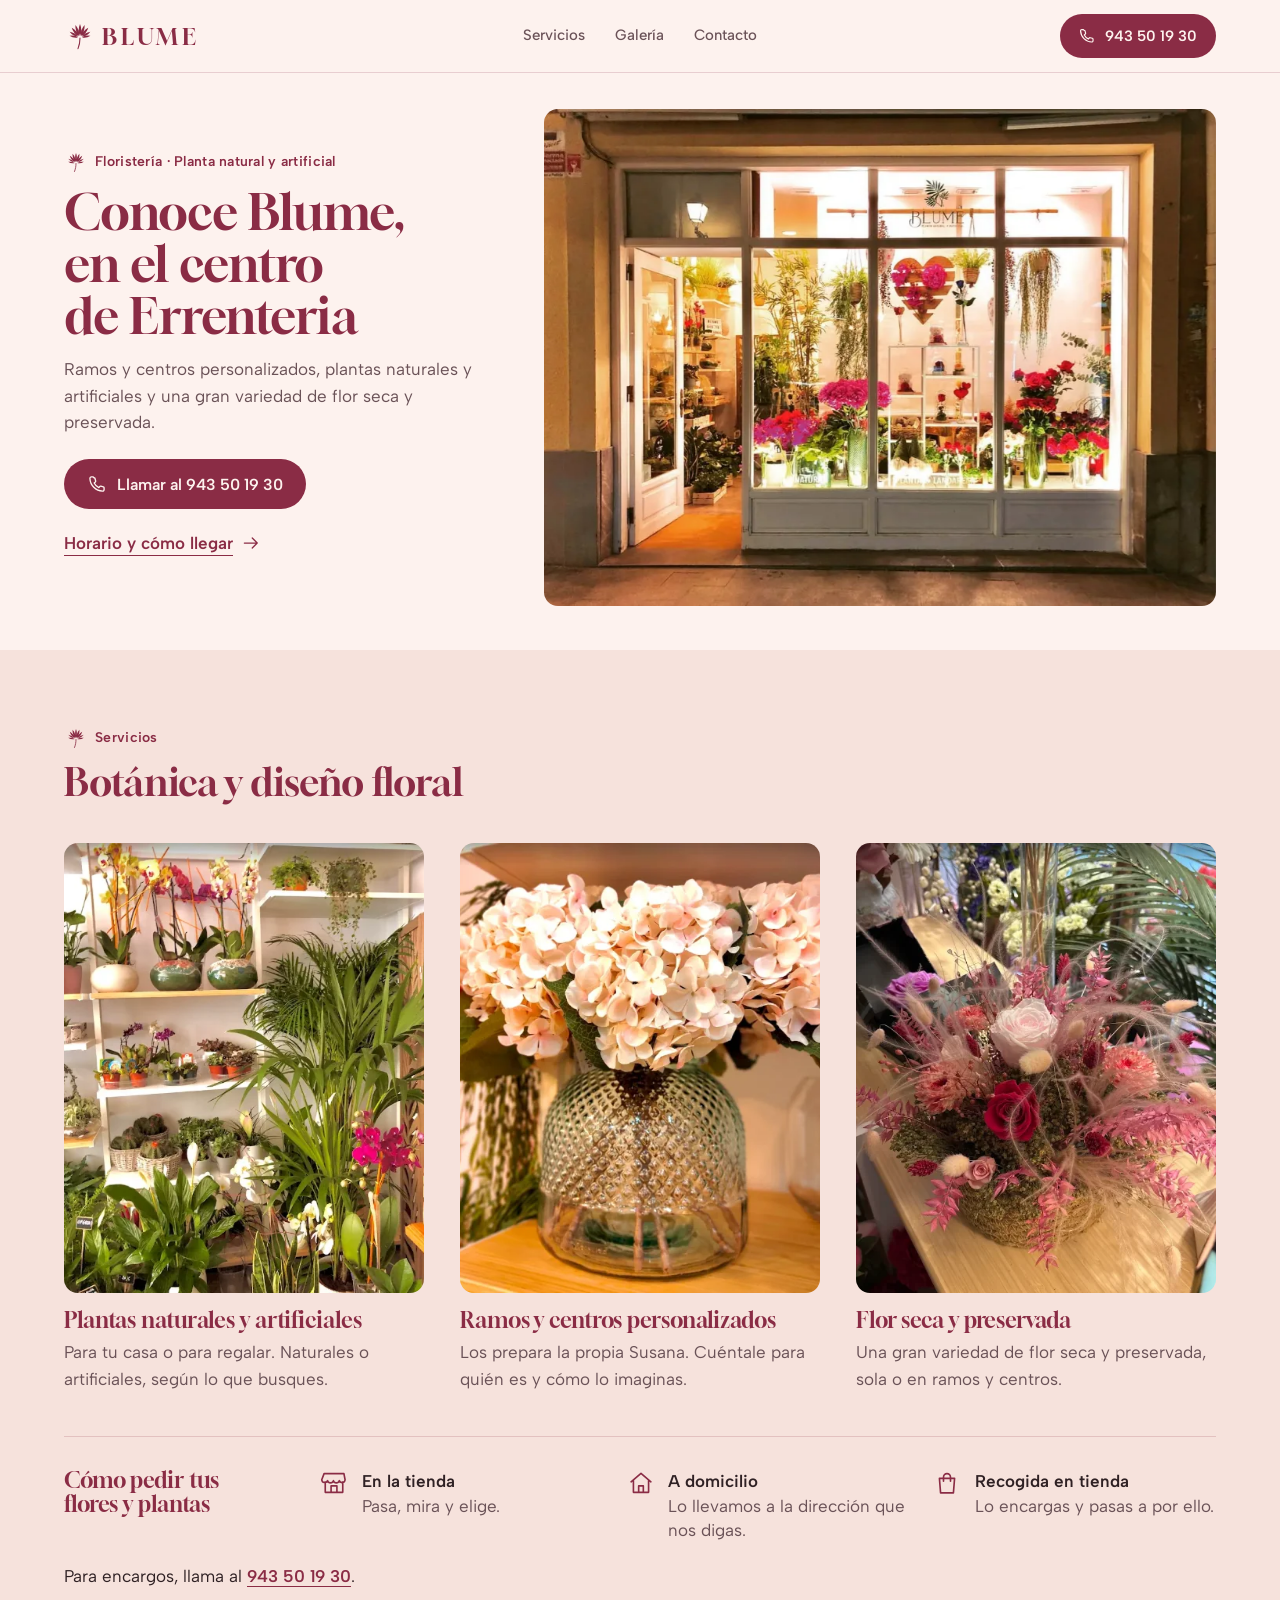
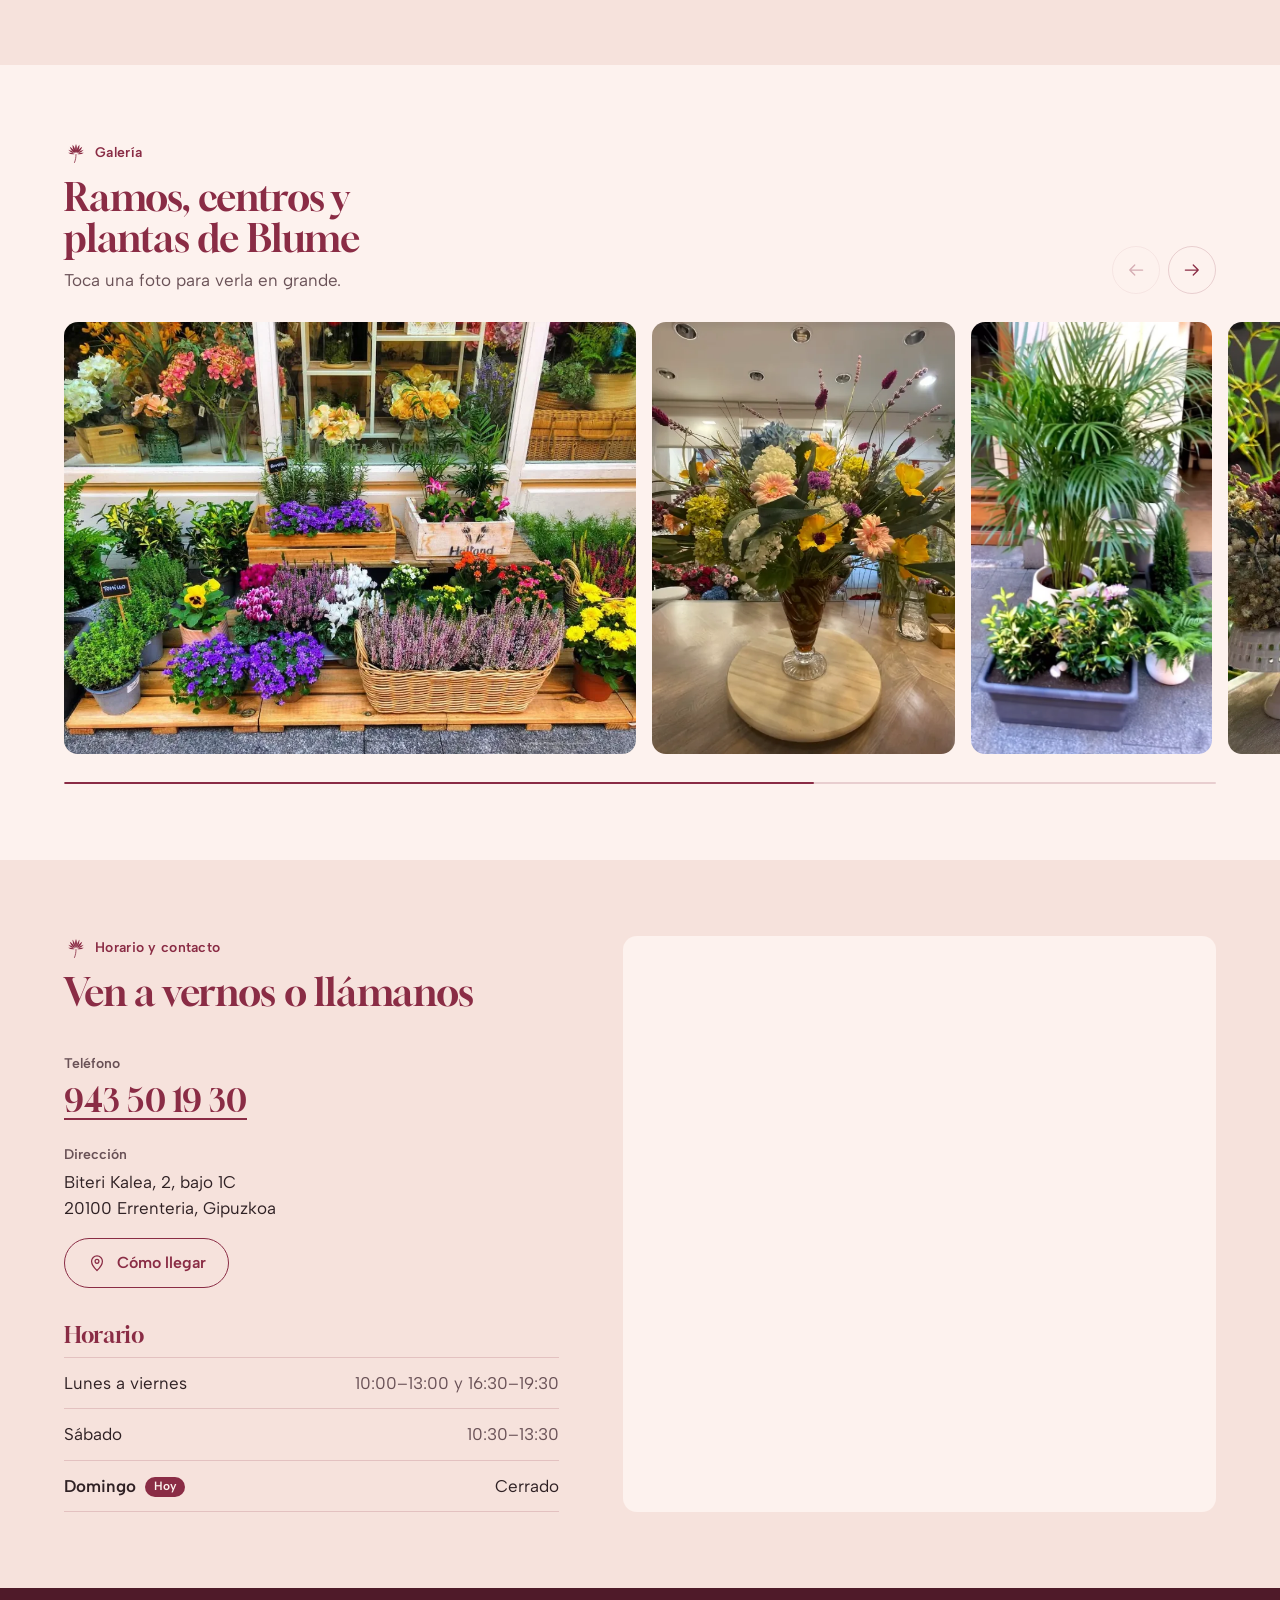
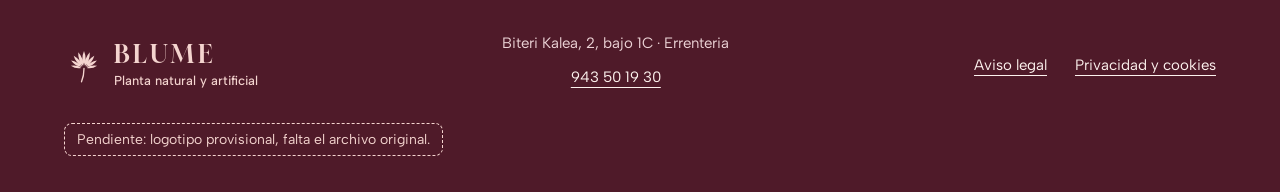
==== index.html @ 304b14b3 "Paleta vino y rosa, y nuevo reparto de fotos en servicios - Fuera el verde (daba aire clínico): acen" ====
<!doctype html>
<html lang="es">
<head>
  <meta charset="utf-8">
  <meta name="viewport" content="width=device-width, initial-scale=1">
  <meta name="robots" content="noindex, nofollow">
  <title>Blume · Floristería en el centro de Errenteria</title>
  <meta name="description" content="Floristería Blume, en el centro de Errenteria: ramos y centros personalizados de Susana, plantas naturales y artificiales y flor seca y preservada. Compra en tienda, entrega a domicilio o recogida.">
  <meta name="theme-color" content="#fdf2ee">
  <link rel="icon" href="data:image/svg+xml,%3Csvg xmlns='http://www.w3.org/2000/svg' viewBox='0 0 48 48'%3E%3Crect width='48' height='48' rx='10' fill='%238a2c45'/%3E%3Cpath fill='%23fdf2ee' d='M20.9 26.3Q15.5 22.3 8.3 23.7Q14.3 27.8 20.9 26.3ZM21.3 25.3Q16.7 18.7 8.5 17.5Q13.3 24.2 21.3 25.3ZM22 24.5Q19.6 15.9 11.6 11.7Q14 20.3 22 24.5ZM22.9 24Q23.5 14.4 17.1 7.5Q16.5 16.9 22.9 24ZM24 23.8Q27.8 14.8 24 6Q20.2 14.8 24 23.8ZM25.1 24Q31.5 16.9 30.9 7.5Q24.5 14.4 25.1 24ZM26 24.5Q34 20.3 36.4 11.7Q28.4 15.9 26 24.5ZM26.7 25.3Q34.7 24.2 39.5 17.5Q31.3 18.7 26.7 25.3ZM27.1 26.3Q33.7 27.8 39.7 23.7Q32.5 22.3 27.1 26.3Z'/%3E%3Cpath d='M24 27c0 6-1 11-3 16' stroke='%23fdf2ee' stroke-width='1.6' fill='none' stroke-linecap='round'/%3E%3C/svg%3E">

  <!-- Tipografías: Gloock (titulares, serifa de contraste con carácter) y Albert Sans (texto) -->
  <link rel="preconnect" href="https://fonts.googleapis.com">
  <link rel="preconnect" href="https://fonts.gstatic.com" crossorigin>
  <link rel="stylesheet" href="https://fonts.googleapis.com/css2?family=Albert+Sans:wght@400;500;600&family=Gloock&display=swap">

  <link rel="stylesheet" href="styles.css">
  <!-- Sin defer a propósito: marca <html class="js"> antes de pintar; el resto espera a DOMContentLoaded -->
  <script src="main.js"></script>
</head>
<body>
  <!-- Iconos: se dibujan una vez y se reutilizan con <use> -->
  <svg class="sprite" aria-hidden="true" focusable="false">
    <symbol id="i-hoja" viewBox="0 0 48 48">
      <path fill="currentColor" d="M20.9 26.3Q15.5 22.3 8.3 23.7Q14.3 27.8 20.9 26.3ZM21.3 25.3Q16.7 18.7 8.5 17.5Q13.3 24.2 21.3 25.3ZM22 24.5Q19.6 15.9 11.6 11.7Q14 20.3 22 24.5ZM22.9 24Q23.5 14.4 17.1 7.5Q16.5 16.9 22.9 24ZM24 23.8Q27.8 14.8 24 6Q20.2 14.8 24 23.8ZM25.1 24Q31.5 16.9 30.9 7.5Q24.5 14.4 25.1 24ZM26 24.5Q34 20.3 36.4 11.7Q28.4 15.9 26 24.5ZM26.7 25.3Q34.7 24.2 39.5 17.5Q31.3 18.7 26.7 25.3ZM27.1 26.3Q33.7 27.8 39.7 23.7Q32.5 22.3 27.1 26.3Z"/>
      <path d="M24 27c0 6-1 11-3 16" fill="none" stroke="currentColor" stroke-width="1.6" stroke-linecap="round"/>
    </symbol>
    <symbol id="i-tel" viewBox="0 0 24 24">
      <path d="M7.4 3.5H5.2A1.7 1.7 0 0 0 3.5 5.3C3.9 13.6 10.4 20.1 18.7 20.5a1.7 1.7 0 0 0 1.8-1.7v-2.2a1.2 1.2 0 0 0-.9-1.2l-3-.8a1.2 1.2 0 0 0-1.2.4l-1.2 1.4a12.6 12.6 0 0 1-5.6-5.6L10 9.6a1.2 1.2 0 0 0 .4-1.2l-.8-3a1.2 1.2 0 0 0-1.2-.9z" fill="none" stroke="currentColor" stroke-width="1.6" stroke-linejoin="round"/>
    </symbol>
    <symbol id="i-anterior" viewBox="0 0 24 24">
      <path d="M20 12H4.5M10.5 6l-6 6 6 6" fill="none" stroke="currentColor" stroke-width="1.5" stroke-linecap="round" stroke-linejoin="round"/>
    </symbol>
    <symbol id="i-siguiente" viewBox="0 0 24 24">
      <path d="M4 12h15.5M13.5 6l6 6-6 6" fill="none" stroke="currentColor" stroke-width="1.5" stroke-linecap="round" stroke-linejoin="round"/>
    </symbol>
    <symbol id="i-cerrar" viewBox="0 0 24 24">
      <path d="M6 6l12 12M18 6L6 18" fill="none" stroke="currentColor" stroke-width="1.5" stroke-linecap="round"/>
    </symbol>
    <symbol id="i-tienda" viewBox="0 0 24 24">
      <path d="M4.5 10.5V20h15v-9.5M3.5 4h17l1 5.2a2.6 2.6 0 0 1-5 .8 2.6 2.6 0 0 1-5 0 2.6 2.6 0 0 1-5 0 2.6 2.6 0 0 1-5-.8zM9.5 20v-5.5h5V20" fill="none" stroke="currentColor" stroke-width="1.4" stroke-linejoin="round"/>
    </symbol>
    <symbol id="i-casa" viewBox="0 0 24 24">
      <path d="M3.5 11 12 3.8l8.5 7.2M5.5 9.5V20h13V9.5M10 20v-5.5h4V20" fill="none" stroke="currentColor" stroke-width="1.4" stroke-linecap="round" stroke-linejoin="round"/>
    </symbol>
    <symbol id="i-bolsa" viewBox="0 0 24 24">
      <path d="M5.5 8h13l-1 12.5h-11zM9 10.5V7a3 3 0 0 1 6 0v3.5" fill="none" stroke="currentColor" stroke-width="1.4" stroke-linecap="round" stroke-linejoin="round"/>
    </symbol>
    <symbol id="i-ruta" viewBox="0 0 24 24">
      <path d="M12 21s-6.5-5.9-6.5-11a6.5 6.5 0 0 1 13 0c0 5.1-6.5 11-6.5 11z" fill="none" stroke="currentColor" stroke-width="1.5" stroke-linejoin="round"/>
      <circle cx="12" cy="10" r="2.3" fill="none" stroke="currentColor" stroke-width="1.5"/>
    </symbol>
  </svg>

  <a class="saltar" href="#contenido">Saltar al contenido</a>

  <!-- ===== Cabecera fija: marca, secciones y llamada ===== -->
  <header class="cabecera" data-cabecera>
    <div class="cabecera__interior">
      <a class="marca" href="#inicio" aria-label="Blume, volver al inicio">
        <svg class="marca__hoja" aria-hidden="true"><use href="#i-hoja"/></svg>
        <span class="marca__nombre">Blume</span>
      </a>
      <nav class="cabecera__nav" aria-label="Secciones">
        <a href="#servicios">Servicios</a>
        <a href="#galeria">Galería</a>
        <a href="#contacto">Contacto</a>
      </nav>
      <a class="boton boton--cabecera" href="tel:+34943501930" data-llamada-cabecera>
        <svg class="icono" aria-hidden="true"><use href="#i-tel"/></svg>
        <span class="solo-movil">Llamar</span>
        <span class="solo-escritorio">943 50 19 30</span>
      </a>
    </div>
  </header>

  <main id="contenido">

    <!-- ===== Portada: el escaparate de noche; en móvil, foto arriba y texto debajo ===== -->
    <section class="portada" id="inicio" aria-labelledby="portada-titulo">
      <div class="portada__interior">
        <figure class="portada__foto">
          <img src="imagenes/exterior2.webp" width="880" height="651" fetchpriority="high"
               alt="Escaparate de Blume de noche, con la luz encendida: rosas, hortensias, plantas colgantes y el logotipo al fondo">
        </figure>
        <div class="portada__texto">
          <p class="antetitulo">
            <svg class="antetitulo__hoja" aria-hidden="true"><use href="#i-hoja"/></svg>
            Floristería · Planta natural y artificial
          </p>
          <h1 id="portada-titulo">Conoce Blume, en el centro de Errenteria</h1>
          <p class="portada__entrada">Ramos y centros personalizados, plantas naturales y artificiales y una gran variedad de flor seca y preservada.</p>
          <div class="portada__acciones">
            <a class="boton boton--principal" href="tel:+34943501930" data-llamada-portada>
              <svg class="icono" aria-hidden="true"><use href="#i-tel"/></svg>
              Llamar al 943 50 19 30
            </a>
            <a class="enlace-flecha" href="#contacto">
              Horario y cómo llegar
              <svg class="icono" aria-hidden="true"><use href="#i-siguiente"/></svg>
            </a>
          </div>
        </div>
      </div>
    </section>

    <!-- ===== Servicios: lo que hay en la tienda y cómo llevárselo ===== -->
    <section class="seccion servicios" id="servicios" aria-labelledby="servicios-titulo">
      <div class="contenedor">
        <header class="seccion__cabeza">
          <p class="antetitulo">
            <svg class="antetitulo__hoja" aria-hidden="true"><use href="#i-hoja"/></svg>
            Servicios
          </p>
          <h2 id="servicios-titulo">Botánica y diseño floral</h2>
        </header>

        <ul class="servicios__lista">
          <li class="servicio">
            <img class="servicio__foto servicio__foto--plantas" src="imagenes/interior1.webp" width="479" height="576" loading="lazy"
                 alt="Estanterías de la tienda con orquídeas, palmeras de interior, cactus y otras plantas en maceta">
            <h3>Plantas naturales y artificiales</h3>
            <p>Para tu casa o para regalar. Naturales o artificiales, según lo que busques.</p>
          </li>
          <li class="servicio">
            <img class="servicio__foto servicio__foto--ramos" src="imagenes/ramo-deco1.webp" width="565" height="575" loading="lazy"
                 alt="Hortensias rosadas en un jarrón de cristal labrado">
            <h3>Ramos y centros personalizados</h3>
            <p>Los prepara la propia Susana. Cuéntale para quién es y cómo lo imaginas.</p>
          </li>
          <li class="servicio">
            <img class="servicio__foto servicio__foto--seca" src="imagenes/flores-secas2.webp" width="476" height="573" loading="lazy"
                 alt="Centro de flor seca y preservada en tonos rosa y granate, con rosas">
            <h3>Flor seca y preservada</h3>
            <p>Una gran variedad de flor seca y preservada, sola o en ramos y centros.</p>
          </li>
        </ul>

        <div class="entrega">
          <h3 class="entrega__titulo">Cómo pedir tus flores y plantas</h3>
          <ul class="entrega__opciones">
            <li>
              <svg class="entrega__icono" aria-hidden="true"><use href="#i-tienda"/></svg>
              <span><strong>En la tienda</strong> Pasa, mira y elige.</span>
            </li>
            <li>
              <svg class="entrega__icono" aria-hidden="true"><use href="#i-casa"/></svg>
              <span><strong>A domicilio</strong> Lo llevamos a la dirección que nos digas.</span>
            </li>
            <li>
              <svg class="entrega__icono" aria-hidden="true"><use href="#i-bolsa"/></svg>
              <span><strong>Recogida en tienda</strong> Lo encargas y pasas a por ello.</span>
            </li>
          </ul>
          <p class="entrega__nota">Para encargos, llama al <a href="tel:+34943501930">943 50 19 30</a>.</p>
        </div>
      </div>
    </section>

    <!-- ===== Galería: tira deslizable + visor ===== -->
    <section class="seccion galeria" id="galeria" aria-labelledby="galeria-titulo">
      <div class="contenedor galeria__cabeza">
        <header class="seccion__cabeza">
          <p class="antetitulo">
            <svg class="antetitulo__hoja" aria-hidden="true"><use href="#i-hoja"/></svg>
            Galería
          </p>
          <h2 id="galeria-titulo">Ramos, centros y plantas de Blume</h2>
          <p class="galeria__ayuda">Toca una foto para verla en grande.</p>
        </header>
        <div class="galeria__flechas" data-flechas hidden>
          <button class="boton-icono" type="button" data-pista-anterior aria-label="Fotos anteriores">
            <svg class="icono" aria-hidden="true"><use href="#i-anterior"/></svg>
          </button>
          <button class="boton-icono" type="button" data-pista-siguiente aria-label="Fotos siguientes">
            <svg class="icono" aria-hidden="true"><use href="#i-siguiente"/></svg>
          </button>
        </div>
      </div>

      <ul class="galeria__pista" data-pista>
        <li><a class="galeria__foto" href="imagenes/exterior1.webp" data-foto>
          <img src="imagenes/exterior1.webp" width="922" height="696" loading="lazy"
               alt="Brezos, pensamientos, romero, tomillo y otras plantas en flor, en cajas de madera a la puerta de la tienda">
        </a></li>
        <li><a class="galeria__foto" href="imagenes/ramo-deco2.webp" data-foto>
          <img src="imagenes/ramo-deco2.webp" width="531" height="758" loading="lazy"
               alt="Gran centro de flores en colores vivos, en una copa de cristal sobre el mostrador">
        </a></li>
        <li><a class="galeria__foto" href="imagenes/plantas1.webp" data-foto>
          <img src="imagenes/plantas1.webp" width="516" height="926" loading="lazy"
               alt="Palmera, helecho y otras plantas verdes en maceta">
        </a></li>
        <li><a class="galeria__foto" href="imagenes/flores-secas3.webp" data-foto>
          <img src="imagenes/flores-secas3.webp" width="473" height="572" loading="lazy"
               alt="Centro de flor seca sobre un pie de cerámica calada, junto a una campana de cristal con flor rosa">
        </a></li>
        <li><a class="galeria__foto" href="imagenes/ramo-boda2.webp" data-foto>
          <img src="imagenes/ramo-boda2.webp" width="529" height="762" loading="lazy"
               alt="Ramo de novia de hortensia blanca y color melocotón, con flor seca, eucalipto y cinta de encaje">
        </a></li>
      </ul>
      <div class="contenedor">
        <div class="galeria__progreso" data-progreso hidden><span></span></div>
      </div>
    </section>

    <!-- ===== Contacto: datos, horario y mapa ===== -->
    <section class="seccion contacto" id="contacto" aria-labelledby="contacto-titulo">
      <div class="contenedor contacto__rejilla">
        <div class="contacto__datos">
          <header class="seccion__cabeza">
            <p class="antetitulo">
              <svg class="antetitulo__hoja" aria-hidden="true"><use href="#i-hoja"/></svg>
              Horario y contacto
            </p>
            <h2 id="contacto-titulo">Ven a vernos o llámanos</h2>
          </header>

          <dl class="datos">
            <div class="datos__fila">
              <dt>Teléfono</dt>
              <dd><a class="datos__telefono" href="tel:+34943501930">943 50 19 30</a></dd>
            </div>
            <div class="datos__fila">
              <dt>Dirección</dt>
              <dd>
                <address>Biteri Kalea, 2, bajo 1C<br>20100 Errenteria, Gipuzkoa</address>
                <a class="boton boton--secundario" href="https://www.google.com/maps/dir/?api=1&amp;destination=Biteri%20Kalea%202%2C%2020100%20Errenteria%2C%20Gipuzkoa" target="_blank" rel="noopener">
                  <svg class="icono" aria-hidden="true"><use href="#i-ruta"/></svg>
                  Cómo llegar <span class="visualmente-oculto">(se abre Google Maps)</span>
                </a>
              </dd>
            </div>
          </dl>

          <h3 class="horario__titulo">Horario</h3>
          <table class="horario">
            <caption class="visualmente-oculto">Horario de apertura de la tienda</caption>
            <tbody>
              <tr data-dias="1 2 3 4 5">
                <th scope="row">Lunes a viernes</th>
                <td><span class="horario__tramo">10:00–13:00</span><span class="horario__y"> y </span><span class="horario__tramo">16:30–19:30</span></td>
              </tr>
              <tr data-dias="6">
                <th scope="row">Sábado</th>
                <td>10:30–13:30</td>
              </tr>
              <tr data-dias="0">
                <th scope="row">Domingo</th>
                <td>Cerrado</td>
              </tr>
            </tbody>
          </table>
        </div>

        <div class="contacto__mapa">
          <iframe src="https://www.google.com/maps?q=Biteri%20Kalea%202%2C%2020100%20Errenteria%2C%20Gipuzkoa&amp;output=embed"
                  width="600" height="450" loading="lazy" referrerpolicy="strict-origin-when-cross-origin"
                  title="Mapa: Blume en Biteri Kalea, 2, Errenteria"></iframe>
        </div>
      </div>
    </section>
  </main>

  <!-- ===== Pie ===== -->
  <footer class="pie">
    <div class="contenedor pie__interior">
      <div class="pie__marca">
        <svg class="marca__hoja" aria-hidden="true"><use href="#i-hoja"/></svg>
        <div>
          <p class="marca__nombre">Blume</p>
          <p class="pie__lema">Planta natural y artificial</p>
        </div>
      </div>
      <p class="pie__datos">Biteri Kalea, 2, bajo 1C · Errenteria<br><a href="tel:+34943501930">943 50 19 30</a></p>
      <nav class="pie__legal" aria-label="Textos legales">
        <a href="legal.html#aviso-legal">Aviso legal</a>
        <a href="legal.html#privacidad">Privacidad y cookies</a>
      </nav>
      <p class="pendiente">Pendiente: logotipo provisional, falta el archivo original.</p>
    </div>
  </footer>

  <!-- ===== Visor de fotos (lo rellena main.js) ===== -->
  <dialog class="visor" aria-label="Fotos de Blume en grande" data-visor>
    <figure class="visor__figura">
      <div class="visor__marco" data-visor-marco>
        <img class="visor__img" src="imagenes/exterior1.webp" width="922" height="696" loading="lazy" alt="" data-visor-img>
      </div>
      <figcaption class="visor__pie" aria-live="polite">
        <span data-visor-texto></span>
        <span class="visor__cuenta" data-visor-cuenta></span>
      </figcaption>
    </figure>
    <button class="visor__boton visor__cerrar" type="button" aria-label="Cerrar" data-visor-cerrar>
      <svg class="icono" aria-hidden="true"><use href="#i-cerrar"/></svg>
    </button>
    <button class="visor__boton visor__nav visor__nav--anterior" type="button" aria-label="Foto anterior" data-visor-anterior>
      <svg class="icono" aria-hidden="true"><use href="#i-anterior"/></svg>
    </button>
    <button class="visor__boton visor__nav visor__nav--siguiente" type="button" aria-label="Foto siguiente" data-visor-siguiente>
      <svg class="icono" aria-hidden="true"><use href="#i-siguiente"/></svg>
    </button>
  </dialog>
</body>
</html>
---- styles.css ----
/* =============================================================
   Blume · Floristería — demo de una página
   -------------------------------------------------------------
   1. Variables          7. Secciones comunes
   2. Base               8. Servicios
   3. Utilidades         9. Galería
   4. Botones y enlaces 10. Contacto y horario
   5. Cabecera          11. Pie y página legal
   6. Portada           12. Visor de fotos
                        13. Movimiento
   Mobile-first: estilos base para móvil y min-width para más ancho.
   Fondos claros con color: rosa de hortensia muy claro y rosa empolvado,
   alternados. El acento es un vino rosado (el granate de las rosas
   preservadas y del eucalipto rojizo de los ramos): titulares, botones,
   enlaces y el pie.
   ============================================================= */


/* 1. Variables ------------------------------------------------ */

:root {
  --rosa-claro: #fdf2ee;        /* fondo base: hortensia rosada muy clara */
  --rosa-empolvado: #f6e2dc;    /* fondo alterno, un punto más de rosa */
  --rosa: #f4d4cf;              /* detalles sobre el vino del pie */
  --vino: #8a2c45;              /* granate de las rosas preservadas: titulares y acciones */
  --vino-hover: #72223a;
  --vino-hondo: #4f1a29;        /* pie */
  --tinta: #2f2124;             /* texto, cálido */
  --tinta-suave: #6a5257;
  --texto-pie: #ecd3d6;         /* texto secundario sobre el pie */
  --linea: rgb(138 44 69 / .18);
  --linea-pie: rgb(253 242 238 / .25);
  --terracota: #9a3f22;         /* marcadores de dato pendiente */
  --foco: var(--vino);

  --f-titulo: "Gloock", Georgia, serif;
  --f-texto: "Albert Sans", "Segoe UI", system-ui, sans-serif;

  --cabecera: 3.75rem;
  --margen: 1.25rem;
  --ancho: 72rem;
  --radio: 14px;
  --curva: cubic-bezier(.2, .7, .2, 1);
}

@media (min-width: 600px) { :root { --margen: 1.75rem; } }
@media (min-width: 768px) { :root { --cabecera: 4.5rem; } }
@media (min-width: 1024px) { :root { --margen: 2.5rem; } }


/* 2. Base ----------------------------------------------------- */

*, *::before, *::after { box-sizing: border-box; }

html {
  -webkit-text-size-adjust: 100%;
  /* Que la cabecera fija no tape ni los destinos de los enlaces # ni el foco */
  scroll-padding-top: calc(var(--cabecera) + 1rem);
  scroll-padding-bottom: 1.5rem;
}

body {
  margin: 0;
  background: var(--rosa-claro);
  color: var(--tinta);
  font-family: var(--f-texto);
  font-size: 1.0625rem;
  line-height: 1.55;
  -webkit-font-smoothing: antialiased;
}

img { display: block; max-width: 100%; height: auto; }

h1, h2, h3 {
  margin: 0;
  color: var(--vino);
  font-family: var(--f-titulo);
  font-weight: 400;
  line-height: 1.08;
  letter-spacing: -.005em;
  text-wrap: balance;
}

p, figure { margin: 0; }
ul { margin: 0; padding: 0; list-style: none; }
a { color: inherit; }

:focus-visible { outline: 2px solid var(--foco); outline-offset: 3px; }


/* 3. Utilidades ----------------------------------------------- */

.contenedor {
  max-width: calc(var(--ancho) + 2 * var(--margen));
  margin-inline: auto;
  padding-inline: var(--margen);
}

.visualmente-oculto {
  position: absolute !important;
  width: 1px; height: 1px;
  margin: -1px; padding: 0; border: 0;
  overflow: hidden;
  clip: rect(0 0 0 0);
  white-space: nowrap;
}

.sprite { position: absolute; width: 0; height: 0; overflow: hidden; }

.icono { width: 1.25rem; height: 1.25rem; flex: none; }

.saltar {
  position: absolute;
  top: -10rem;
  left: var(--margen);
  z-index: 100;
  display: inline-flex;
  align-items: center;
  min-height: 2.75rem;
  padding: .5rem 1rem;
  border-radius: 999px;
  background: var(--vino);
  color: var(--rosa-claro);
  font-weight: 600;
}
.saltar:focus { top: .5rem; }

/* Antetítulo de cada sección, con la hoja de palmera del rótulo */
.antetitulo {
  display: flex;
  align-items: center;
  gap: .45rem;
  margin-bottom: .75rem;
  color: var(--vino);
  font-size: .875rem;
  font-weight: 600;
  line-height: 1.3;
  letter-spacing: .02em;
}
.antetitulo__hoja { width: 1.5rem; height: 1.5rem; flex: none; }

.solo-escritorio { display: none; }
@media (min-width: 768px) {
  .solo-movil { display: none; }
  .solo-escritorio { display: inline; }
}

/* Marcador de dato pendiente: visible a propósito mientras sea demo */
.pendiente {
  justify-self: start;
  padding: .35rem .75rem;
  border: 1px dashed currentColor;
  border-radius: 8px;
  color: var(--terracota);
  font-size: .875rem;
  line-height: 1.4;
}


/* 4. Botones y enlaces ---------------------------------------- */

.boton {
  display: inline-flex;
  align-items: center;
  justify-content: center;
  gap: .6rem;
  min-height: 3.125rem;
  padding: .75rem 1.4rem;
  border: 1.5px solid transparent;
  border-radius: 999px;
  font: 600 1rem/1.2 var(--f-texto);
  text-decoration: none;
  transition: background-color .25s, color .25s, border-color .25s, opacity .3s, visibility .3s;
}

/* La acción principal (llamar) es siempre vino relleno */
.boton--principal,
.boton--cabecera { background: var(--vino); color: var(--rosa-claro); }
.boton--principal:hover,
.boton--cabecera:hover { background: var(--vino-hover); }

.boton--cabecera {
  min-height: 2.75rem;
  padding: .5rem 1.1rem;
  font-size: .9375rem;
}
.boton--cabecera .icono { width: 1.1rem; height: 1.1rem; }

/* Secundario: contorno vino */
.boton--secundario { border-color: var(--vino); color: var(--vino); }
.boton--secundario:hover { background: var(--vino); color: var(--rosa-claro); }

/* Enlace de texto con flecha que avanza un poco al pasar por encima */
.enlace-flecha {
  display: inline-flex;
  align-items: center;
  gap: .5rem;
  min-height: 2.75rem;
  color: var(--vino);
  font-weight: 600;
  text-decoration: underline;
  text-decoration-thickness: 1px;
  text-underline-offset: .35em;
}
.enlace-flecha .icono { transition: transform .3s var(--curva); }
.enlace-flecha:hover .icono { transform: translateX(4px); }

/* Botones redondos de flecha (galería) */
.boton-icono {
  display: inline-grid;
  place-items: center;
  width: 3rem;
  height: 3rem;
  padding: 0;
  border: 1.5px solid var(--linea);
  border-radius: 50%;
  background: transparent;
  color: var(--vino);
  cursor: pointer;
  transition: border-color .25s, background-color .25s, color .25s, opacity .25s;
}
.boton-icono:hover:not([aria-disabled="true"]) { border-color: var(--vino); background: var(--vino); color: var(--rosa-claro); }
.boton-icono[aria-disabled="true"] { opacity: .35; cursor: default; }


/* 5. Cabecera ------------------------------------------------- */

.cabecera {
  position: sticky;
  top: 0;
  z-index: 50;
  background: rgb(253 242 238 / .94);
  border-bottom: 1px solid var(--linea);
  -webkit-backdrop-filter: saturate(1.3) blur(10px);
          backdrop-filter: saturate(1.3) blur(10px);
}

.cabecera__interior {
  display: flex;
  align-items: center;
  gap: 1rem;
  max-width: calc(var(--ancho) + 2 * var(--margen));
  height: var(--cabecera);
  margin-inline: auto;
  padding-inline: var(--margen);
}

.marca {
  display: inline-flex;
  align-items: center;
  gap: .4rem;
  min-height: 2.75rem;
  margin-right: auto;
  color: var(--vino);
  text-decoration: none;
}
.marca__hoja { width: 1.75rem; height: 1.75rem; flex: none; }
.marca__nombre {
  margin: 0;
  font-family: var(--f-titulo);
  font-size: 1.3125rem;
  line-height: 1;
  letter-spacing: .16em;
  text-transform: uppercase;
  padding-top: .08em;
}

.cabecera__nav { display: none; }

/* Escritorio: marca, menú centrado y llamada; el menú no se mueve cuando
   el botón de llamar aparece o se aparta */
@media (min-width: 768px) {
  .cabecera__interior { display: grid; grid-template-columns: 1fr auto 1fr; gap: .5rem; }
  .marca { justify-self: start; margin-right: 0; }
  .boton--cabecera { justify-self: end; }
  .cabecera__nav { display: flex; gap: .25rem; }
  .cabecera__nav a {
    display: inline-flex;
    align-items: center;
    min-height: 2.75rem;
    padding-inline: .8rem;
    color: var(--tinta-suave);
    font-size: .9375rem;
    font-weight: 500;
    text-decoration: none;
    transition: color .2s;
  }
  .cabecera__nav a:hover { color: var(--vino); }
  .marca__hoja { width: 2rem; height: 2rem; }
  .marca__nombre { font-size: 1.4375rem; }
}

/* Con JS: el botón de la cabecera se aparta mientras se ve el de la portada,
   para no repetir dos «Llamar» en la misma pantalla */
.cabecera--portada-visible .boton--cabecera { opacity: 0; visibility: hidden; }


/* 6. Portada: el escaparate de noche --------------------------- */

.portada { background: var(--rosa-claro); }

.portada__interior {
  display: grid;
  max-width: calc(var(--ancho) + 2 * var(--margen));
  margin-inline: auto;
}

/* Móvil: la foto arriba, a todo lo ancho y con su color real */
.portada__foto { overflow: hidden; }
.portada__foto img { width: 100%; }

.portada__texto { padding: 1.5rem var(--margen) 2.75rem; }

.portada h1 {
  max-width: 15ch;
  font-size: clamp(2rem, 1.55rem + 1.9vw, 3.125rem);
  line-height: 1.06;
}

.portada__entrada {
  max-width: 32rem;
  margin-top: .9rem;
  color: var(--tinta-suave);
}

.portada__acciones {
  display: flex;
  flex-wrap: wrap;
  align-items: center;
  gap: .75rem 1.5rem;
  margin-top: 1.5rem;
}

/* Tableta: foto a lo ancho pero recortada en alto */
@media (min-width: 600px) and (max-width: 959px) {
  .portada__foto img {
    height: min(50vh, 27rem);
    object-fit: cover;
    object-position: 50% 40%;
  }
}

/* Escritorio: texto a la izquierda y escaparate a la derecha, a media
   pantalla (nunca más grande que la foto real, que mide 880 × 651) */
@media (min-width: 960px) {
  .portada__interior {
    grid-template-columns: minmax(0, 5fr) minmax(0, 7fr);
    align-items: center;
    padding-inline: var(--margen);
  }
  .portada__texto { grid-column: 1; grid-row: 1; padding: 3rem 2.5rem 3.5rem 0; }
  .portada__foto { grid-column: 2; grid-row: 1; margin-block: 2.25rem 2.75rem; border-radius: var(--radio); }
}


/* 7. Secciones comunes ---------------------------------------- */

/* Fondos: rosa claro (portada) · empolvado (servicios) · rosa claro (galería) ·
   empolvado (contacto) · vino (pie). Nunca dos iguales seguidos. */
.seccion { padding-block: 3.5rem; }
.servicios, .contacto { background: var(--rosa-empolvado); }
.galeria { background: var(--rosa-claro); }

.seccion__cabeza { margin-bottom: 1.75rem; }
.seccion h2 {
  max-width: 20ch;
  font-size: clamp(1.75rem, 1.45rem + 1.2vw, 2.375rem);
}

@media (min-width: 768px) {
  .seccion { padding-block: 4.75rem; }
  .seccion__cabeza { margin-bottom: 2.5rem; }
}


/* 8. Servicios ------------------------------------------------ */

.servicios__lista { display: grid; gap: 2.25rem; }

.servicio__foto {
  width: 100%;
  aspect-ratio: 4 / 3;
  object-fit: cover;
  margin-bottom: 1rem;
  border-radius: var(--radio);
}
.servicio__foto--plantas { object-position: 50% 35%; }
.servicio__foto--seca { object-position: 50% 60%; }
.servicio__foto--ramos { object-position: 50% 22%; }

.servicio h3 { margin-bottom: .4rem; font-size: 1.375rem; }
.servicio p { max-width: 30rem; color: var(--tinta-suave); }

@media (min-width: 700px) {
  .servicios__lista { grid-template-columns: repeat(3, minmax(0, 1fr)); gap: 1.5rem; }
  .servicio__foto { aspect-ratio: 4 / 5; }
  .servicio__foto--seca { object-position: 50% 50%; }
  .servicio__foto--ramos { object-position: 50% 50%; }
}
@media (min-width: 1024px) { .servicios__lista { gap: 2.25rem; } }

/* Cómo pedir: compra en tienda, domicilio o recogida */
.entrega {
  display: grid;
  gap: 1.25rem;
  margin-top: 2.75rem;
  padding-top: 2rem;
  border-top: 1px solid var(--linea);
}
.entrega__titulo { font-size: 1.375rem; }
.entrega__opciones { display: grid; gap: 1.1rem; }
.entrega__opciones li { display: flex; align-items: flex-start; gap: .85rem; color: var(--tinta-suave); line-height: 1.45; }
.entrega__opciones strong { display: block; color: var(--tinta); font-weight: 600; }
.entrega__icono { width: 1.75rem; height: 1.75rem; flex: none; color: var(--vino); }
.entrega__nota a {
  color: var(--vino);
  font-weight: 600;
  text-decoration-thickness: 1px;
  text-underline-offset: .25em;
  white-space: nowrap;
}

@media (min-width: 700px) {
  .entrega__opciones { grid-template-columns: repeat(3, minmax(0, 1fr)); gap: 1.5rem; }
}
/* Escritorio: título a la izquierda y opciones a la derecha; la nota de
   encargos, debajo y alineada con el título */
@media (min-width: 1024px) {
  .entrega { grid-template-columns: 14rem minmax(0, 1fr); column-gap: 2rem; align-items: start; }
  .entrega__nota { grid-column: 1 / -1; }
}


/* 9. Galería -------------------------------------------------- */

.galeria__cabeza {
  display: flex;
  flex-direction: column;
  align-items: flex-start;
  gap: 1.25rem;
}
.galeria__cabeza .seccion__cabeza { margin-bottom: 0; }
.galeria__ayuda { margin-top: .5rem; color: var(--tinta-suave); }

.galeria__flechas { display: flex; flex: none; gap: .5rem; }
.galeria__flechas[hidden] { display: none; }

@media (min-width: 768px) {
  .galeria__cabeza { flex-direction: row; align-items: flex-end; justify-content: space-between; }
}

/* Tira que sigue al dedo: cada foto conserva su proporción */
.galeria__pista {
  --borde: max(var(--margen), (100% - var(--ancho)) / 2);
  display: flex;
  gap: .75rem;
  padding: 1.75rem var(--borde) .75rem;
  overflow-x: auto;
  overscroll-behavior-x: contain;
  scroll-snap-type: x mandatory;
  scroll-padding-inline: var(--borde);
  scrollbar-width: none;
}
.galeria__pista::-webkit-scrollbar { display: none; }
.galeria__pista li { flex: none; scroll-snap-align: start; }

.galeria__foto {
  display: block;
  height: 21rem;
  overflow: hidden;
  border-radius: var(--radio);
}
.galeria__foto img {
  width: auto;
  height: 100%;
  max-width: min(82vw, 36rem);
  object-fit: cover;
}

/* Raya que indica cuánto se ha recorrido (la activa main.js) */
.galeria__progreso {
  position: relative;
  height: 2px;
  margin-top: 1rem;
  border-radius: 2px;
  background: var(--linea);
  overflow: hidden;
}
.galeria__progreso[hidden] { display: none; }
.galeria__progreso span {
  position: absolute;
  inset: 0 auto 0 0;
  width: var(--visible, 30%);
  border-radius: 2px;
  background: var(--vino);
  transform: translateX(var(--avance, 0%));
}

@media (min-width: 768px) {
  .galeria__pista { gap: 1rem; }
  .galeria__foto { height: 27rem; }
}


/* 10. Contacto y horario -------------------------------------- */

.contacto__rejilla { display: grid; gap: 2.5rem; }

.datos { display: grid; gap: 1.4rem; margin: 0 0 2.25rem; }
.datos dt {
  margin-bottom: .2rem;
  color: var(--tinta-suave);
  font-size: .875rem;
  font-weight: 600;
}
.datos dd { margin: 0; }

.datos__telefono {
  display: inline-flex;
  align-items: center;
  min-height: 2.75rem;
  color: var(--vino);
  font-family: var(--f-titulo);
  font-size: clamp(1.625rem, 1.45rem + .7vw, 2rem);
  line-height: 1;
  text-decoration: underline;
  text-decoration-thickness: 1.5px;
  text-underline-offset: .18em;
}
.datos__telefono:hover { color: var(--vino-hover); }

address { margin-bottom: 1rem; font-style: normal; }

.horario__titulo { margin-bottom: .6rem; font-size: 1.375rem; }

.horario { width: 100%; border-collapse: collapse; font-variant-numeric: tabular-nums; }
.horario th,
.horario td {
  padding: .75rem 0;
  border-bottom: 1px solid var(--linea);
  font-weight: 400;
  text-align: left;
  vertical-align: top;
}
.horario tr:first-child th,
.horario tr:first-child td { border-top: 1px solid var(--linea); }
.horario td { padding-left: 1rem; text-align: right; color: var(--tinta-suave); }

/* En móvil estrecho, cada tramo del horario en su línea */
.horario__tramo { display: block; }
.horario__y {
  position: absolute; width: 1px; height: 1px; overflow: hidden; clip: rect(0 0 0 0); white-space: nowrap;
}
@media (min-width: 420px) {
  .horario__tramo { display: inline; }
  .horario__y { position: static; width: auto; height: auto; overflow: visible; clip: auto; }
}

/* El día de hoy (lo marca main.js con la hora de Errenteria) */
.horario .es-hoy th { font-weight: 600; }
.horario .es-hoy td { color: var(--tinta); }
.horario__hoy {
  display: inline-block;
  margin-left: .55rem;
  padding: .05rem .55rem;
  border-radius: 999px;
  background: var(--vino);
  color: var(--rosa-claro);
  font-size: .75rem;
  font-weight: 600;
  vertical-align: .1em;
}

.contacto__mapa iframe {
  display: block;
  width: 100%;
  height: 20rem;
  border: 0;
  border-radius: var(--radio);
  background: var(--rosa-claro);
}

@media (min-width: 900px) {
  .contacto__rejilla { grid-template-columns: minmax(0, 5fr) minmax(0, 6fr); gap: 4rem; }
  .contacto__mapa iframe { height: 100%; min-height: 28rem; }
}


/* 11. Pie y página legal -------------------------------------- */

.pie {
  --foco: var(--rosa-claro);
  padding-block: 2.75rem 2.25rem;
  background: var(--vino-hondo);
  color: var(--texto-pie);
  font-size: .9375rem;
}
.pie__interior { display: grid; gap: 1.5rem; }

.pie__marca { display: flex; align-items: center; gap: .6rem; color: var(--rosa); }
.pie__marca .marca__hoja { width: 2.5rem; height: 2.5rem; }
.pie__marca .marca__nombre { font-size: 1.5rem; }
.pie__lema { margin-top: .3rem; font-size: .8125rem; font-weight: 500; }

.pie a { color: var(--rosa-claro); text-decoration-thickness: 1px; text-underline-offset: .3em; }
.pie__datos a { display: inline-flex; align-items: center; min-height: 2.75rem; }
.pie__legal { display: flex; flex-wrap: wrap; gap: 0 1.75rem; }
.pie__legal a { display: inline-flex; align-items: center; min-height: 2.75rem; }
.pie .pendiente { color: var(--rosa); }

@media (min-width: 1024px) {
  .pie__interior { grid-template-columns: auto minmax(0, 1fr) auto; align-items: center; column-gap: 4rem; }
  .pie__datos { justify-self: center; text-align: center; }
  .pie .pendiente { grid-column: 1 / -1; }
}

/* Página de textos legales (pendiente) */
.legal { background: var(--rosa-claro); }
.legal h1 { margin-bottom: 1.25rem; font-size: clamp(1.75rem, 1.45rem + 1.2vw, 2.375rem); }
.legal .pendiente { display: inline-block; }
.legal__bloque { margin-top: 2.25rem; }
.legal__bloque h2 { margin-bottom: .6rem; font-size: 1.375rem; }
.legal__volver { margin-top: 2.75rem; }


/* 12. Visor de fotos ------------------------------------------ */

.visor {
  width: 100%;
  height: 100%;
  max-width: none;
  max-height: none;
  margin: 0;
  padding: 0;
  border: 0;
  overflow: hidden;
  background: var(--rosa-claro);
  color: var(--tinta);
}
.visor::backdrop { background: transparent; }

.visor__figura {
  position: absolute;
  inset: 0;
  display: flex;
  flex-direction: column;
  align-items: center;
  justify-content: center;
  gap: 1rem;
  padding: 4.5rem var(--margen) 6rem;
  touch-action: pan-y;   /* el gesto horizontal lo maneja main.js */
}

.visor__marco {
  display: grid;
  place-items: center;
  max-width: 100%;
  min-height: 0;
}

/* Nunca más grande que la foto real: width/height auto + topes */
.visor__img {
  width: auto;
  height: auto;
  max-width: 100%;
  max-height: calc(100svh - 13.5rem);
  border-radius: var(--radio);
  user-select: none;
  -webkit-user-drag: none;
}

.visor__pie {
  max-width: 40rem;
  color: var(--tinta-suave);
  font-size: .9375rem;
  line-height: 1.45;
  text-align: center;
}
.visor__cuenta {
  display: block;
  margin-top: .3rem;
  color: var(--vino);
  font-size: .8125rem;
  font-weight: 600;
  font-variant-numeric: tabular-nums;
}

.visor__boton {
  position: absolute;
  display: grid;
  place-items: center;
  width: 3rem;
  height: 3rem;
  padding: 0;
  border: 1.5px solid var(--linea);
  border-radius: 50%;
  background: var(--rosa-claro);
  color: var(--vino);
  cursor: pointer;
  transition: background-color .2s, color .2s, border-color .2s;
}
.visor__boton:hover { border-color: var(--vino); background: var(--vino); color: var(--rosa-claro); }
.visor__cerrar { top: .75rem; right: var(--margen); }
.visor__nav { bottom: 1.25rem; }
.visor__nav--anterior { left: var(--margen); }
.visor__nav--siguiente { right: var(--margen); }

@media (min-width: 768px) {
  .visor__figura { padding: 4rem 6rem 2rem; }
  .visor__img { max-height: calc(100svh - 10.5rem); }
  .visor__nav { top: 50%; bottom: auto; transform: translateY(-50%); }
}


/* 13. Movimiento ---------------------------------------------- */

/* Solo en la entrada: la foto se asienta con un acercamiento muy leve y el
   titular sube despacio. Solo con JS (clase .js) y nunca con «reducir
   movimiento». El botón de llamar no se anima: está siempre a la vista. */
@media (prefers-reduced-motion: no-preference) {
  html { scroll-behavior: smooth; }

  .js .portada__foto img { animation: asentarse 1.8s var(--curva) both; }
  .js .portada .antetitulo { animation: subir .9s var(--curva) .1s both; }
  .js .portada h1 { animation: subir 1s var(--curva) .18s both; }

  @media (hover: hover) {
    .galeria__foto img { transition: transform .8s var(--curva); }
    .galeria__foto:hover img { transform: scale(1.03); }
  }

  .visor[open] { animation: aparecer .25s ease-out; }
  .visor__img.entra { animation: aparecer .3s ease-out; }
}

@keyframes asentarse { from { transform: scale(1.06); } }
@keyframes subir { from { opacity: 0; transform: translateY(.6em); } }
@keyframes aparecer { from { opacity: 0; } }

@media (prefers-reduced-motion: reduce) {
  *, *::before, *::after { animation: none !important; transition: none !important; }
}
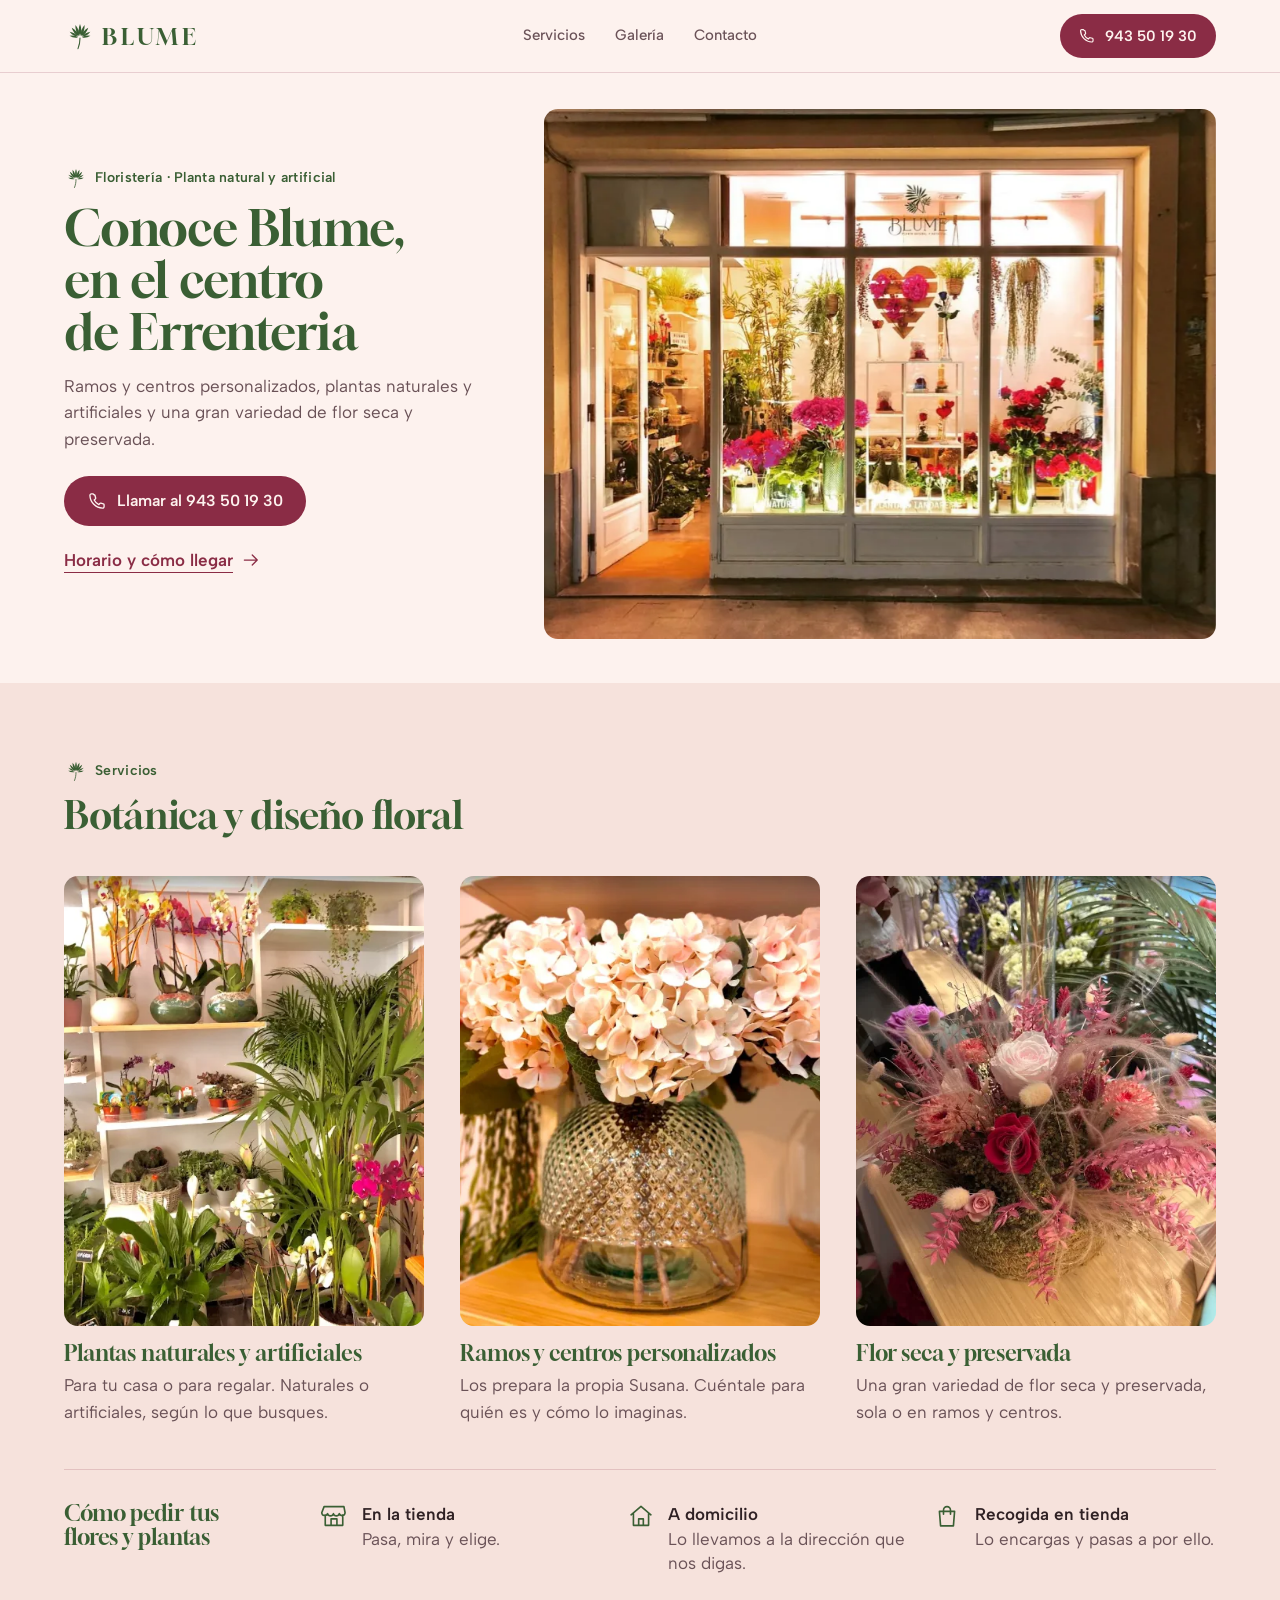
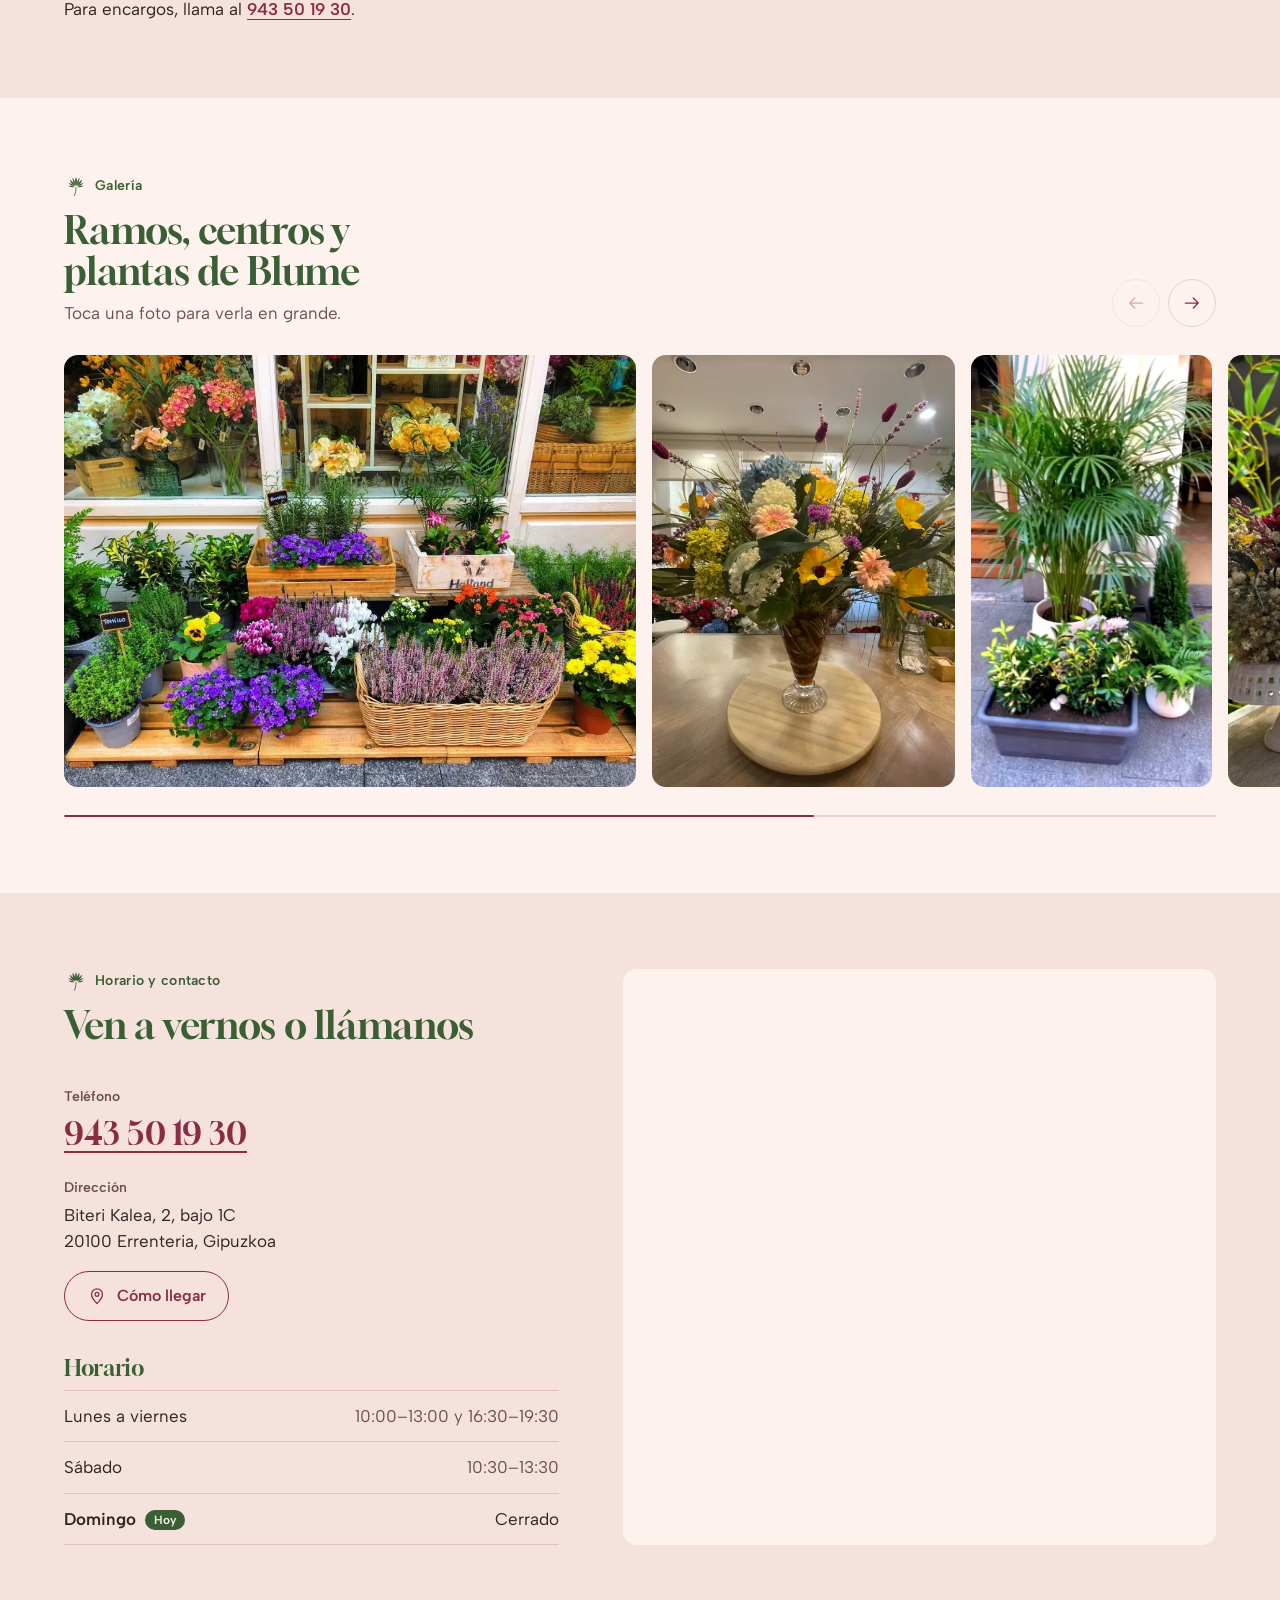
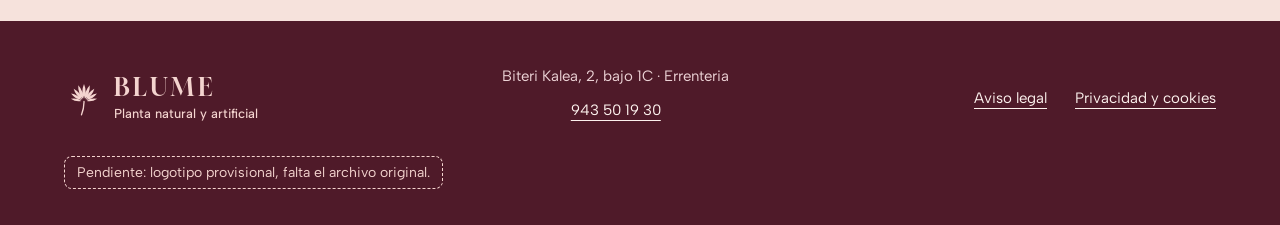
==== commit 8acfeae7: "Verde musgo en titulares, llamada fija en la cabecera y repaso de entrega - Verde musgo para la iden" ====
--- a/index.html
+++ b/index.html
@@ -7,7 +7,7 @@
   <title>Blume · Floristería en el centro de Errenteria</title>
   <meta name="description" content="Floristería Blume, en el centro de Errenteria: ramos y centros personalizados de Susana, plantas naturales y artificiales y flor seca y preservada. Compra en tienda, entrega a domicilio o recogida.">
   <meta name="theme-color" content="#fdf2ee">
-  <link rel="icon" href="data:image/svg+xml,%3Csvg xmlns='http://www.w3.org/2000/svg' viewBox='0 0 48 48'%3E%3Crect width='48' height='48' rx='10' fill='%238a2c45'/%3E%3Cpath fill='%23fdf2ee' d='M20.9 26.3Q15.5 22.3 8.3 23.7Q14.3 27.8 20.9 26.3ZM21.3 25.3Q16.7 18.7 8.5 17.5Q13.3 24.2 21.3 25.3ZM22 24.5Q19.6 15.9 11.6 11.7Q14 20.3 22 24.5ZM22.9 24Q23.5 14.4 17.1 7.5Q16.5 16.9 22.9 24ZM24 23.8Q27.8 14.8 24 6Q20.2 14.8 24 23.8ZM25.1 24Q31.5 16.9 30.9 7.5Q24.5 14.4 25.1 24ZM26 24.5Q34 20.3 36.4 11.7Q28.4 15.9 26 24.5ZM26.7 25.3Q34.7 24.2 39.5 17.5Q31.3 18.7 26.7 25.3ZM27.1 26.3Q33.7 27.8 39.7 23.7Q32.5 22.3 27.1 26.3Z'/%3E%3Cpath d='M24 27c0 6-1 11-3 16' stroke='%23fdf2ee' stroke-width='1.6' fill='none' stroke-linecap='round'/%3E%3C/svg%3E">
+  <link rel="icon" href="data:image/svg+xml,%3Csvg xmlns='http://www.w3.org/2000/svg' viewBox='0 0 48 48'%3E%3Crect width='48' height='48' rx='10' fill='%233a5f34'/%3E%3Cpath fill='%23fdf2ee' d='M20.9 26.3Q15.5 22.3 8.3 23.7Q14.3 27.8 20.9 26.3ZM21.3 25.3Q16.7 18.7 8.5 17.5Q13.3 24.2 21.3 25.3ZM22 24.5Q19.6 15.9 11.6 11.7Q14 20.3 22 24.5ZM22.9 24Q23.5 14.4 17.1 7.5Q16.5 16.9 22.9 24ZM24 23.8Q27.8 14.8 24 6Q20.2 14.8 24 23.8ZM25.1 24Q31.5 16.9 30.9 7.5Q24.5 14.4 25.1 24ZM26 24.5Q34 20.3 36.4 11.7Q28.4 15.9 26 24.5ZM26.7 25.3Q34.7 24.2 39.5 17.5Q31.3 18.7 26.7 25.3ZM27.1 26.3Q33.7 27.8 39.7 23.7Q32.5 22.3 27.1 26.3Z'/%3E%3Cpath d='M24 27c0 6-1 11-3 16' stroke='%23fdf2ee' stroke-width='1.6' fill='none' stroke-linecap='round'/%3E%3C/svg%3E">
 
   <!-- Tipografías: Gloock (titulares, serifa de contraste con carácter) y Albert Sans (texto) -->
   <link rel="preconnect" href="https://fonts.googleapis.com">
@@ -66,7 +66,7 @@
         <a href="#galeria">Galería</a>
         <a href="#contacto">Contacto</a>
       </nav>
-      <a class="boton boton--cabecera" href="tel:+34943501930" data-llamada-cabecera>
+      <a class="boton boton--cabecera" href="tel:+34943501930">
         <svg class="icono" aria-hidden="true"><use href="#i-tel"/></svg>
         <span class="solo-movil">Llamar</span>
         <span class="solo-escritorio">943 50 19 30</span>
@@ -91,7 +91,7 @@
           <h1 id="portada-titulo">Conoce Blume, en el centro de Errenteria</h1>
           <p class="portada__entrada">Ramos y centros personalizados, plantas naturales y artificiales y una gran variedad de flor seca y preservada.</p>
           <div class="portada__acciones">
-            <a class="boton boton--principal" href="tel:+34943501930" data-llamada-portada>
+            <a class="boton boton--principal" href="tel:+34943501930">
               <svg class="icono" aria-hidden="true"><use href="#i-tel"/></svg>
               Llamar al 943 50 19 30
             </a>
--- a/styles.css
+++ b/styles.css
@@ -10,9 +10,10 @@
                         13. Movimiento
    Mobile-first: estilos base para móvil y min-width para más ancho.
    Fondos claros con color: rosa de hortensia muy claro y rosa empolvado,
-   alternados. El acento es un vino rosado (el granate de las rosas
-   preservadas y del eucalipto rojizo de los ramos): titulares, botones,
-   enlaces y el pie.
+   alternados. Dos acentos con papel fijo:
+   - verde musgo (identidad: titulares, marca, antetítulos, iconos);
+   - vino rosado, el granate de las rosas preservadas (acciones: botones,
+     teléfono, enlaces, flechas) y el pie.
    ============================================================= */
 
 
@@ -22,7 +23,8 @@
   --rosa-claro: #fdf2ee;        /* fondo base: hortensia rosada muy clara */
   --rosa-empolvado: #f6e2dc;    /* fondo alterno, un punto más de rosa */
   --rosa: #f4d4cf;              /* detalles sobre el vino del pie */
-  --vino: #8a2c45;              /* granate de las rosas preservadas: titulares y acciones */
+  --verde: #3a5f34;             /* verde musgo: titulares e identidad */
+  --vino: #8a2c45;              /* granate de las rosas preservadas: acciones */
   --vino-hover: #72223a;
   --vino-hondo: #4f1a29;        /* pie */
   --tinta: #2f2124;             /* texto, cálido */
@@ -73,7 +75,7 @@
 
 h1, h2, h3 {
   margin: 0;
-  color: var(--vino);
+  color: var(--verde);
   font-family: var(--f-titulo);
   font-weight: 400;
   line-height: 1.08;
@@ -131,7 +133,7 @@
   align-items: center;
   gap: .45rem;
   margin-bottom: .75rem;
-  color: var(--vino);
+  color: var(--verde);
   font-size: .875rem;
   font-weight: 600;
   line-height: 1.3;
@@ -170,7 +172,7 @@
   border-radius: 999px;
   font: 600 1rem/1.2 var(--f-texto);
   text-decoration: none;
-  transition: background-color .25s, color .25s, border-color .25s, opacity .3s, visibility .3s;
+  transition: background-color .25s, color .25s, border-color .25s;
 }
 
 /* La acción principal (llamar) es siempre vino relleno */
@@ -251,7 +253,7 @@
   gap: .4rem;
   min-height: 2.75rem;
   margin-right: auto;
-  color: var(--vino);
+  color: var(--verde);
   text-decoration: none;
 }
 .marca__hoja { width: 1.75rem; height: 1.75rem; flex: none; }
@@ -267,8 +269,7 @@
 
 .cabecera__nav { display: none; }
 
-/* Escritorio: marca, menú centrado y llamada; el menú no se mueve cuando
-   el botón de llamar aparece o se aparta */
+/* Escritorio: marca a la izquierda, menú centrado y llamada a la derecha */
 @media (min-width: 768px) {
   .cabecera__interior { display: grid; grid-template-columns: 1fr auto 1fr; gap: .5rem; }
   .marca { justify-self: start; margin-right: 0; }
@@ -290,10 +291,6 @@
   .marca__nombre { font-size: 1.4375rem; }
 }
 
-/* Con JS: el botón de la cabecera se aparta mientras se ve el de la portada,
-   para no repetir dos «Llamar» en la misma pantalla */
-.cabecera--portada-visible .boton--cabecera { opacity: 0; visibility: hidden; }
-
 
 /* 6. Portada: el escaparate de noche --------------------------- */
 
@@ -305,9 +302,15 @@
   margin-inline: auto;
 }
 
-/* Móvil: la foto arriba, a todo lo ancho y con su color real */
+/* Móvil: la foto arriba, a todo lo ancho y con su color real. El encuadre
+   deja fuera los 55 px de la izquierda, donde hay pegatinas de otro cartel */
 .portada__foto { overflow: hidden; }
-.portada__foto img { width: 100%; }
+.portada__foto img {
+  width: 100%;
+  aspect-ratio: 825 / 651;
+  object-fit: cover;
+  object-position: 100% 50%;
+}
 
 .portada__texto { padding: 1.5rem var(--margen) 2.75rem; }
 
@@ -335,8 +338,8 @@
 @media (min-width: 600px) and (max-width: 959px) {
   .portada__foto img {
     height: min(50vh, 27rem);
-    object-fit: cover;
-    object-position: 50% 40%;
+    aspect-ratio: auto;
+    object-position: 100% 40%;
   }
 }
 
@@ -411,7 +414,7 @@
 .entrega__opciones { display: grid; gap: 1.1rem; }
 .entrega__opciones li { display: flex; align-items: flex-start; gap: .85rem; color: var(--tinta-suave); line-height: 1.45; }
 .entrega__opciones strong { display: block; color: var(--tinta); font-weight: 600; }
-.entrega__icono { width: 1.75rem; height: 1.75rem; flex: none; color: var(--vino); }
+.entrega__icono { width: 1.75rem; height: 1.75rem; flex: none; color: var(--verde); }
 .entrega__nota a {
   color: var(--vino);
   font-weight: 600;
@@ -564,7 +567,7 @@
   margin-left: .55rem;
   padding: .05rem .55rem;
   border-radius: 999px;
-  background: var(--vino);
+  background: var(--verde);
   color: var(--rosa-claro);
   font-size: .75rem;
   font-weight: 600;
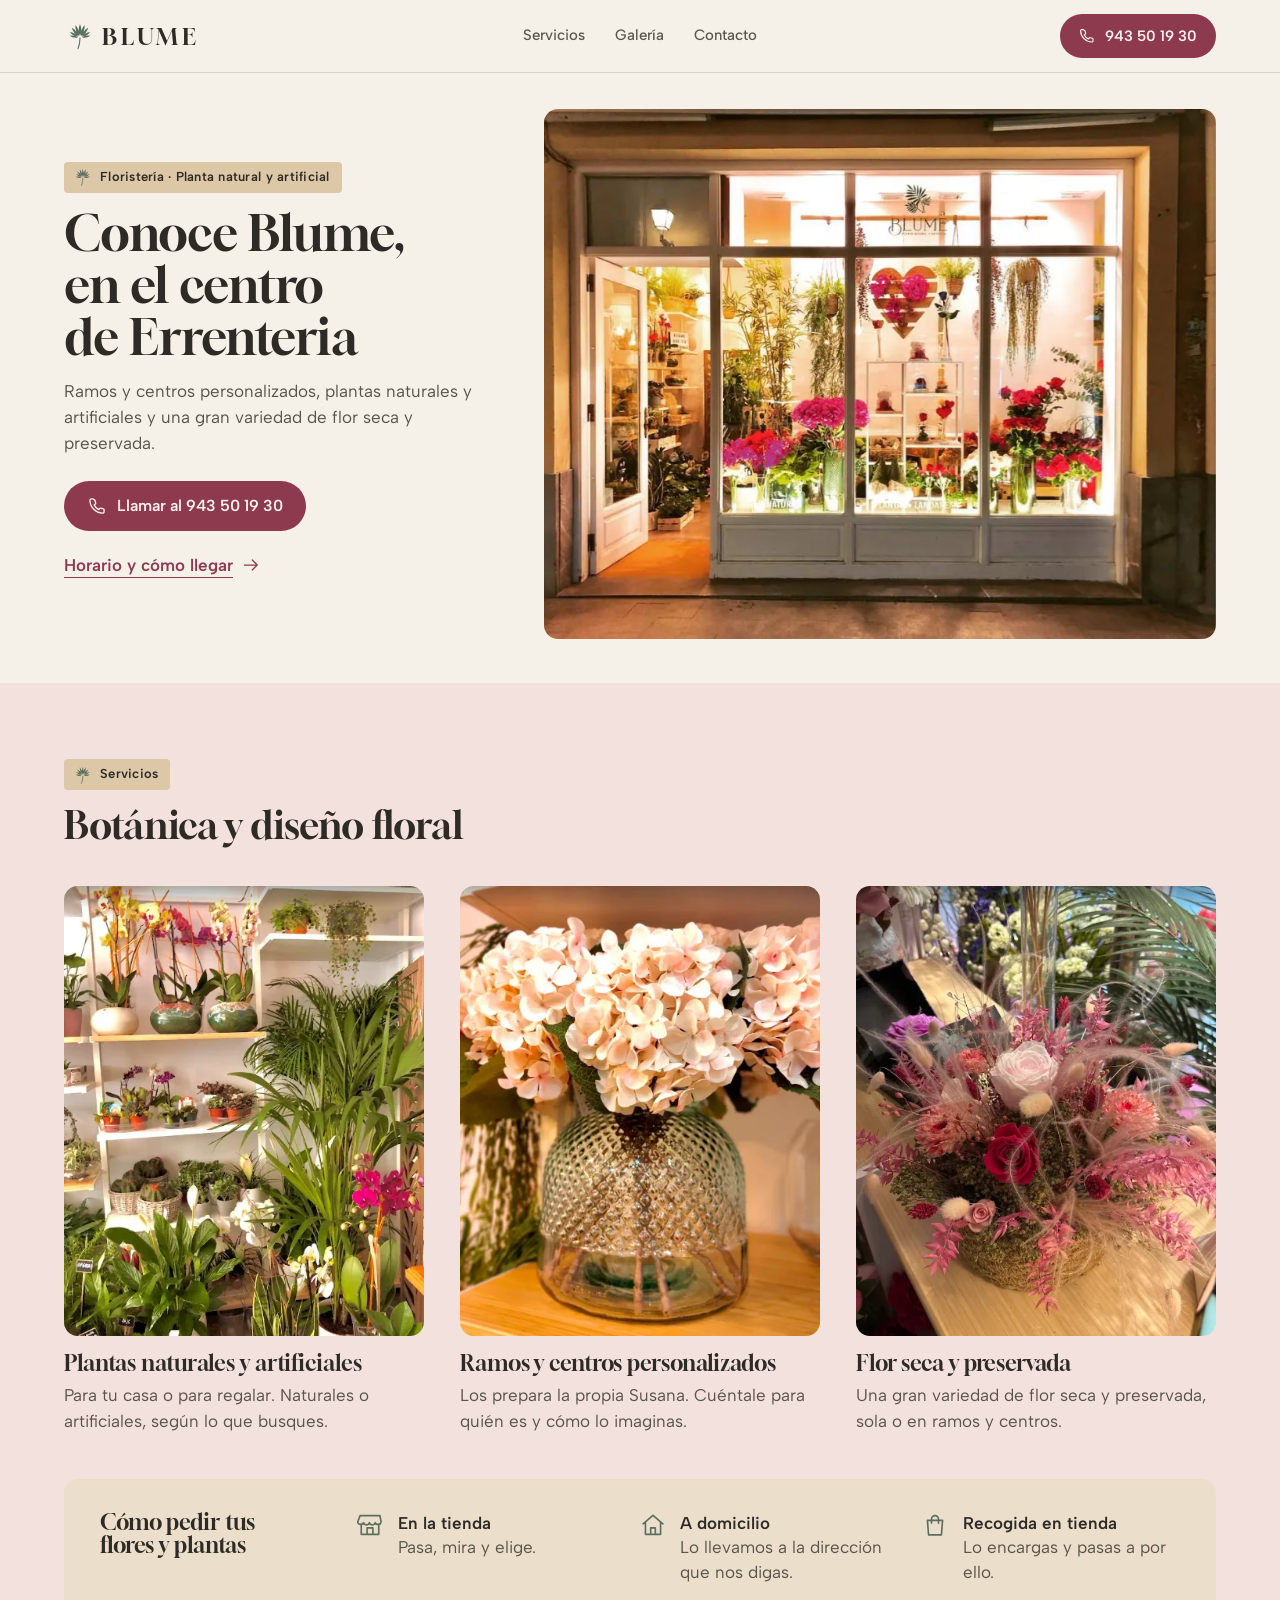
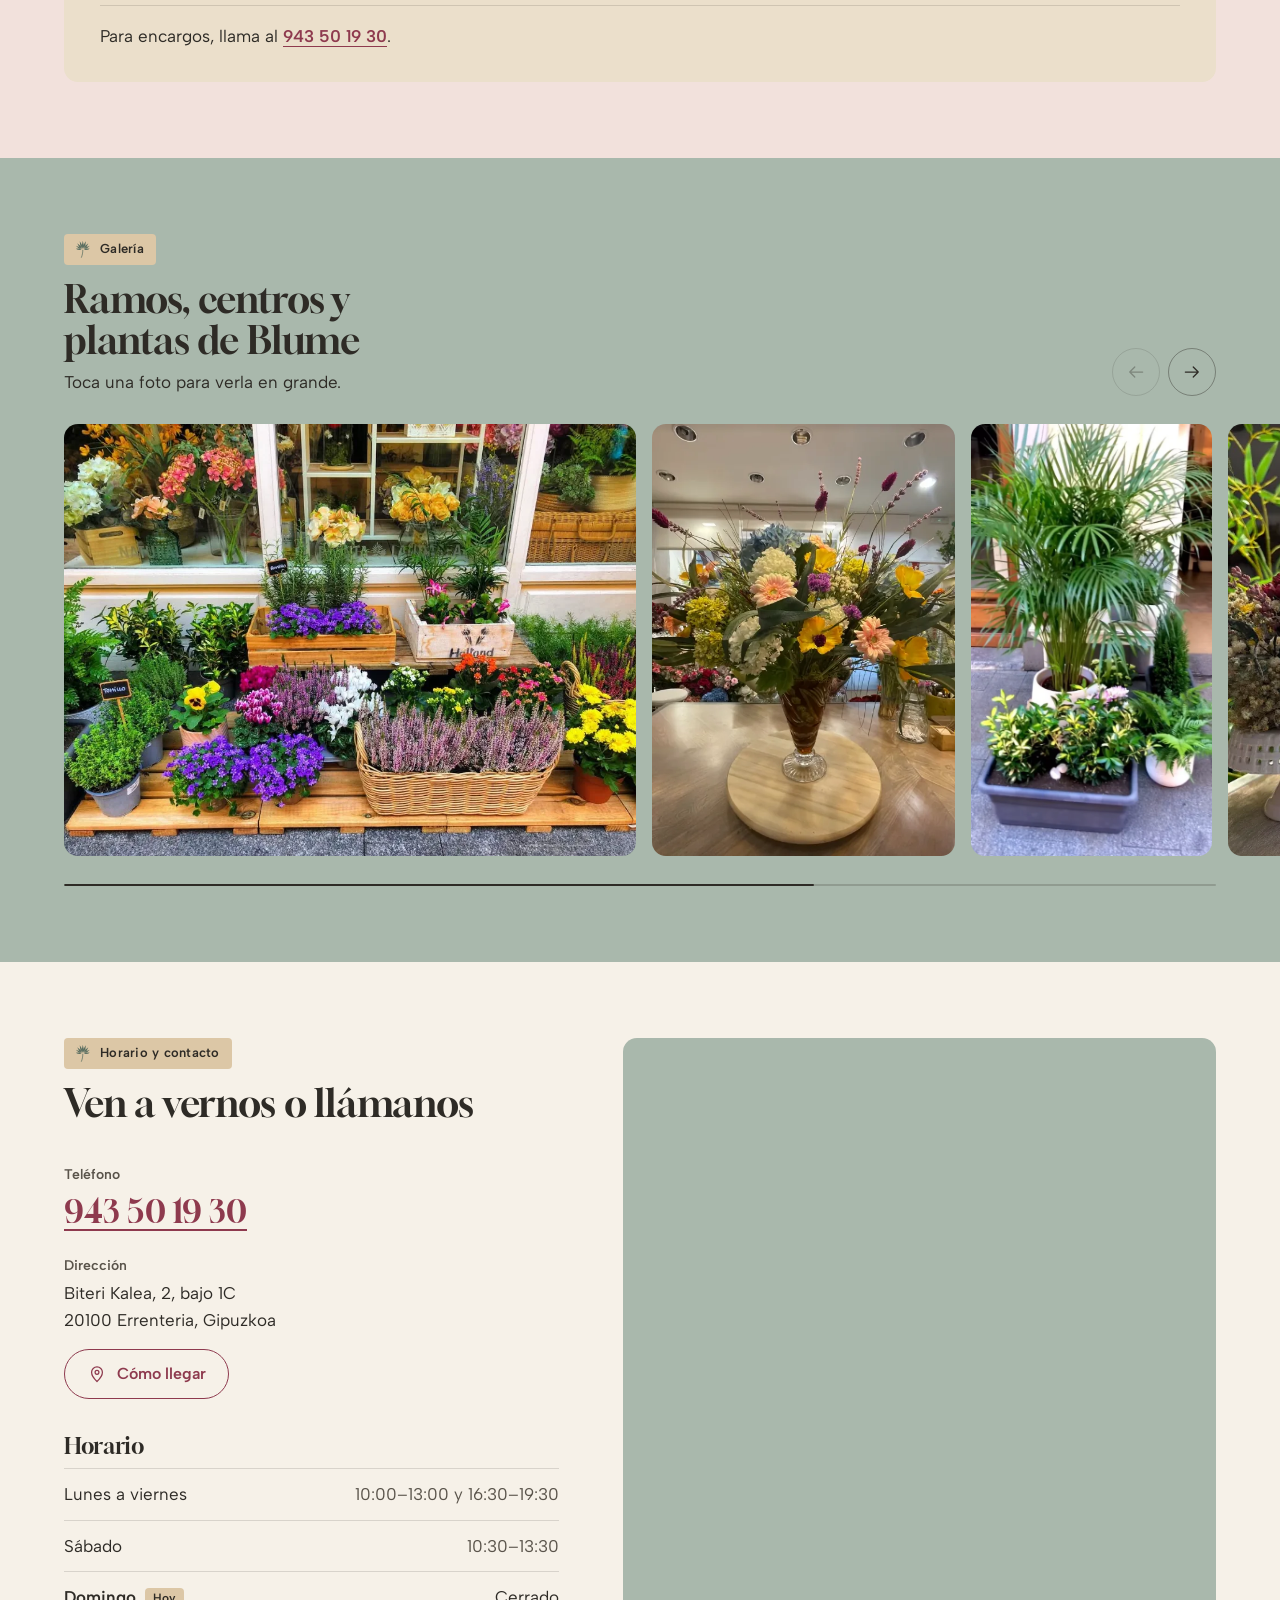
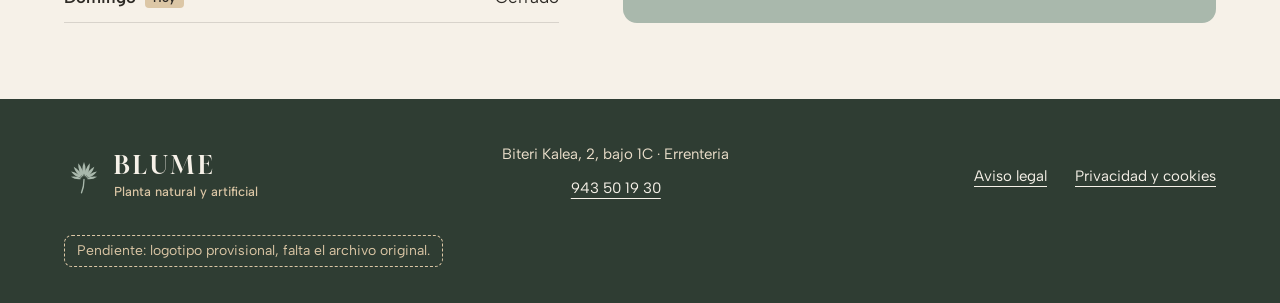
==== commit 5a19e386: "Paleta crema, rosa, kraft, eucalipto, bosque y baya Reparto: crema de fondo principal y rosa alterno" ====
--- a/index.html
+++ b/index.html
@@ -6,8 +6,8 @@
   <meta name="robots" content="noindex, nofollow">
   <title>Blume · Floristería en el centro de Errenteria</title>
   <meta name="description" content="Floristería Blume, en el centro de Errenteria: ramos y centros personalizados de Susana, plantas naturales y artificiales y flor seca y preservada. Compra en tienda, entrega a domicilio o recogida.">
-  <meta name="theme-color" content="#fdf2ee">
-  <link rel="icon" href="data:image/svg+xml,%3Csvg xmlns='http://www.w3.org/2000/svg' viewBox='0 0 48 48'%3E%3Crect width='48' height='48' rx='10' fill='%233a5f34'/%3E%3Cpath fill='%23fdf2ee' d='M20.9 26.3Q15.5 22.3 8.3 23.7Q14.3 27.8 20.9 26.3ZM21.3 25.3Q16.7 18.7 8.5 17.5Q13.3 24.2 21.3 25.3ZM22 24.5Q19.6 15.9 11.6 11.7Q14 20.3 22 24.5ZM22.9 24Q23.5 14.4 17.1 7.5Q16.5 16.9 22.9 24ZM24 23.8Q27.8 14.8 24 6Q20.2 14.8 24 23.8ZM25.1 24Q31.5 16.9 30.9 7.5Q24.5 14.4 25.1 24ZM26 24.5Q34 20.3 36.4 11.7Q28.4 15.9 26 24.5ZM26.7 25.3Q34.7 24.2 39.5 17.5Q31.3 18.7 26.7 25.3ZM27.1 26.3Q33.7 27.8 39.7 23.7Q32.5 22.3 27.1 26.3Z'/%3E%3Cpath d='M24 27c0 6-1 11-3 16' stroke='%23fdf2ee' stroke-width='1.6' fill='none' stroke-linecap='round'/%3E%3C/svg%3E">
+  <meta name="theme-color" content="#f6f1e8">
+  <link rel="icon" href="data:image/svg+xml,%3Csvg xmlns='http://www.w3.org/2000/svg' viewBox='0 0 48 48'%3E%3Crect width='48' height='48' rx='10' fill='%232f3d33'/%3E%3Cpath fill='%23ebdfcb' d='M20.9 26.3Q15.5 22.3 8.3 23.7Q14.3 27.8 20.9 26.3ZM21.3 25.3Q16.7 18.7 8.5 17.5Q13.3 24.2 21.3 25.3ZM22 24.5Q19.6 15.9 11.6 11.7Q14 20.3 22 24.5ZM22.9 24Q23.5 14.4 17.1 7.5Q16.5 16.9 22.9 24ZM24 23.8Q27.8 14.8 24 6Q20.2 14.8 24 23.8ZM25.1 24Q31.5 16.9 30.9 7.5Q24.5 14.4 25.1 24ZM26 24.5Q34 20.3 36.4 11.7Q28.4 15.9 26 24.5ZM26.7 25.3Q34.7 24.2 39.5 17.5Q31.3 18.7 26.7 25.3ZM27.1 26.3Q33.7 27.8 39.7 23.7Q32.5 22.3 27.1 26.3Z'/%3E%3Cpath d='M24 27c0 6-1 11-3 16' stroke='%23ebdfcb' stroke-width='1.6' fill='none' stroke-linecap='round'/%3E%3C/svg%3E">
 
   <!-- Tipografías: Gloock (titulares, serifa de contraste con carácter) y Albert Sans (texto) -->
   <link rel="preconnect" href="https://fonts.googleapis.com">
--- a/styles.css
+++ b/styles.css
@@ -9,31 +9,36 @@
    6. Portada           12. Visor de fotos
                         13. Movimiento
    Mobile-first: estilos base para móvil y min-width para más ancho.
-   Fondos claros con color: rosa de hortensia muy claro y rosa empolvado,
-   alternados. Dos acentos con papel fijo:
-   - verde musgo (identidad: titulares, marca, antetítulos, iconos);
-   - vino rosado, el granate de las rosas preservadas (acciones: botones,
-     teléfono, enlaces, flechas) y el pie.
+
+   Reparto de la paleta:
+   - crema: fondo principal (portada y contacto); rosa: fondo alterno
+     (servicios); eucalipto: superficie de la galería; bosque: pie.
+   - kraft: etiquetas (antetítulos, «Hoy»); kraft claro: bloque de pedido.
+   - tinta: titulares y texto; eucalipto oscuro: hoja y detalles.
+   - baya: solo acciones (llamar, teléfono, enlaces) y siempre sobre fondo
+     claro; nunca junto a los verdes.
    ============================================================= */
 
 
 /* 1. Variables ------------------------------------------------ */
 
 :root {
-  --rosa-claro: #fdf2ee;        /* fondo base: hortensia rosada muy clara */
-  --rosa-empolvado: #f6e2dc;    /* fondo alterno, un punto más de rosa */
-  --rosa: #f4d4cf;              /* detalles sobre el vino del pie */
-  --verde: #3a5f34;             /* verde musgo: titulares e identidad */
-  --vino: #8a2c45;              /* granate de las rosas preservadas: acciones */
-  --vino-hover: #72223a;
-  --vino-hondo: #4f1a29;        /* pie */
-  --tinta: #2f2124;             /* texto, cálido */
-  --tinta-suave: #6a5257;
-  --texto-pie: #ecd3d6;         /* texto secundario sobre el pie */
-  --linea: rgb(138 44 69 / .18);
-  --linea-pie: rgb(253 242 238 / .25);
-  --terracota: #9a3f22;         /* marcadores de dato pendiente */
-  --foco: var(--vino);
+  --crema: #f6f1e8;             /* fondo principal */
+  --tinta: #2e2b26;             /* texto y titulares */
+  --tinta-suave: #5a544b;       /* texto secundario (no sobre eucalipto) */
+  --kraft: #dcc7a6;             /* papel de envolver: etiquetas */
+  --kraft-claro: #ebdfcb;       /* bloques */
+  --eucalipto: #a9b8ac;         /* superficies */
+  --eucalipto-oscuro: #5b6f61;  /* 4,8:1 sobre crema: hoja y detalles */
+  --bosque: #2f3d33;            /* sección oscura: pie */
+  --baya: #8e3a4e;              /* acción principal (llamar) */
+  --baya-oscura: #722c3e;
+  --rosa: #f2e1dc;              /* rosa empolvado: fondo alterno */
+  --blanco: #ffffff;
+
+  --linea: rgb(46 43 38 / .15);
+  --linea-pie: rgb(235 223 203 / .22);
+  --foco: var(--baya);
 
   --f-titulo: "Gloock", Georgia, serif;
   --f-texto: "Albert Sans", "Segoe UI", system-ui, sans-serif;
@@ -63,7 +68,7 @@
 
 body {
   margin: 0;
-  background: var(--rosa-claro);
+  background: var(--crema);
   color: var(--tinta);
   font-family: var(--f-texto);
   font-size: 1.0625rem;
@@ -75,7 +80,7 @@
 
 h1, h2, h3 {
   margin: 0;
-  color: var(--verde);
+  color: var(--tinta);
   font-family: var(--f-titulo);
   font-weight: 400;
   line-height: 1.08;
@@ -121,25 +126,28 @@
   min-height: 2.75rem;
   padding: .5rem 1rem;
   border-radius: 999px;
-  background: var(--vino);
-  color: var(--rosa-claro);
+  background: var(--baya);
+  color: var(--crema);
   font-weight: 600;
 }
 .saltar:focus { top: .5rem; }
 
-/* Antetítulo de cada sección, con la hoja de palmera del rótulo */
+/* Antetítulo: etiqueta de papel kraft con la hoja de palmera del rótulo */
 .antetitulo {
-  display: flex;
-  align-items: center;
-  gap: .45rem;
-  margin-bottom: .75rem;
-  color: var(--verde);
-  font-size: .875rem;
+  display: inline-flex;
+  align-items: center;
+  gap: .4rem;
+  margin-bottom: .9rem;
+  padding: .3rem .75rem .3rem .5rem;
+  border-radius: 4px;
+  background: var(--kraft);
+  color: var(--tinta);
+  font-size: .8125rem;
   font-weight: 600;
   line-height: 1.3;
   letter-spacing: .02em;
 }
-.antetitulo__hoja { width: 1.5rem; height: 1.5rem; flex: none; }
+.antetitulo__hoja { width: 1.35rem; height: 1.35rem; flex: none; color: var(--eucalipto-oscuro); }
 
 .solo-escritorio { display: none; }
 @media (min-width: 768px) {
@@ -153,7 +161,7 @@
   padding: .35rem .75rem;
   border: 1px dashed currentColor;
   border-radius: 8px;
-  color: var(--terracota);
+  color: var(--tinta-suave);
   font-size: .875rem;
   line-height: 1.4;
 }
@@ -175,11 +183,11 @@
   transition: background-color .25s, color .25s, border-color .25s;
 }
 
-/* La acción principal (llamar) es siempre vino relleno */
+/* La acción principal (llamar) es siempre baya relleno */
 .boton--principal,
-.boton--cabecera { background: var(--vino); color: var(--rosa-claro); }
+.boton--cabecera { background: var(--baya); color: var(--crema); }
 .boton--principal:hover,
-.boton--cabecera:hover { background: var(--vino-hover); }
+.boton--cabecera:hover { background: var(--baya-oscura); }
 
 .boton--cabecera {
   min-height: 2.75rem;
@@ -188,9 +196,9 @@
 }
 .boton--cabecera .icono { width: 1.1rem; height: 1.1rem; }
 
-/* Secundario: contorno vino */
-.boton--secundario { border-color: var(--vino); color: var(--vino); }
-.boton--secundario:hover { background: var(--vino); color: var(--rosa-claro); }
+/* Secundario: contorno baya */
+.boton--secundario { border-color: var(--baya); color: var(--baya); }
+.boton--secundario:hover { background: var(--baya); color: var(--crema); }
 
 /* Enlace de texto con flecha que avanza un poco al pasar por encima */
 .enlace-flecha {
@@ -198,7 +206,7 @@
   align-items: center;
   gap: .5rem;
   min-height: 2.75rem;
-  color: var(--vino);
+  color: var(--baya);
   font-weight: 600;
   text-decoration: underline;
   text-decoration-thickness: 1px;
@@ -207,21 +215,21 @@
 .enlace-flecha .icono { transition: transform .3s var(--curva); }
 .enlace-flecha:hover .icono { transform: translateX(4px); }
 
-/* Botones redondos de flecha (galería) */
+/* Botones redondos de flecha (galería, sobre eucalipto: en tinta) */
 .boton-icono {
   display: inline-grid;
   place-items: center;
   width: 3rem;
   height: 3rem;
   padding: 0;
-  border: 1.5px solid var(--linea);
+  border: 1.5px solid rgb(46 43 38 / .4);
   border-radius: 50%;
   background: transparent;
-  color: var(--vino);
+  color: var(--tinta);
   cursor: pointer;
   transition: border-color .25s, background-color .25s, color .25s, opacity .25s;
 }
-.boton-icono:hover:not([aria-disabled="true"]) { border-color: var(--vino); background: var(--vino); color: var(--rosa-claro); }
+.boton-icono:hover:not([aria-disabled="true"]) { border-color: var(--tinta); background: var(--tinta); color: var(--crema); }
 .boton-icono[aria-disabled="true"] { opacity: .35; cursor: default; }
 
 
@@ -231,7 +239,7 @@
   position: sticky;
   top: 0;
   z-index: 50;
-  background: rgb(253 242 238 / .94);
+  background: rgb(246 241 232 / .94);
   border-bottom: 1px solid var(--linea);
   -webkit-backdrop-filter: saturate(1.3) blur(10px);
           backdrop-filter: saturate(1.3) blur(10px);
@@ -253,10 +261,10 @@
   gap: .4rem;
   min-height: 2.75rem;
   margin-right: auto;
-  color: var(--verde);
+  color: var(--tinta);
   text-decoration: none;
 }
-.marca__hoja { width: 1.75rem; height: 1.75rem; flex: none; }
+.marca__hoja { width: 1.75rem; height: 1.75rem; flex: none; color: var(--eucalipto-oscuro); }
 .marca__nombre {
   margin: 0;
   font-family: var(--f-titulo);
@@ -286,7 +294,7 @@
     text-decoration: none;
     transition: color .2s;
   }
-  .cabecera__nav a:hover { color: var(--vino); }
+  .cabecera__nav a:hover { color: var(--tinta); }
   .marca__hoja { width: 2rem; height: 2rem; }
   .marca__nombre { font-size: 1.4375rem; }
 }
@@ -294,7 +302,7 @@
 
 /* 6. Portada: el escaparate de noche --------------------------- */
 
-.portada { background: var(--rosa-claro); }
+.portada { background: var(--crema); }
 
 .portada__interior {
   display: grid;
@@ -358,11 +366,12 @@
 
 /* 7. Secciones comunes ---------------------------------------- */
 
-/* Fondos: rosa claro (portada) · empolvado (servicios) · rosa claro (galería) ·
-   empolvado (contacto) · vino (pie). Nunca dos iguales seguidos. */
+/* Fondos: crema (portada) · rosa (servicios) · eucalipto (galería) ·
+   crema (contacto) · bosque (pie). Nunca dos iguales seguidos. */
 .seccion { padding-block: 3.5rem; }
-.servicios, .contacto { background: var(--rosa-empolvado); }
-.galeria { background: var(--rosa-claro); }
+.servicios { background: var(--rosa); }
+.galeria { --foco: var(--tinta); background: var(--eucalipto); }
+.contacto { background: var(--crema); }
 
 .seccion__cabeza { margin-bottom: 1.75rem; }
 .seccion h2 {
@@ -402,21 +411,26 @@
 }
 @media (min-width: 1024px) { .servicios__lista { gap: 2.25rem; } }
 
-/* Cómo pedir: compra en tienda, domicilio o recogida */
+/* Cómo pedir: bloque de papel kraft con compra en tienda, domicilio o recogida */
 .entrega {
   display: grid;
   gap: 1.25rem;
   margin-top: 2.75rem;
-  padding-top: 2rem;
-  border-top: 1px solid var(--linea);
+  padding: 1.75rem 1.5rem;
+  border-radius: var(--radio);
+  background: var(--kraft-claro);
 }
 .entrega__titulo { font-size: 1.375rem; }
 .entrega__opciones { display: grid; gap: 1.1rem; }
 .entrega__opciones li { display: flex; align-items: flex-start; gap: .85rem; color: var(--tinta-suave); line-height: 1.45; }
 .entrega__opciones strong { display: block; color: var(--tinta); font-weight: 600; }
-.entrega__icono { width: 1.75rem; height: 1.75rem; flex: none; color: var(--verde); }
+.entrega__icono { width: 1.75rem; height: 1.75rem; flex: none; color: var(--eucalipto-oscuro); }
+.entrega__nota {
+  padding-top: 1.1rem;
+  border-top: 1px solid var(--linea);
+}
 .entrega__nota a {
-  color: var(--vino);
+  color: var(--baya);
   font-weight: 600;
   text-decoration-thickness: 1px;
   text-underline-offset: .25em;
@@ -424,6 +438,7 @@
 }
 
 @media (min-width: 700px) {
+  .entrega { padding: 2rem 2.25rem; }
   .entrega__opciones { grid-template-columns: repeat(3, minmax(0, 1fr)); gap: 1.5rem; }
 }
 /* Escritorio: título a la izquierda y opciones a la derecha; la nota de
@@ -436,6 +451,7 @@
 
 /* 9. Galería -------------------------------------------------- */
 
+/* Sobre eucalipto todo el texto va en tinta (el secundario no llega) */
 .galeria__cabeza {
   display: flex;
   flex-direction: column;
@@ -443,7 +459,7 @@
   gap: 1.25rem;
 }
 .galeria__cabeza .seccion__cabeza { margin-bottom: 0; }
-.galeria__ayuda { margin-top: .5rem; color: var(--tinta-suave); }
+.galeria__ayuda { margin-top: .5rem; color: var(--tinta); }
 
 .galeria__flechas { display: flex; flex: none; gap: .5rem; }
 .galeria__flechas[hidden] { display: none; }
@@ -486,7 +502,7 @@
   height: 2px;
   margin-top: 1rem;
   border-radius: 2px;
-  background: var(--linea);
+  background: rgb(46 43 38 / .2);
   overflow: hidden;
 }
 .galeria__progreso[hidden] { display: none; }
@@ -495,7 +511,7 @@
   inset: 0 auto 0 0;
   width: var(--visible, 30%);
   border-radius: 2px;
-  background: var(--vino);
+  background: var(--tinta);
   transform: translateX(var(--avance, 0%));
 }
 
@@ -522,7 +538,7 @@
   display: inline-flex;
   align-items: center;
   min-height: 2.75rem;
-  color: var(--vino);
+  color: var(--baya);
   font-family: var(--f-titulo);
   font-size: clamp(1.625rem, 1.45rem + .7vw, 2rem);
   line-height: 1;
@@ -530,7 +546,7 @@
   text-decoration-thickness: 1.5px;
   text-underline-offset: .18em;
 }
-.datos__telefono:hover { color: var(--vino-hover); }
+.datos__telefono:hover { color: var(--baya-oscura); }
 
 address { margin-bottom: 1rem; font-style: normal; }
 
@@ -559,16 +575,16 @@
   .horario__y { position: static; width: auto; height: auto; overflow: visible; clip: auto; }
 }
 
-/* El día de hoy (lo marca main.js con la hora de Errenteria) */
+/* El día de hoy (lo marca main.js con la hora de Errenteria): etiqueta kraft */
 .horario .es-hoy th { font-weight: 600; }
 .horario .es-hoy td { color: var(--tinta); }
 .horario__hoy {
   display: inline-block;
   margin-left: .55rem;
-  padding: .05rem .55rem;
-  border-radius: 999px;
-  background: var(--verde);
-  color: var(--rosa-claro);
+  padding: .05rem .5rem;
+  border-radius: 4px;
+  background: var(--kraft);
+  color: var(--tinta);
   font-size: .75rem;
   font-weight: 600;
   vertical-align: .1em;
@@ -580,7 +596,7 @@
   height: 20rem;
   border: 0;
   border-radius: var(--radio);
-  background: var(--rosa-claro);
+  background: var(--eucalipto);
 }
 
 @media (min-width: 900px) {
@@ -592,24 +608,24 @@
 /* 11. Pie y página legal -------------------------------------- */
 
 .pie {
-  --foco: var(--rosa-claro);
+  --foco: var(--kraft-claro);
   padding-block: 2.75rem 2.25rem;
-  background: var(--vino-hondo);
-  color: var(--texto-pie);
+  background: var(--bosque);
+  color: var(--kraft-claro);
   font-size: .9375rem;
 }
 .pie__interior { display: grid; gap: 1.5rem; }
 
-.pie__marca { display: flex; align-items: center; gap: .6rem; color: var(--rosa); }
-.pie__marca .marca__hoja { width: 2.5rem; height: 2.5rem; }
+.pie__marca { display: flex; align-items: center; gap: .6rem; color: var(--crema); }
+.pie__marca .marca__hoja { width: 2.5rem; height: 2.5rem; color: var(--eucalipto); }
 .pie__marca .marca__nombre { font-size: 1.5rem; }
-.pie__lema { margin-top: .3rem; font-size: .8125rem; font-weight: 500; }
-
-.pie a { color: var(--rosa-claro); text-decoration-thickness: 1px; text-underline-offset: .3em; }
+.pie__lema { margin-top: .3rem; color: var(--kraft); font-size: .8125rem; font-weight: 500; }
+
+.pie a { color: var(--crema); text-decoration-thickness: 1px; text-underline-offset: .3em; }
 .pie__datos a { display: inline-flex; align-items: center; min-height: 2.75rem; }
 .pie__legal { display: flex; flex-wrap: wrap; gap: 0 1.75rem; }
 .pie__legal a { display: inline-flex; align-items: center; min-height: 2.75rem; }
-.pie .pendiente { color: var(--rosa); }
+.pie .pendiente { color: var(--kraft); }
 
 @media (min-width: 1024px) {
   .pie__interior { grid-template-columns: auto minmax(0, 1fr) auto; align-items: center; column-gap: 4rem; }
@@ -618,7 +634,7 @@
 }
 
 /* Página de textos legales (pendiente) */
-.legal { background: var(--rosa-claro); }
+.legal { background: var(--crema); }
 .legal h1 { margin-bottom: 1.25rem; font-size: clamp(1.75rem, 1.45rem + 1.2vw, 2.375rem); }
 .legal .pendiente { display: inline-block; }
 .legal__bloque { margin-top: 2.25rem; }
@@ -637,7 +653,7 @@
   padding: 0;
   border: 0;
   overflow: hidden;
-  background: var(--rosa-claro);
+  background: var(--crema);
   color: var(--tinta);
 }
 .visor::backdrop { background: transparent; }
@@ -682,7 +698,7 @@
 .visor__cuenta {
   display: block;
   margin-top: .3rem;
-  color: var(--vino);
+  color: var(--tinta);
   font-size: .8125rem;
   font-weight: 600;
   font-variant-numeric: tabular-nums;
@@ -695,14 +711,14 @@
   width: 3rem;
   height: 3rem;
   padding: 0;
-  border: 1.5px solid var(--linea);
+  border: 1.5px solid rgb(46 43 38 / .3);
   border-radius: 50%;
-  background: var(--rosa-claro);
-  color: var(--vino);
+  background: var(--crema);
+  color: var(--tinta);
   cursor: pointer;
   transition: background-color .2s, color .2s, border-color .2s;
 }
-.visor__boton:hover { border-color: var(--vino); background: var(--vino); color: var(--rosa-claro); }
+.visor__boton:hover { border-color: var(--tinta); background: var(--tinta); color: var(--crema); }
 .visor__cerrar { top: .75rem; right: var(--margen); }
 .visor__nav { bottom: 1.25rem; }
 .visor__nav--anterior { left: var(--margen); }
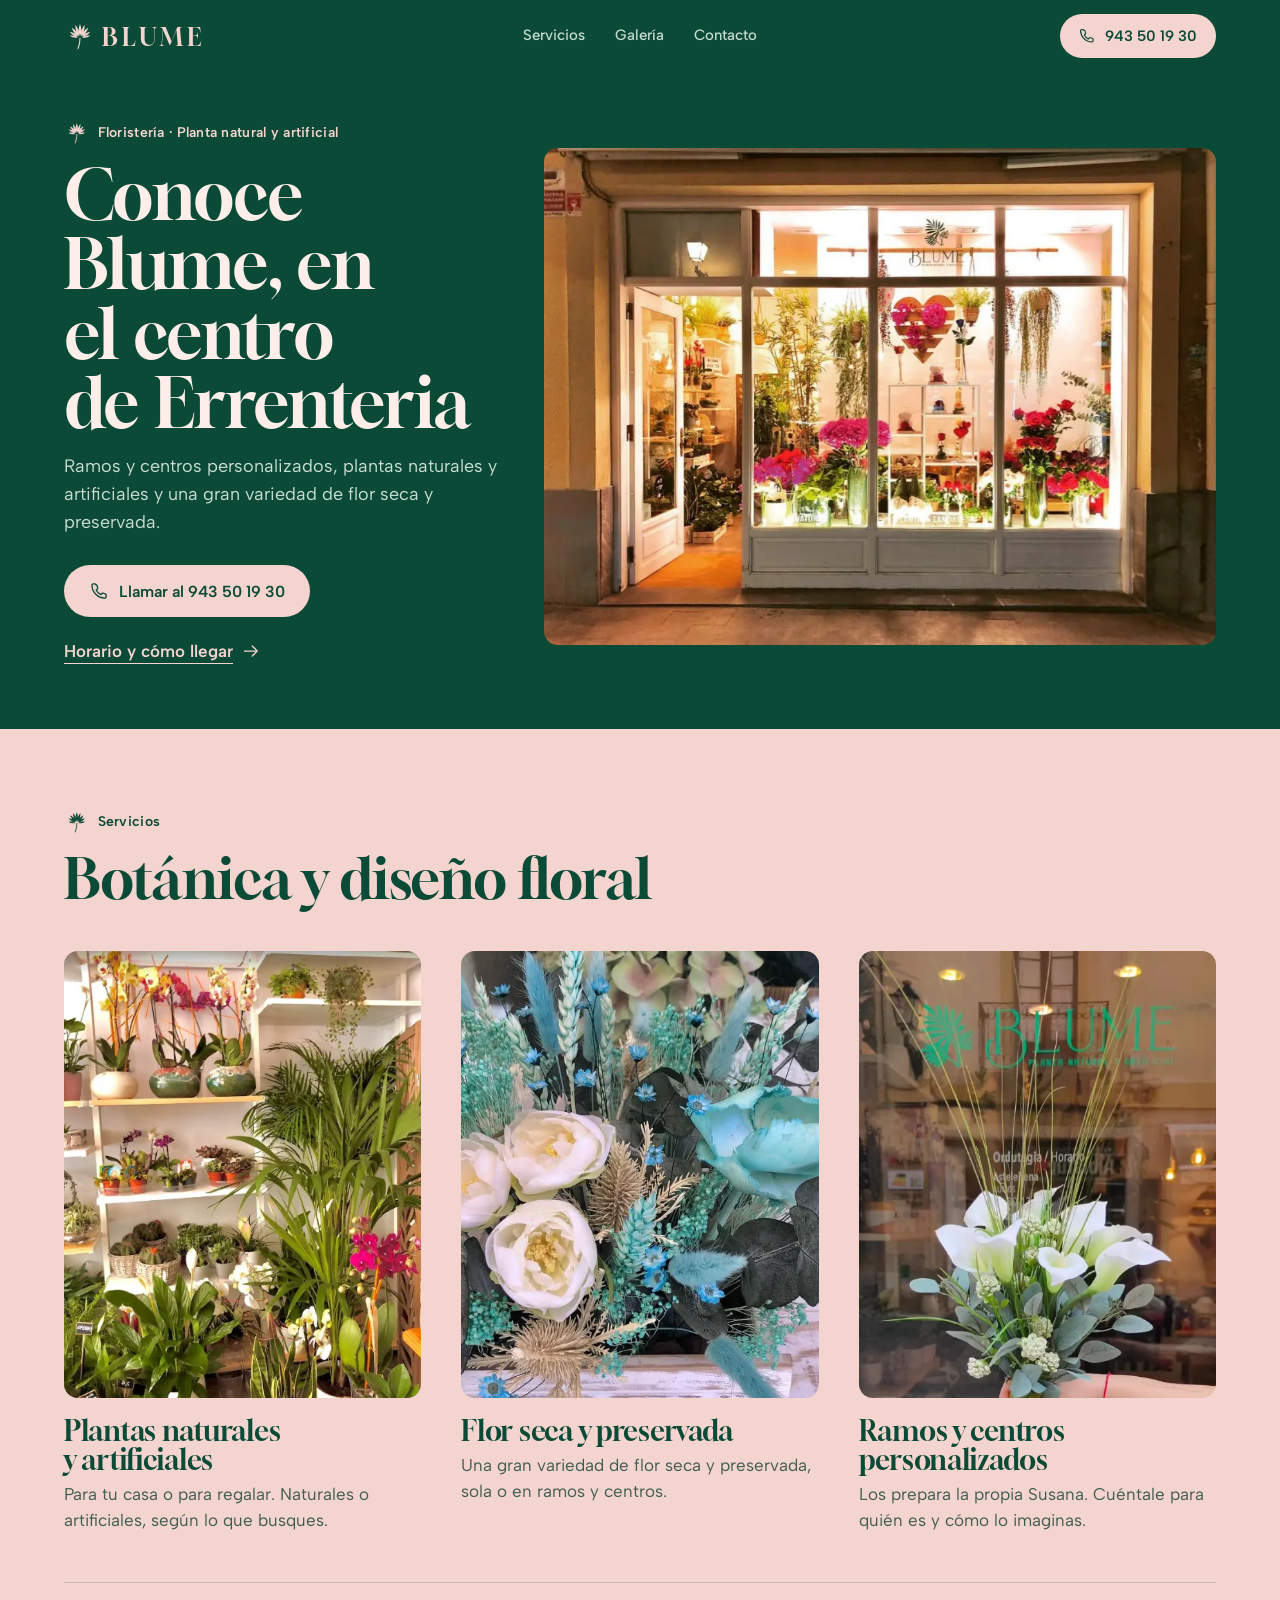
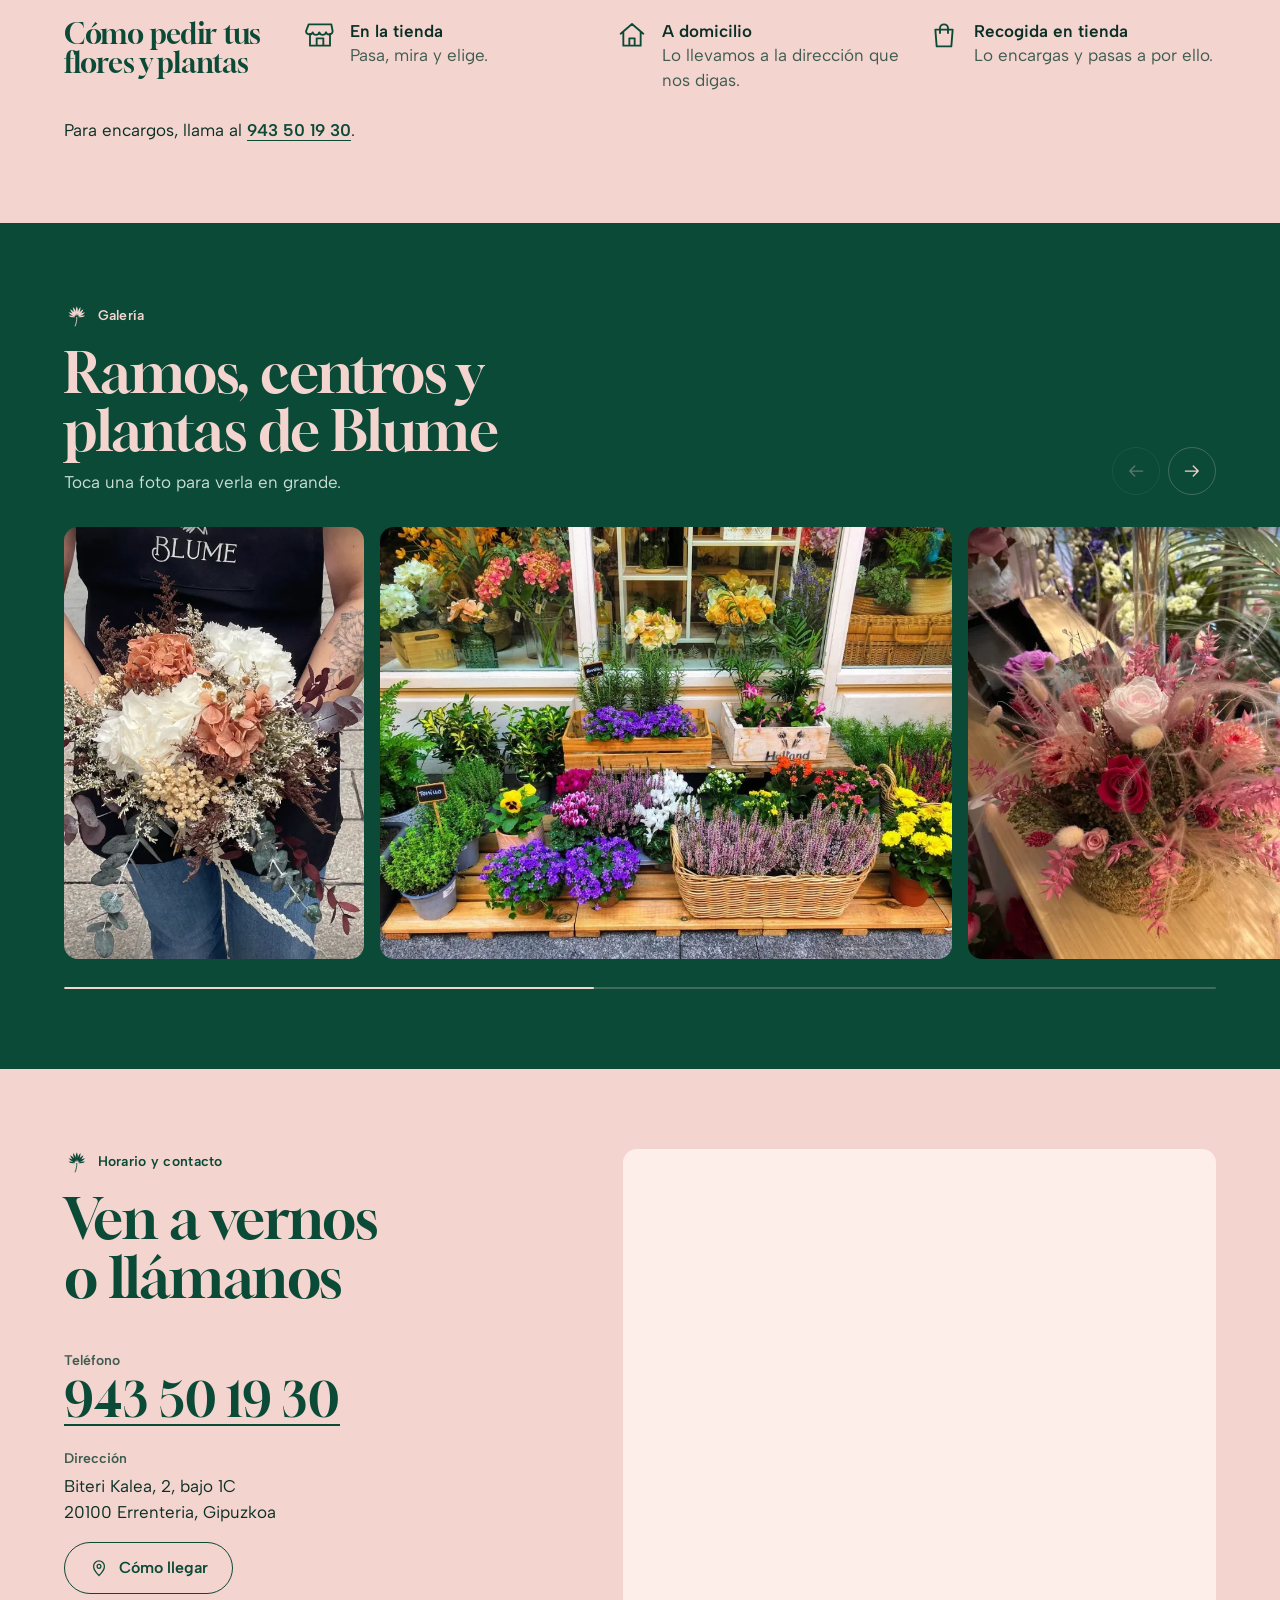
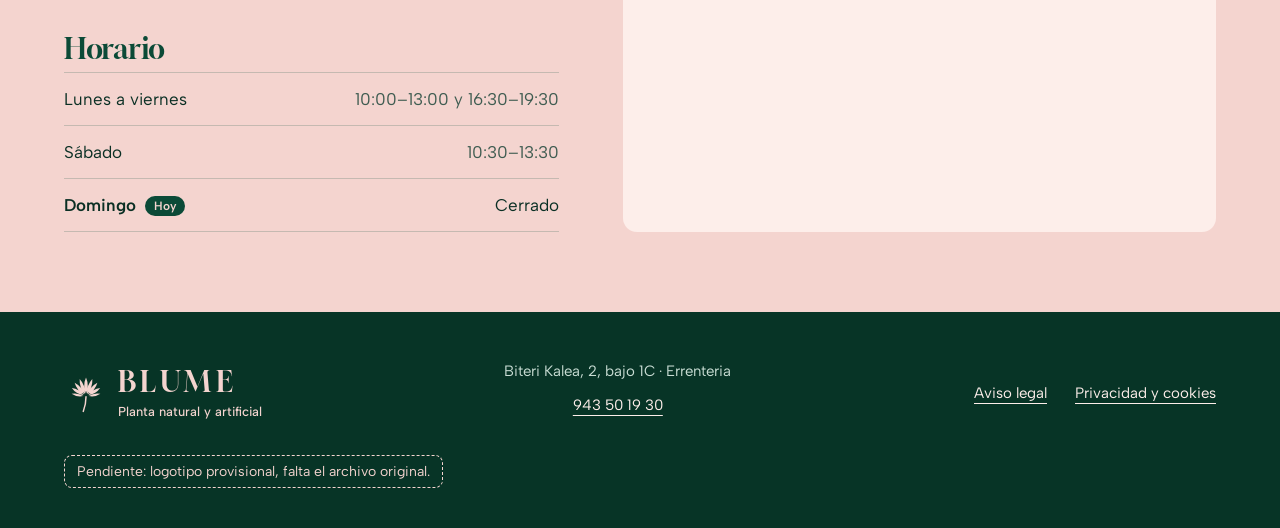
==== commit e044f701: "Vuelta a la v1.3 con los textos revisados Restaura diseño, fotos y comportamiento de demo-v1.3 y con" ====
--- a/index.html
+++ b/index.html
@@ -6,8 +6,8 @@
   <meta name="robots" content="noindex, nofollow">
   <title>Blume · Floristería en el centro de Errenteria</title>
   <meta name="description" content="Floristería Blume, en el centro de Errenteria: ramos y centros personalizados de Susana, plantas naturales y artificiales y flor seca y preservada. Compra en tienda, entrega a domicilio o recogida.">
-  <meta name="theme-color" content="#f6f1e8">
-  <link rel="icon" href="data:image/svg+xml,%3Csvg xmlns='http://www.w3.org/2000/svg' viewBox='0 0 48 48'%3E%3Crect width='48' height='48' rx='10' fill='%232f3d33'/%3E%3Cpath fill='%23ebdfcb' d='M20.9 26.3Q15.5 22.3 8.3 23.7Q14.3 27.8 20.9 26.3ZM21.3 25.3Q16.7 18.7 8.5 17.5Q13.3 24.2 21.3 25.3ZM22 24.5Q19.6 15.9 11.6 11.7Q14 20.3 22 24.5ZM22.9 24Q23.5 14.4 17.1 7.5Q16.5 16.9 22.9 24ZM24 23.8Q27.8 14.8 24 6Q20.2 14.8 24 23.8ZM25.1 24Q31.5 16.9 30.9 7.5Q24.5 14.4 25.1 24ZM26 24.5Q34 20.3 36.4 11.7Q28.4 15.9 26 24.5ZM26.7 25.3Q34.7 24.2 39.5 17.5Q31.3 18.7 26.7 25.3ZM27.1 26.3Q33.7 27.8 39.7 23.7Q32.5 22.3 27.1 26.3Z'/%3E%3Cpath d='M24 27c0 6-1 11-3 16' stroke='%23ebdfcb' stroke-width='1.6' fill='none' stroke-linecap='round'/%3E%3C/svg%3E">
+  <meta name="theme-color" content="#0b4a37">
+  <link rel="icon" href="data:image/svg+xml,%3Csvg xmlns='http://www.w3.org/2000/svg' viewBox='0 0 48 48'%3E%3Crect width='48' height='48' rx='10' fill='%230b4a37'/%3E%3Cpath fill='%23f4d4cf' d='M20.9 26.3Q15.5 22.3 8.3 23.7Q14.3 27.8 20.9 26.3ZM21.3 25.3Q16.7 18.7 8.5 17.5Q13.3 24.2 21.3 25.3ZM22 24.5Q19.6 15.9 11.6 11.7Q14 20.3 22 24.5ZM22.9 24Q23.5 14.4 17.1 7.5Q16.5 16.9 22.9 24ZM24 23.8Q27.8 14.8 24 6Q20.2 14.8 24 23.8ZM25.1 24Q31.5 16.9 30.9 7.5Q24.5 14.4 25.1 24ZM26 24.5Q34 20.3 36.4 11.7Q28.4 15.9 26 24.5ZM26.7 25.3Q34.7 24.2 39.5 17.5Q31.3 18.7 26.7 25.3ZM27.1 26.3Q33.7 27.8 39.7 23.7Q32.5 22.3 27.1 26.3Z'/%3E%3Cpath d='M24 27c0 6-1 11-3 16' stroke='%23f4d4cf' stroke-width='1.6' fill='none' stroke-linecap='round'/%3E%3C/svg%3E">
 
   <!-- Tipografías: Gloock (titulares, serifa de contraste con carácter) y Albert Sans (texto) -->
   <link rel="preconnect" href="https://fonts.googleapis.com">
@@ -66,7 +66,7 @@
         <a href="#galeria">Galería</a>
         <a href="#contacto">Contacto</a>
       </nav>
-      <a class="boton boton--cabecera" href="tel:+34943501930">
+      <a class="boton boton--cabecera" href="tel:+34943501930" data-llamada-cabecera>
         <svg class="icono" aria-hidden="true"><use href="#i-tel"/></svg>
         <span class="solo-movil">Llamar</span>
         <span class="solo-escritorio">943 50 19 30</span>
@@ -91,7 +91,7 @@
           <h1 id="portada-titulo">Conoce Blume, en el centro de Errenteria</h1>
           <p class="portada__entrada">Ramos y centros personalizados, plantas naturales y artificiales y una gran variedad de flor seca y preservada.</p>
           <div class="portada__acciones">
-            <a class="boton boton--principal" href="tel:+34943501930">
+            <a class="boton boton--principal" href="tel:+34943501930" data-llamada-portada>
               <svg class="icono" aria-hidden="true"><use href="#i-tel"/></svg>
               Llamar al 943 50 19 30
             </a>
@@ -123,16 +123,16 @@
             <p>Para tu casa o para regalar. Naturales o artificiales, según lo que busques.</p>
           </li>
           <li class="servicio">
-            <img class="servicio__foto servicio__foto--ramos" src="imagenes/ramo-deco1.webp" width="565" height="575" loading="lazy"
-                 alt="Hortensias rosadas en un jarrón de cristal labrado">
+            <img class="servicio__foto servicio__foto--seca" src="imagenes/flores-secas1.webp" width="926" height="696" loading="lazy"
+                 alt="Composición en blanco y turquesa con flor preservada, espigas y hojas de eucalipto">
+            <h3>Flor seca y preservada</h3>
+            <p>Una gran variedad de flor seca y preservada, sola o en ramos y centros.</p>
+          </li>
+          <li class="servicio">
+            <img class="servicio__foto servicio__foto--ramos" src="imagenes/ramo-boda1.webp" width="517" height="920" loading="lazy"
+                 alt="Ramo de calas blancas con eucalipto, sostenido delante del escaparate con el logotipo de Blume">
             <h3>Ramos y centros personalizados</h3>
             <p>Los prepara la propia Susana. Cuéntale para quién es y cómo lo imaginas.</p>
-          </li>
-          <li class="servicio">
-            <img class="servicio__foto servicio__foto--seca" src="imagenes/flores-secas2.webp" width="476" height="573" loading="lazy"
-                 alt="Centro de flor seca y preservada en tonos rosa y granate, con rosas">
-            <h3>Flor seca y preservada</h3>
-            <p>Una gran variedad de flor seca y preservada, sola o en ramos y centros.</p>
           </li>
         </ul>
 
@@ -179,14 +179,26 @@
       </div>
 
       <ul class="galeria__pista" data-pista>
+        <li><a class="galeria__foto" href="imagenes/ramo-boda2.webp" data-foto>
+          <img src="imagenes/ramo-boda2.webp" width="529" height="762" loading="lazy"
+               alt="Ramo de novia de hortensia blanca y color melocotón, con flor seca, eucalipto y cinta de encaje">
+        </a></li>
         <li><a class="galeria__foto" href="imagenes/exterior1.webp" data-foto>
           <img src="imagenes/exterior1.webp" width="922" height="696" loading="lazy"
                alt="Brezos, pensamientos, romero, tomillo y otras plantas en flor, en cajas de madera a la puerta de la tienda">
         </a></li>
+        <li><a class="galeria__foto" href="imagenes/flores-secas2.webp" data-foto>
+          <img src="imagenes/flores-secas2.webp" width="476" height="573" loading="lazy"
+               alt="Centro de flor seca y preservada en tonos rosa y granate, con rosas">
+        </a></li>
         <li><a class="galeria__foto" href="imagenes/ramo-deco2.webp" data-foto>
           <img src="imagenes/ramo-deco2.webp" width="531" height="758" loading="lazy"
                alt="Gran centro de flores en colores vivos, en una copa de cristal sobre el mostrador">
         </a></li>
+        <li><a class="galeria__foto" href="imagenes/ramo-deco1.webp" data-foto>
+          <img src="imagenes/ramo-deco1.webp" width="565" height="575" loading="lazy"
+               alt="Hortensias rosadas en un jarrón de cristal labrado">
+        </a></li>
         <li><a class="galeria__foto" href="imagenes/plantas1.webp" data-foto>
           <img src="imagenes/plantas1.webp" width="516" height="926" loading="lazy"
                alt="Palmera, helecho y otras plantas verdes en maceta">
@@ -194,10 +206,6 @@
         <li><a class="galeria__foto" href="imagenes/flores-secas3.webp" data-foto>
           <img src="imagenes/flores-secas3.webp" width="473" height="572" loading="lazy"
                alt="Centro de flor seca sobre un pie de cerámica calada, junto a una campana de cristal con flor rosa">
-        </a></li>
-        <li><a class="galeria__foto" href="imagenes/ramo-boda2.webp" data-foto>
-          <img src="imagenes/ramo-boda2.webp" width="529" height="762" loading="lazy"
-               alt="Ramo de novia de hortensia blanca y color melocotón, con flor seca, eucalipto y cinta de encaje">
         </a></li>
       </ul>
       <div class="contenedor">
@@ -286,7 +294,7 @@
   <dialog class="visor" aria-label="Fotos de Blume en grande" data-visor>
     <figure class="visor__figura">
       <div class="visor__marco" data-visor-marco>
-        <img class="visor__img" src="imagenes/exterior1.webp" width="922" height="696" loading="lazy" alt="" data-visor-img>
+        <img class="visor__img" src="imagenes/ramo-boda2.webp" width="529" height="762" loading="lazy" alt="" data-visor-img>
       </div>
       <figcaption class="visor__pie" aria-live="polite">
         <span data-visor-texto></span>
--- a/styles.css
+++ b/styles.css
@@ -9,36 +9,26 @@
    6. Portada           12. Visor de fotos
                         13. Movimiento
    Mobile-first: estilos base para móvil y min-width para más ancho.
-
-   Reparto de la paleta:
-   - crema: fondo principal (portada y contacto); rosa: fondo alterno
-     (servicios); eucalipto: superficie de la galería; bosque: pie.
-   - kraft: etiquetas (antetítulos, «Hoy»); kraft claro: bloque de pedido.
-   - tinta: titulares y texto; eucalipto oscuro: hoja y detalles.
-   - baya: solo acciones (llamar, teléfono, enlaces) y siempre sobre fondo
-     claro; nunca junto a los verdes.
+   Identidad a dos colores: el verde del logotipo de Blume, en profundo,
+   y el rosa de las hortensias, alternados por bloques. La maquetación de
+   las secciones es la de la primera versión de la demo.
    ============================================================= */
 
 
 /* 1. Variables ------------------------------------------------ */
 
 :root {
-  --crema: #f6f1e8;             /* fondo principal */
-  --tinta: #2e2b26;             /* texto y titulares */
-  --tinta-suave: #5a544b;       /* texto secundario (no sobre eucalipto) */
-  --kraft: #dcc7a6;             /* papel de envolver: etiquetas */
-  --kraft-claro: #ebdfcb;       /* bloques */
-  --eucalipto: #a9b8ac;         /* superficies */
-  --eucalipto-oscuro: #5b6f61;  /* 4,8:1 sobre crema: hoja y detalles */
-  --bosque: #2f3d33;            /* sección oscura: pie */
-  --baya: #8e3a4e;              /* acción principal (llamar) */
-  --baya-oscura: #722c3e;
-  --rosa: #f2e1dc;              /* rosa empolvado: fondo alterno */
-  --blanco: #ffffff;
-
-  --linea: rgb(46 43 38 / .15);
-  --linea-pie: rgb(235 223 203 / .22);
-  --foco: var(--baya);
+  --verde: #0b4a37;             /* verde del rótulo, en profundo */
+  --verde-hondo: #073426;       /* pie y visor */
+  --rosa: #f4d4cf;              /* hortensia rosada */
+  --rosa-claro: #fdeeea;        /* texto sobre verde */
+  --tinta: #0a2f24;             /* texto sobre rosa */
+  --tinta-suave: #3f5c51;
+  --salvia: #c9ddd4;            /* texto secundario sobre verde */
+  --linea-rosa: rgb(11 74 55 / .2);
+  --linea-verde: rgb(244 212 207 / .24);
+  --terracota: #9a3f22;         /* marcadores de dato pendiente */
+  --foco: var(--verde);
 
   --f-titulo: "Gloock", Georgia, serif;
   --f-texto: "Albert Sans", "Segoe UI", system-ui, sans-serif;
@@ -54,6 +44,9 @@
 @media (min-width: 768px) { :root { --cabecera: 4.5rem; } }
 @media (min-width: 1024px) { :root { --margen: 2.5rem; } }
 
+/* Bloques oscuros: cambian el color del foco */
+.cabecera, .portada, .galeria, .pie, .visor { --foco: var(--rosa); }
+
 
 /* 2. Base ----------------------------------------------------- */
 
@@ -68,7 +61,7 @@
 
 body {
   margin: 0;
-  background: var(--crema);
+  background: var(--rosa);
   color: var(--tinta);
   font-family: var(--f-texto);
   font-size: 1.0625rem;
@@ -80,11 +73,10 @@
 
 h1, h2, h3 {
   margin: 0;
-  color: var(--tinta);
   font-family: var(--f-titulo);
   font-weight: 400;
-  line-height: 1.08;
-  letter-spacing: -.005em;
+  line-height: 1.04;
+  letter-spacing: -.01em;
   text-wrap: balance;
 }
 
@@ -126,28 +118,27 @@
   min-height: 2.75rem;
   padding: .5rem 1rem;
   border-radius: 999px;
-  background: var(--baya);
-  color: var(--crema);
+  background: var(--rosa);
+  color: var(--verde);
   font-weight: 600;
 }
 .saltar:focus { top: .5rem; }
 
-/* Antetítulo: etiqueta de papel kraft con la hoja de palmera del rótulo */
+/* Antetítulo de cada sección, con la hoja de palmera del rótulo */
 .antetitulo {
-  display: inline-flex;
-  align-items: center;
-  gap: .4rem;
+  display: flex;
+  align-items: center;
+  gap: .5rem;
   margin-bottom: .9rem;
-  padding: .3rem .75rem .3rem .5rem;
-  border-radius: 4px;
-  background: var(--kraft);
-  color: var(--tinta);
-  font-size: .8125rem;
+  color: var(--verde);
+  font-size: .875rem;
   font-weight: 600;
   line-height: 1.3;
   letter-spacing: .02em;
 }
-.antetitulo__hoja { width: 1.35rem; height: 1.35rem; flex: none; color: var(--eucalipto-oscuro); }
+.antetitulo__hoja { width: 1.6rem; height: 1.6rem; flex: none; }
+.portada .antetitulo,
+.galeria .antetitulo { color: var(--rosa); }
 
 .solo-escritorio { display: none; }
 @media (min-width: 768px) {
@@ -161,7 +152,7 @@
   padding: .35rem .75rem;
   border: 1px dashed currentColor;
   border-radius: 8px;
-  color: var(--tinta-suave);
+  color: var(--terracota);
   font-size: .875rem;
   line-height: 1.4;
 }
@@ -174,20 +165,20 @@
   align-items: center;
   justify-content: center;
   gap: .6rem;
-  min-height: 3.125rem;
-  padding: .75rem 1.4rem;
+  min-height: 3.25rem;
+  padding: .8rem 1.5rem;
   border: 1.5px solid transparent;
   border-radius: 999px;
   font: 600 1rem/1.2 var(--f-texto);
   text-decoration: none;
-  transition: background-color .25s, color .25s, border-color .25s;
-}
-
-/* La acción principal (llamar) es siempre baya relleno */
+  transition: background-color .25s, color .25s, border-color .25s, opacity .3s, visibility .3s;
+}
+
+/* La acción principal (llamar) es siempre rosa sobre verde */
 .boton--principal,
-.boton--cabecera { background: var(--baya); color: var(--crema); }
+.boton--cabecera { background: var(--rosa); color: var(--verde); }
 .boton--principal:hover,
-.boton--cabecera:hover { background: var(--baya-oscura); }
+.boton--cabecera:hover { background: var(--rosa-claro); }
 
 .boton--cabecera {
   min-height: 2.75rem;
@@ -196,9 +187,9 @@
 }
 .boton--cabecera .icono { width: 1.1rem; height: 1.1rem; }
 
-/* Secundario: contorno baya */
-.boton--secundario { border-color: var(--baya); color: var(--baya); }
-.boton--secundario:hover { background: var(--baya); color: var(--crema); }
+/* Secundario, sobre rosa: contorno verde */
+.boton--secundario { border-color: var(--verde); color: var(--verde); }
+.boton--secundario:hover { background: var(--verde); color: var(--rosa); }
 
 /* Enlace de texto con flecha que avanza un poco al pasar por encima */
 .enlace-flecha {
@@ -206,7 +197,6 @@
   align-items: center;
   gap: .5rem;
   min-height: 2.75rem;
-  color: var(--baya);
   font-weight: 600;
   text-decoration: underline;
   text-decoration-thickness: 1px;
@@ -215,21 +205,21 @@
 .enlace-flecha .icono { transition: transform .3s var(--curva); }
 .enlace-flecha:hover .icono { transform: translateX(4px); }
 
-/* Botones redondos de flecha (galería, sobre eucalipto: en tinta) */
+/* Botones redondos de flecha (galería, sobre verde) */
 .boton-icono {
   display: inline-grid;
   place-items: center;
   width: 3rem;
   height: 3rem;
   padding: 0;
-  border: 1.5px solid rgb(46 43 38 / .4);
+  border: 1.5px solid var(--linea-verde);
   border-radius: 50%;
   background: transparent;
-  color: var(--tinta);
+  color: var(--rosa);
   cursor: pointer;
   transition: border-color .25s, background-color .25s, color .25s, opacity .25s;
 }
-.boton-icono:hover:not([aria-disabled="true"]) { border-color: var(--tinta); background: var(--tinta); color: var(--crema); }
+.boton-icono:hover:not([aria-disabled="true"]) { border-color: var(--rosa); background: var(--rosa); color: var(--verde); }
 .boton-icono[aria-disabled="true"] { opacity: .35; cursor: default; }
 
 
@@ -239,10 +229,8 @@
   position: sticky;
   top: 0;
   z-index: 50;
-  background: rgb(246 241 232 / .94);
-  border-bottom: 1px solid var(--linea);
-  -webkit-backdrop-filter: saturate(1.3) blur(10px);
-          backdrop-filter: saturate(1.3) blur(10px);
+  background: var(--verde);
+  color: var(--rosa-claro);
 }
 
 .cabecera__interior {
@@ -261,14 +249,14 @@
   gap: .4rem;
   min-height: 2.75rem;
   margin-right: auto;
-  color: var(--tinta);
+  color: var(--rosa);
   text-decoration: none;
 }
-.marca__hoja { width: 1.75rem; height: 1.75rem; flex: none; color: var(--eucalipto-oscuro); }
+.marca__hoja { width: 1.75rem; height: 1.75rem; flex: none; }
 .marca__nombre {
   margin: 0;
   font-family: var(--f-titulo);
-  font-size: 1.3125rem;
+  font-size: 1.375rem;
   line-height: 1;
   letter-spacing: .16em;
   text-transform: uppercase;
@@ -277,7 +265,8 @@
 
 .cabecera__nav { display: none; }
 
-/* Escritorio: marca a la izquierda, menú centrado y llamada a la derecha */
+/* Escritorio: marca, menú centrado y llamada; el menú no se mueve cuando
+   el botón de llamar aparece o se aparta */
 @media (min-width: 768px) {
   .cabecera__interior { display: grid; grid-template-columns: 1fr auto 1fr; gap: .5rem; }
   .marca { justify-self: start; margin-right: 0; }
@@ -288,21 +277,25 @@
     align-items: center;
     min-height: 2.75rem;
     padding-inline: .8rem;
-    color: var(--tinta-suave);
+    color: var(--salvia);
     font-size: .9375rem;
     font-weight: 500;
     text-decoration: none;
     transition: color .2s;
   }
-  .cabecera__nav a:hover { color: var(--tinta); }
+  .cabecera__nav a:hover { color: var(--rosa); }
   .marca__hoja { width: 2rem; height: 2rem; }
-  .marca__nombre { font-size: 1.4375rem; }
-}
+  .marca__nombre { font-size: 1.5rem; }
+}
+
+/* Con JS: el botón de la cabecera se aparta mientras se ve el de la portada,
+   para no repetir dos «Llamar» en la misma pantalla */
+.cabecera--portada-visible .boton--cabecera { opacity: 0; visibility: hidden; }
 
 
 /* 6. Portada: el escaparate de noche --------------------------- */
 
-.portada { background: var(--crema); }
+.portada { background: var(--verde); color: var(--rosa-claro); }
 
 .portada__interior {
   display: grid;
@@ -310,28 +303,24 @@
   margin-inline: auto;
 }
 
-/* Móvil: la foto arriba, a todo lo ancho y con su color real. El encuadre
-   deja fuera los 55 px de la izquierda, donde hay pegatinas de otro cartel */
+/* Móvil: la foto arriba, a todo lo ancho y con su color real */
 .portada__foto { overflow: hidden; }
-.portada__foto img {
-  width: 100%;
-  aspect-ratio: 825 / 651;
-  object-fit: cover;
-  object-position: 100% 50%;
-}
-
-.portada__texto { padding: 1.5rem var(--margen) 2.75rem; }
+.portada__foto img { width: 100%; }
+
+.portada__texto { padding: 1.75rem var(--margen) 3rem; }
 
 .portada h1 {
-  max-width: 15ch;
-  font-size: clamp(2rem, 1.55rem + 1.9vw, 3.125rem);
-  line-height: 1.06;
+  max-width: 14ch;
+  color: var(--rosa-claro);
+  font-size: clamp(2.5rem, 1.6rem + 3.4vw, 4.25rem);
+  line-height: 1.02;
 }
 
 .portada__entrada {
   max-width: 32rem;
-  margin-top: .9rem;
-  color: var(--tinta-suave);
+  margin-top: 1rem;
+  color: var(--salvia);
+  font-size: 1.125rem;
 }
 
 .portada__acciones {
@@ -339,15 +328,16 @@
   flex-wrap: wrap;
   align-items: center;
   gap: .75rem 1.5rem;
-  margin-top: 1.5rem;
-}
+  margin-top: 1.75rem;
+}
+.portada .enlace-flecha { color: var(--rosa); }
 
 /* Tableta: foto a lo ancho pero recortada en alto */
 @media (min-width: 600px) and (max-width: 959px) {
   .portada__foto img {
     height: min(50vh, 27rem);
-    aspect-ratio: auto;
-    object-position: 100% 40%;
+    object-fit: cover;
+    object-position: 50% 40%;
   }
 }
 
@@ -366,71 +356,65 @@
 
 /* 7. Secciones comunes ---------------------------------------- */
 
-/* Fondos: crema (portada) · rosa (servicios) · eucalipto (galería) ·
-   crema (contacto) · bosque (pie). Nunca dos iguales seguidos. */
+/* Bloques: verde (portada) · rosa (servicios) · verde (galería) ·
+   rosa (contacto) · verde hondo (pie). Nunca dos iguales seguidos. */
 .seccion { padding-block: 3.5rem; }
-.servicios { background: var(--rosa); }
-.galeria { --foco: var(--tinta); background: var(--eucalipto); }
-.contacto { background: var(--crema); }
-
-.seccion__cabeza { margin-bottom: 1.75rem; }
+.servicios, .contacto { background: var(--rosa); color: var(--tinta); }
+.galeria { background: var(--verde); color: var(--rosa-claro); }
+
+.seccion__cabeza { margin-bottom: 2rem; }
 .seccion h2 {
-  max-width: 20ch;
-  font-size: clamp(1.75rem, 1.45rem + 1.2vw, 2.375rem);
+  max-width: 18ch;
+  color: var(--verde);
+  font-size: clamp(2.25rem, 1.6rem + 2.6vw, 3.5rem);
 }
 
 @media (min-width: 768px) {
-  .seccion { padding-block: 4.75rem; }
-  .seccion__cabeza { margin-bottom: 2.5rem; }
+  .seccion { padding-block: 5rem; }
+  .seccion__cabeza { margin-bottom: 2.75rem; }
 }
 
 
 /* 8. Servicios ------------------------------------------------ */
 
-.servicios__lista { display: grid; gap: 2.25rem; }
+.servicios__lista { display: grid; gap: 2.5rem; }
 
 .servicio__foto {
   width: 100%;
   aspect-ratio: 4 / 3;
   object-fit: cover;
-  margin-bottom: 1rem;
+  margin-bottom: 1.1rem;
   border-radius: var(--radio);
 }
 .servicio__foto--plantas { object-position: 50% 35%; }
-.servicio__foto--seca { object-position: 50% 60%; }
-.servicio__foto--ramos { object-position: 50% 22%; }
-
-.servicio h3 { margin-bottom: .4rem; font-size: 1.375rem; }
+.servicio__foto--ramos { object-position: 50% 52%; }
+
+.servicio h3 { margin-bottom: .45rem; color: var(--verde); font-size: 1.75rem; }
 .servicio p { max-width: 30rem; color: var(--tinta-suave); }
 
 @media (min-width: 700px) {
   .servicios__lista { grid-template-columns: repeat(3, minmax(0, 1fr)); gap: 1.5rem; }
   .servicio__foto { aspect-ratio: 4 / 5; }
-  .servicio__foto--seca { object-position: 50% 50%; }
-  .servicio__foto--ramos { object-position: 50% 50%; }
-}
-@media (min-width: 1024px) { .servicios__lista { gap: 2.25rem; } }
-
-/* Cómo pedir: bloque de papel kraft con compra en tienda, domicilio o recogida */
+  /* En vertical cabe el rótulo de Blume que se ve en el cristal */
+  .servicio__foto--ramos { object-position: 50% 0; }
+}
+@media (min-width: 1024px) { .servicios__lista { gap: 2.5rem; } }
+
+/* Cómo te lo llevas: compra en tienda, domicilio o recogida */
 .entrega {
   display: grid;
-  gap: 1.25rem;
-  margin-top: 2.75rem;
-  padding: 1.75rem 1.5rem;
-  border-radius: var(--radio);
-  background: var(--kraft-claro);
-}
-.entrega__titulo { font-size: 1.375rem; }
-.entrega__opciones { display: grid; gap: 1.1rem; }
-.entrega__opciones li { display: flex; align-items: flex-start; gap: .85rem; color: var(--tinta-suave); line-height: 1.45; }
+  gap: 1.5rem;
+  margin-top: 3rem;
+  padding-top: 2.25rem;
+  border-top: 1px solid var(--linea-rosa);
+}
+.entrega__titulo { color: var(--verde); font-size: 1.75rem; }
+.entrega__opciones { display: grid; gap: 1.25rem; }
+.entrega__opciones li { display: flex; align-items: flex-start; gap: .9rem; color: var(--tinta-suave); line-height: 1.45; }
 .entrega__opciones strong { display: block; color: var(--tinta); font-weight: 600; }
-.entrega__icono { width: 1.75rem; height: 1.75rem; flex: none; color: var(--eucalipto-oscuro); }
-.entrega__nota {
-  padding-top: 1.1rem;
-  border-top: 1px solid var(--linea);
-}
+.entrega__icono { width: 2rem; height: 2rem; flex: none; color: var(--verde); }
 .entrega__nota a {
-  color: var(--baya);
+  color: var(--verde);
   font-weight: 600;
   text-decoration-thickness: 1px;
   text-underline-offset: .25em;
@@ -438,20 +422,20 @@
 }
 
 @media (min-width: 700px) {
-  .entrega { padding: 2rem 2.25rem; }
   .entrega__opciones { grid-template-columns: repeat(3, minmax(0, 1fr)); gap: 1.5rem; }
 }
 /* Escritorio: título a la izquierda y opciones a la derecha; la nota de
    encargos, debajo y alineada con el título */
 @media (min-width: 1024px) {
-  .entrega { grid-template-columns: 14rem minmax(0, 1fr); column-gap: 2rem; align-items: start; }
+  .entrega { grid-template-columns: 13rem minmax(0, 1fr); column-gap: 2rem; align-items: start; }
   .entrega__nota { grid-column: 1 / -1; }
 }
 
 
 /* 9. Galería -------------------------------------------------- */
 
-/* Sobre eucalipto todo el texto va en tinta (el secundario no llega) */
+.galeria h2 { color: var(--rosa); }
+
 .galeria__cabeza {
   display: flex;
   flex-direction: column;
@@ -459,7 +443,7 @@
   gap: 1.25rem;
 }
 .galeria__cabeza .seccion__cabeza { margin-bottom: 0; }
-.galeria__ayuda { margin-top: .5rem; color: var(--tinta); }
+.galeria__ayuda { margin-top: .6rem; color: var(--salvia); }
 
 .galeria__flechas { display: flex; flex: none; gap: .5rem; }
 .galeria__flechas[hidden] { display: none; }
@@ -473,7 +457,7 @@
   --borde: max(var(--margen), (100% - var(--ancho)) / 2);
   display: flex;
   gap: .75rem;
-  padding: 1.75rem var(--borde) .75rem;
+  padding: 2rem var(--borde) .75rem;
   overflow-x: auto;
   overscroll-behavior-x: contain;
   scroll-snap-type: x mandatory;
@@ -502,7 +486,7 @@
   height: 2px;
   margin-top: 1rem;
   border-radius: 2px;
-  background: rgb(46 43 38 / .2);
+  background: var(--linea-verde);
   overflow: hidden;
 }
 .galeria__progreso[hidden] { display: none; }
@@ -511,7 +495,7 @@
   inset: 0 auto 0 0;
   width: var(--visible, 30%);
   border-radius: 2px;
-  background: var(--tinta);
+  background: var(--rosa);
   transform: translateX(var(--avance, 0%));
 }
 
@@ -523,9 +507,9 @@
 
 /* 10. Contacto y horario -------------------------------------- */
 
-.contacto__rejilla { display: grid; gap: 2.5rem; }
-
-.datos { display: grid; gap: 1.4rem; margin: 0 0 2.25rem; }
+.contacto__rejilla { display: grid; gap: 2.75rem; }
+
+.datos { display: grid; gap: 1.5rem; margin: 0 0 2.5rem; }
 .datos dt {
   margin-bottom: .2rem;
   color: var(--tinta-suave);
@@ -538,31 +522,31 @@
   display: inline-flex;
   align-items: center;
   min-height: 2.75rem;
-  color: var(--baya);
+  color: var(--verde);
   font-family: var(--f-titulo);
-  font-size: clamp(1.625rem, 1.45rem + .7vw, 2rem);
+  font-size: clamp(2.25rem, 1.9rem + 1.6vw, 3rem);
   line-height: 1;
   text-decoration: underline;
-  text-decoration-thickness: 1.5px;
-  text-underline-offset: .18em;
-}
-.datos__telefono:hover { color: var(--baya-oscura); }
+  text-decoration-thickness: 2px;
+  text-underline-offset: .15em;
+}
+.datos__telefono:hover { text-decoration-thickness: 3px; }
 
 address { margin-bottom: 1rem; font-style: normal; }
 
-.horario__titulo { margin-bottom: .6rem; font-size: 1.375rem; }
+.horario__titulo { margin-bottom: .6rem; color: var(--verde); font-size: 1.75rem; }
 
 .horario { width: 100%; border-collapse: collapse; font-variant-numeric: tabular-nums; }
 .horario th,
 .horario td {
-  padding: .75rem 0;
-  border-bottom: 1px solid var(--linea);
+  padding: .8rem 0;
+  border-bottom: 1px solid var(--linea-rosa);
   font-weight: 400;
   text-align: left;
   vertical-align: top;
 }
 .horario tr:first-child th,
-.horario tr:first-child td { border-top: 1px solid var(--linea); }
+.horario tr:first-child td { border-top: 1px solid var(--linea-rosa); }
 .horario td { padding-left: 1rem; text-align: right; color: var(--tinta-suave); }
 
 /* En móvil estrecho, cada tramo del horario en su línea */
@@ -575,16 +559,16 @@
   .horario__y { position: static; width: auto; height: auto; overflow: visible; clip: auto; }
 }
 
-/* El día de hoy (lo marca main.js con la hora de Errenteria): etiqueta kraft */
+/* El día de hoy (lo marca main.js con la hora de Errenteria) */
 .horario .es-hoy th { font-weight: 600; }
 .horario .es-hoy td { color: var(--tinta); }
 .horario__hoy {
   display: inline-block;
   margin-left: .55rem;
-  padding: .05rem .5rem;
-  border-radius: 4px;
-  background: var(--kraft);
-  color: var(--tinta);
+  padding: .05rem .55rem;
+  border-radius: 999px;
+  background: var(--verde);
+  color: var(--rosa);
   font-size: .75rem;
   font-weight: 600;
   vertical-align: .1em;
@@ -596,36 +580,35 @@
   height: 20rem;
   border: 0;
   border-radius: var(--radio);
-  background: var(--eucalipto);
+  background: var(--rosa-claro);
 }
 
 @media (min-width: 900px) {
   .contacto__rejilla { grid-template-columns: minmax(0, 5fr) minmax(0, 6fr); gap: 4rem; }
-  .contacto__mapa iframe { height: 100%; min-height: 28rem; }
+  .contacto__mapa iframe { height: 100%; min-height: 30rem; }
 }
 
 
 /* 11. Pie y página legal -------------------------------------- */
 
 .pie {
-  --foco: var(--kraft-claro);
-  padding-block: 2.75rem 2.25rem;
-  background: var(--bosque);
-  color: var(--kraft-claro);
+  padding-block: 3rem 2.5rem;
+  background: var(--verde-hondo);
+  color: var(--salvia);
   font-size: .9375rem;
 }
-.pie__interior { display: grid; gap: 1.5rem; }
-
-.pie__marca { display: flex; align-items: center; gap: .6rem; color: var(--crema); }
-.pie__marca .marca__hoja { width: 2.5rem; height: 2.5rem; color: var(--eucalipto); }
-.pie__marca .marca__nombre { font-size: 1.5rem; }
-.pie__lema { margin-top: .3rem; color: var(--kraft); font-size: .8125rem; font-weight: 500; }
-
-.pie a { color: var(--crema); text-decoration-thickness: 1px; text-underline-offset: .3em; }
+.pie__interior { display: grid; gap: 1.75rem; }
+
+.pie__marca { display: flex; align-items: center; gap: .6rem; color: var(--rosa); }
+.pie__marca .marca__hoja { width: 2.75rem; height: 2.75rem; }
+.pie__marca .marca__nombre { font-size: 1.75rem; }
+.pie__lema { margin-top: .35rem; font-size: .8125rem; font-weight: 500; }
+
+.pie a { color: var(--rosa-claro); text-decoration-thickness: 1px; text-underline-offset: .3em; }
 .pie__datos a { display: inline-flex; align-items: center; min-height: 2.75rem; }
 .pie__legal { display: flex; flex-wrap: wrap; gap: 0 1.75rem; }
 .pie__legal a { display: inline-flex; align-items: center; min-height: 2.75rem; }
-.pie .pendiente { color: var(--kraft); }
+.pie .pendiente { color: var(--rosa); }
 
 @media (min-width: 1024px) {
   .pie__interior { grid-template-columns: auto minmax(0, 1fr) auto; align-items: center; column-gap: 4rem; }
@@ -634,12 +617,12 @@
 }
 
 /* Página de textos legales (pendiente) */
-.legal { background: var(--crema); }
-.legal h1 { margin-bottom: 1.25rem; font-size: clamp(1.75rem, 1.45rem + 1.2vw, 2.375rem); }
+.legal { background: var(--rosa); }
+.legal h1 { margin-bottom: 1.5rem; color: var(--verde); font-size: clamp(2.25rem, 1.6rem + 2.6vw, 3.5rem); }
 .legal .pendiente { display: inline-block; }
-.legal__bloque { margin-top: 2.25rem; }
-.legal__bloque h2 { margin-bottom: .6rem; font-size: 1.375rem; }
-.legal__volver { margin-top: 2.75rem; }
+.legal__bloque { margin-top: 2.5rem; }
+.legal__bloque h2 { margin-bottom: .75rem; font-size: 1.75rem; }
+.legal__volver { margin-top: 3rem; }
 
 
 /* 12. Visor de fotos ------------------------------------------ */
@@ -653,8 +636,8 @@
   padding: 0;
   border: 0;
   overflow: hidden;
-  background: var(--crema);
-  color: var(--tinta);
+  background: var(--verde-hondo);
+  color: var(--rosa-claro);
 }
 .visor::backdrop { background: transparent; }
 
@@ -690,7 +673,7 @@
 
 .visor__pie {
   max-width: 40rem;
-  color: var(--tinta-suave);
+  color: var(--salvia);
   font-size: .9375rem;
   line-height: 1.45;
   text-align: center;
@@ -698,7 +681,7 @@
 .visor__cuenta {
   display: block;
   margin-top: .3rem;
-  color: var(--tinta);
+  color: var(--rosa);
   font-size: .8125rem;
   font-weight: 600;
   font-variant-numeric: tabular-nums;
@@ -711,14 +694,14 @@
   width: 3rem;
   height: 3rem;
   padding: 0;
-  border: 1.5px solid rgb(46 43 38 / .3);
+  border: 1.5px solid var(--linea-verde);
   border-radius: 50%;
-  background: var(--crema);
-  color: var(--tinta);
+  background: var(--verde-hondo);
+  color: var(--rosa);
   cursor: pointer;
   transition: background-color .2s, color .2s, border-color .2s;
 }
-.visor__boton:hover { border-color: var(--tinta); background: var(--tinta); color: var(--crema); }
+.visor__boton:hover { border-color: var(--rosa); background: var(--rosa); color: var(--verde); }
 .visor__cerrar { top: .75rem; right: var(--margen); }
 .visor__nav { bottom: 1.25rem; }
 .visor__nav--anterior { left: var(--margen); }
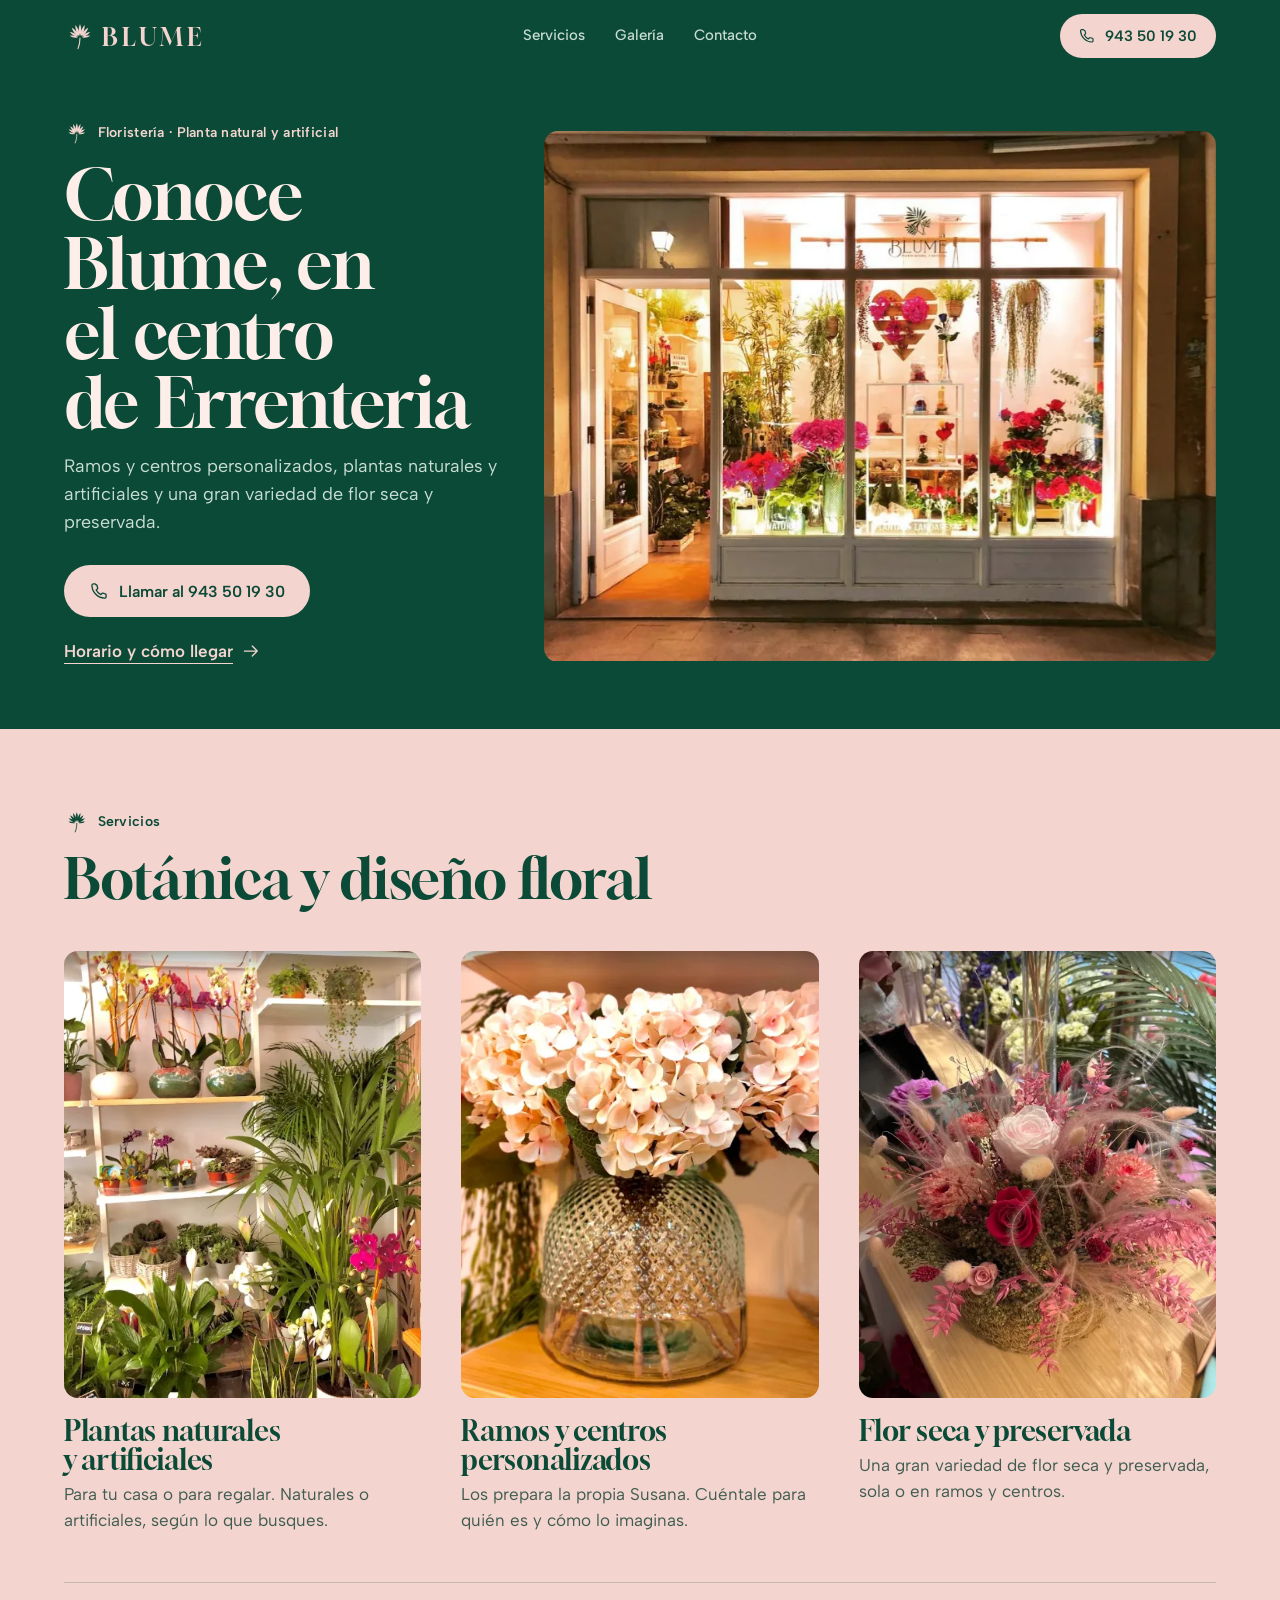
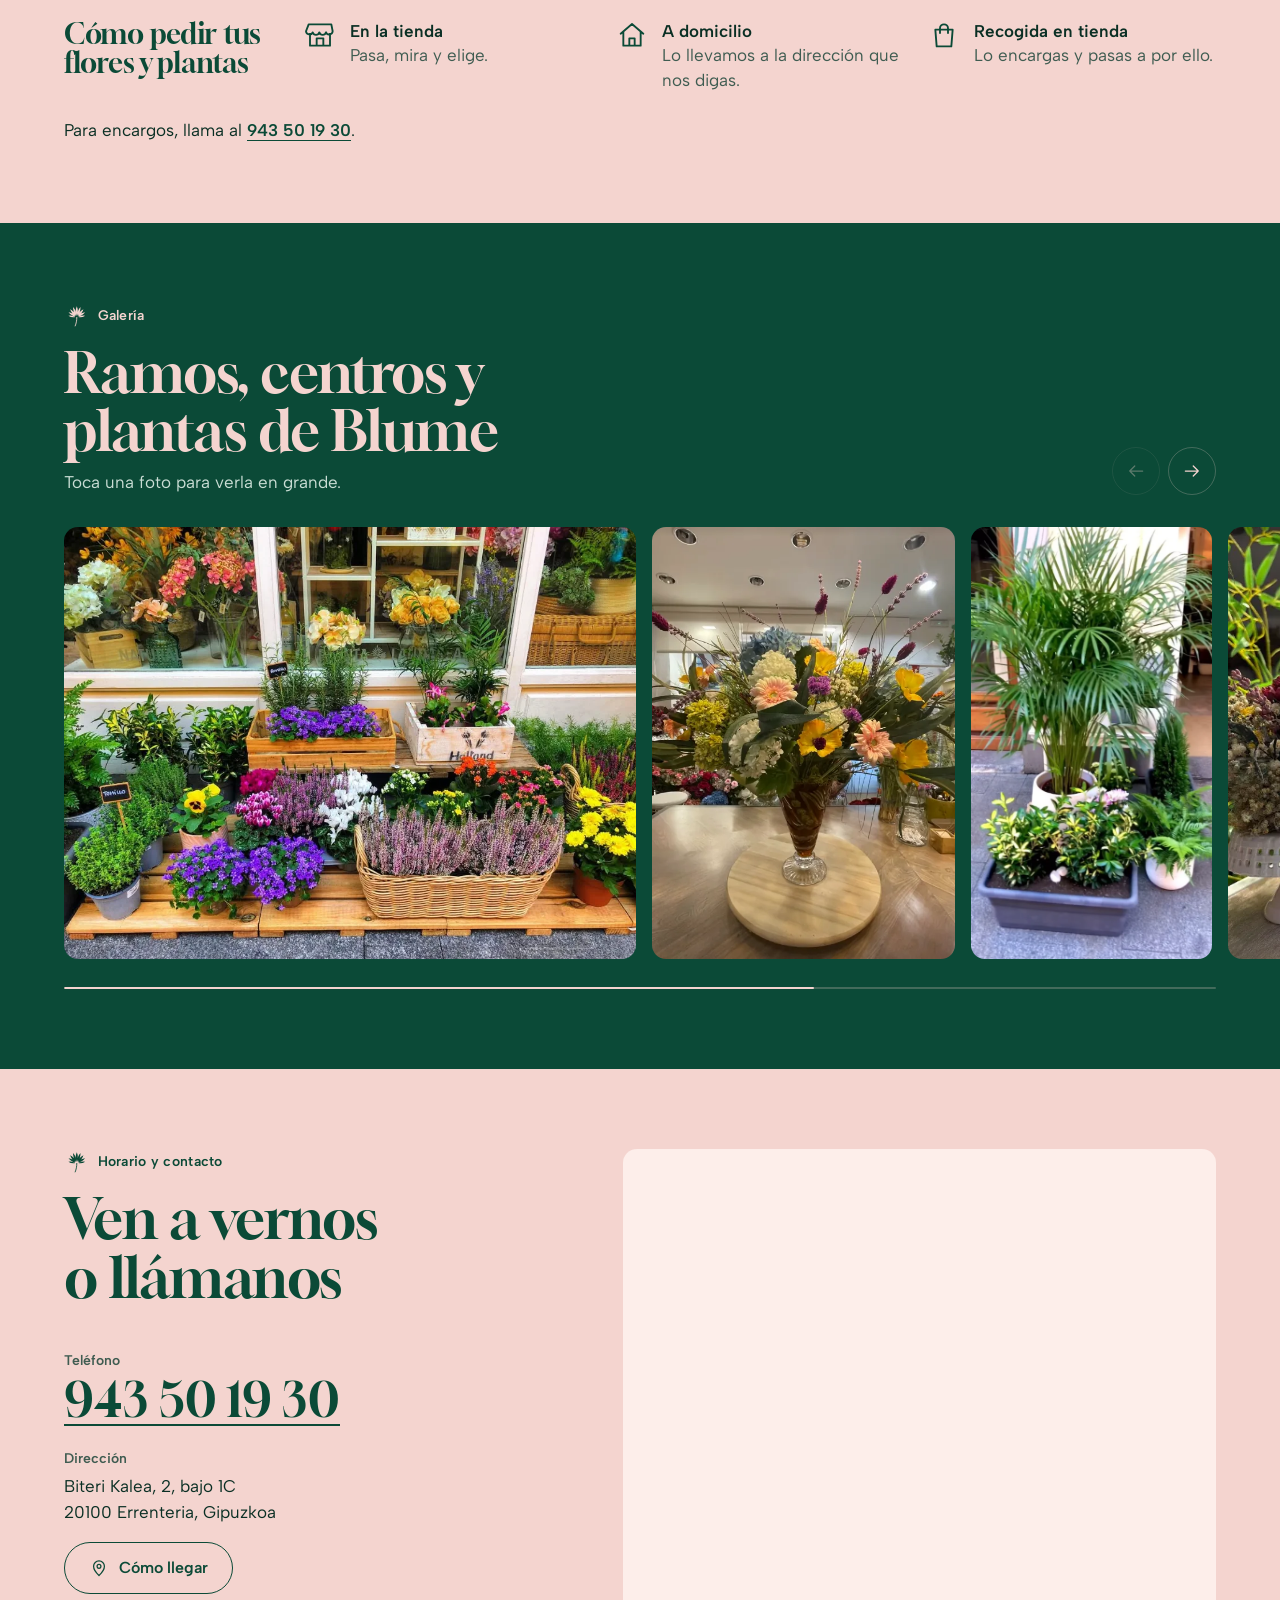
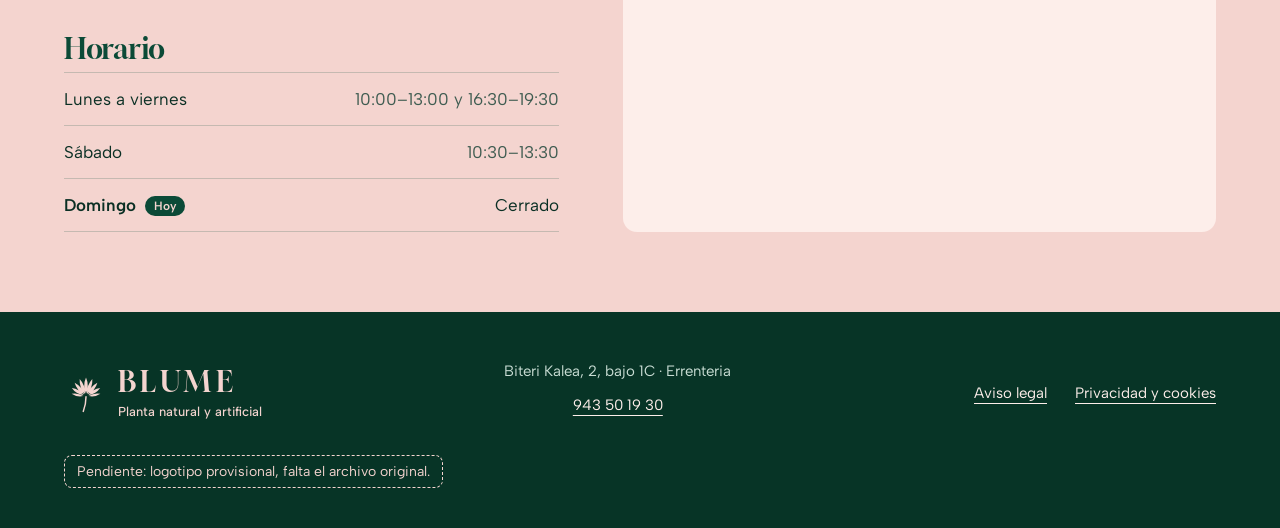
==== commit 3a7cfbfe: "v1.3 con los textos y las fotos revisados Sobre el diseño de demo-v1.3 y los textos revisados, recup" ====
--- a/index.html
+++ b/index.html
@@ -123,16 +123,16 @@
             <p>Para tu casa o para regalar. Naturales o artificiales, según lo que busques.</p>
           </li>
           <li class="servicio">
-            <img class="servicio__foto servicio__foto--seca" src="imagenes/flores-secas1.webp" width="926" height="696" loading="lazy"
-                 alt="Composición en blanco y turquesa con flor preservada, espigas y hojas de eucalipto">
+            <img class="servicio__foto servicio__foto--ramos" src="imagenes/ramo-deco1.webp" width="565" height="575" loading="lazy"
+                 alt="Hortensias rosadas en un jarrón de cristal labrado">
+            <h3>Ramos y centros personalizados</h3>
+            <p>Los prepara la propia Susana. Cuéntale para quién es y cómo lo imaginas.</p>
+          </li>
+          <li class="servicio">
+            <img class="servicio__foto servicio__foto--seca" src="imagenes/flores-secas2.webp" width="476" height="573" loading="lazy"
+                 alt="Centro de flor seca y preservada en tonos rosa y granate, con rosas">
             <h3>Flor seca y preservada</h3>
             <p>Una gran variedad de flor seca y preservada, sola o en ramos y centros.</p>
-          </li>
-          <li class="servicio">
-            <img class="servicio__foto servicio__foto--ramos" src="imagenes/ramo-boda1.webp" width="517" height="920" loading="lazy"
-                 alt="Ramo de calas blancas con eucalipto, sostenido delante del escaparate con el logotipo de Blume">
-            <h3>Ramos y centros personalizados</h3>
-            <p>Los prepara la propia Susana. Cuéntale para quién es y cómo lo imaginas.</p>
           </li>
         </ul>
 
@@ -179,33 +179,25 @@
       </div>
 
       <ul class="galeria__pista" data-pista>
+        <li><a class="galeria__foto" href="imagenes/exterior1.webp" data-foto>
+          <img src="imagenes/exterior1.webp" width="922" height="696" loading="lazy"
+               alt="Brezos, pensamientos, romero, tomillo y otras plantas en flor, en cajas de madera a la puerta de la tienda">
+        </a></li>
+        <li><a class="galeria__foto" href="imagenes/ramo-deco2.webp" data-foto>
+          <img src="imagenes/ramo-deco2.webp" width="531" height="758" loading="lazy"
+               alt="Gran centro de flores en colores vivos, en una copa de cristal sobre el mostrador">
+        </a></li>
+        <li><a class="galeria__foto" href="imagenes/plantas1.webp" data-foto>
+          <img src="imagenes/plantas1.webp" width="516" height="926" loading="lazy"
+               alt="Palmera, helecho y otras plantas verdes en maceta">
+        </a></li>
+        <li><a class="galeria__foto" href="imagenes/flores-secas3.webp" data-foto>
+          <img src="imagenes/flores-secas3.webp" width="473" height="572" loading="lazy"
+               alt="Centro de flor seca sobre un pie de cerámica calada, junto a una campana de cristal con flor rosa">
+        </a></li>
         <li><a class="galeria__foto" href="imagenes/ramo-boda2.webp" data-foto>
           <img src="imagenes/ramo-boda2.webp" width="529" height="762" loading="lazy"
                alt="Ramo de novia de hortensia blanca y color melocotón, con flor seca, eucalipto y cinta de encaje">
-        </a></li>
-        <li><a class="galeria__foto" href="imagenes/exterior1.webp" data-foto>
-          <img src="imagenes/exterior1.webp" width="922" height="696" loading="lazy"
-               alt="Brezos, pensamientos, romero, tomillo y otras plantas en flor, en cajas de madera a la puerta de la tienda">
-        </a></li>
-        <li><a class="galeria__foto" href="imagenes/flores-secas2.webp" data-foto>
-          <img src="imagenes/flores-secas2.webp" width="476" height="573" loading="lazy"
-               alt="Centro de flor seca y preservada en tonos rosa y granate, con rosas">
-        </a></li>
-        <li><a class="galeria__foto" href="imagenes/ramo-deco2.webp" data-foto>
-          <img src="imagenes/ramo-deco2.webp" width="531" height="758" loading="lazy"
-               alt="Gran centro de flores en colores vivos, en una copa de cristal sobre el mostrador">
-        </a></li>
-        <li><a class="galeria__foto" href="imagenes/ramo-deco1.webp" data-foto>
-          <img src="imagenes/ramo-deco1.webp" width="565" height="575" loading="lazy"
-               alt="Hortensias rosadas en un jarrón de cristal labrado">
-        </a></li>
-        <li><a class="galeria__foto" href="imagenes/plantas1.webp" data-foto>
-          <img src="imagenes/plantas1.webp" width="516" height="926" loading="lazy"
-               alt="Palmera, helecho y otras plantas verdes en maceta">
-        </a></li>
-        <li><a class="galeria__foto" href="imagenes/flores-secas3.webp" data-foto>
-          <img src="imagenes/flores-secas3.webp" width="473" height="572" loading="lazy"
-               alt="Centro de flor seca sobre un pie de cerámica calada, junto a una campana de cristal con flor rosa">
         </a></li>
       </ul>
       <div class="contenedor">
@@ -294,7 +286,7 @@
   <dialog class="visor" aria-label="Fotos de Blume en grande" data-visor>
     <figure class="visor__figura">
       <div class="visor__marco" data-visor-marco>
-        <img class="visor__img" src="imagenes/ramo-boda2.webp" width="529" height="762" loading="lazy" alt="" data-visor-img>
+        <img class="visor__img" src="imagenes/exterior1.webp" width="922" height="696" loading="lazy" alt="" data-visor-img>
       </div>
       <figcaption class="visor__pie" aria-live="polite">
         <span data-visor-texto></span>
--- a/styles.css
+++ b/styles.css
@@ -303,9 +303,15 @@
   margin-inline: auto;
 }
 
-/* Móvil: la foto arriba, a todo lo ancho y con su color real */
+/* Móvil: la foto arriba, a todo lo ancho y con su color real. El encuadre
+   deja fuera los 55 px de la izquierda, donde hay pegatinas de otro cartel */
 .portada__foto { overflow: hidden; }
-.portada__foto img { width: 100%; }
+.portada__foto img {
+  width: 100%;
+  aspect-ratio: 825 / 651;
+  object-fit: cover;
+  object-position: 100% 50%;
+}
 
 .portada__texto { padding: 1.75rem var(--margen) 3rem; }
 
@@ -336,8 +342,8 @@
 @media (min-width: 600px) and (max-width: 959px) {
   .portada__foto img {
     height: min(50vh, 27rem);
-    object-fit: cover;
-    object-position: 50% 40%;
+    aspect-ratio: auto;
+    object-position: 100% 40%;
   }
 }
 
@@ -387,7 +393,8 @@
   border-radius: var(--radio);
 }
 .servicio__foto--plantas { object-position: 50% 35%; }
-.servicio__foto--ramos { object-position: 50% 52%; }
+.servicio__foto--seca { object-position: 50% 60%; }
+.servicio__foto--ramos { object-position: 50% 22%; }
 
 .servicio h3 { margin-bottom: .45rem; color: var(--verde); font-size: 1.75rem; }
 .servicio p { max-width: 30rem; color: var(--tinta-suave); }
@@ -395,8 +402,8 @@
 @media (min-width: 700px) {
   .servicios__lista { grid-template-columns: repeat(3, minmax(0, 1fr)); gap: 1.5rem; }
   .servicio__foto { aspect-ratio: 4 / 5; }
-  /* En vertical cabe el rótulo de Blume que se ve en el cristal */
-  .servicio__foto--ramos { object-position: 50% 0; }
+  .servicio__foto--seca { object-position: 50% 50%; }
+  .servicio__foto--ramos { object-position: 50% 50%; }
 }
 @media (min-width: 1024px) { .servicios__lista { gap: 2.5rem; } }
 
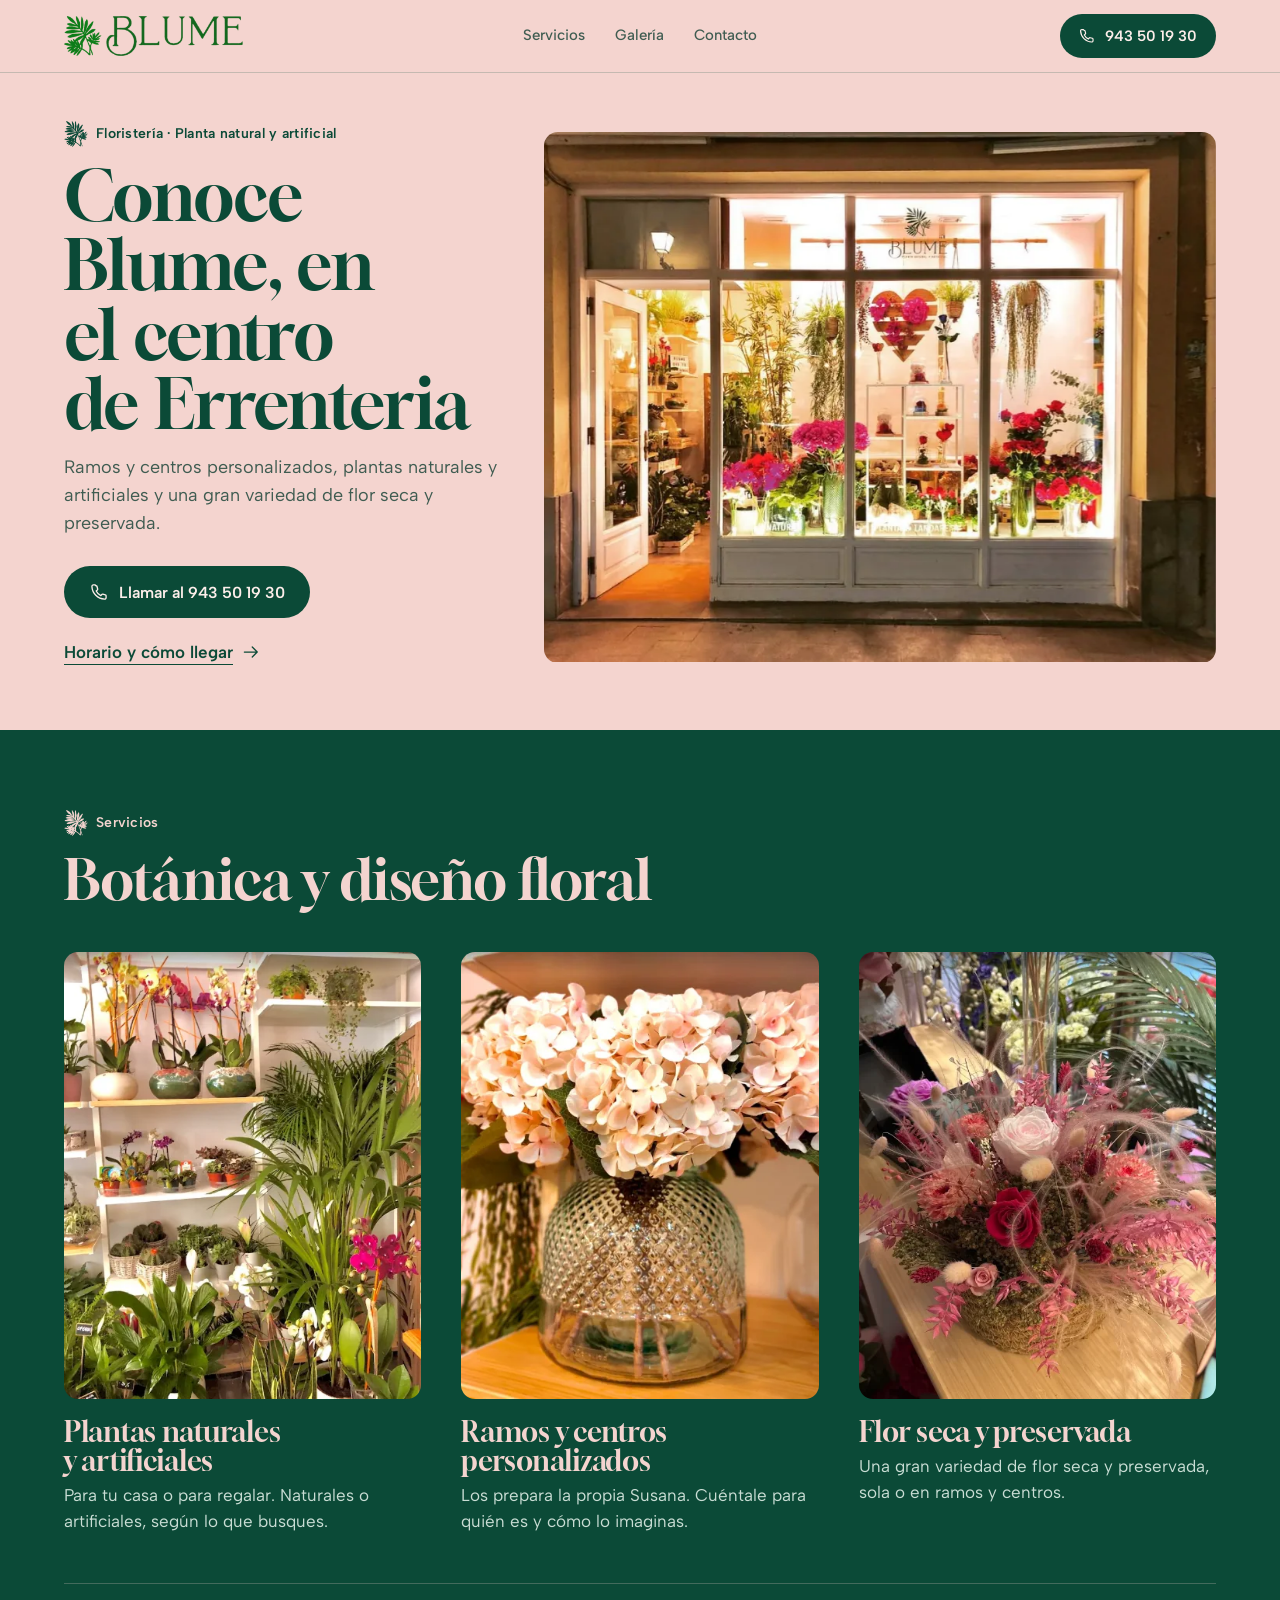
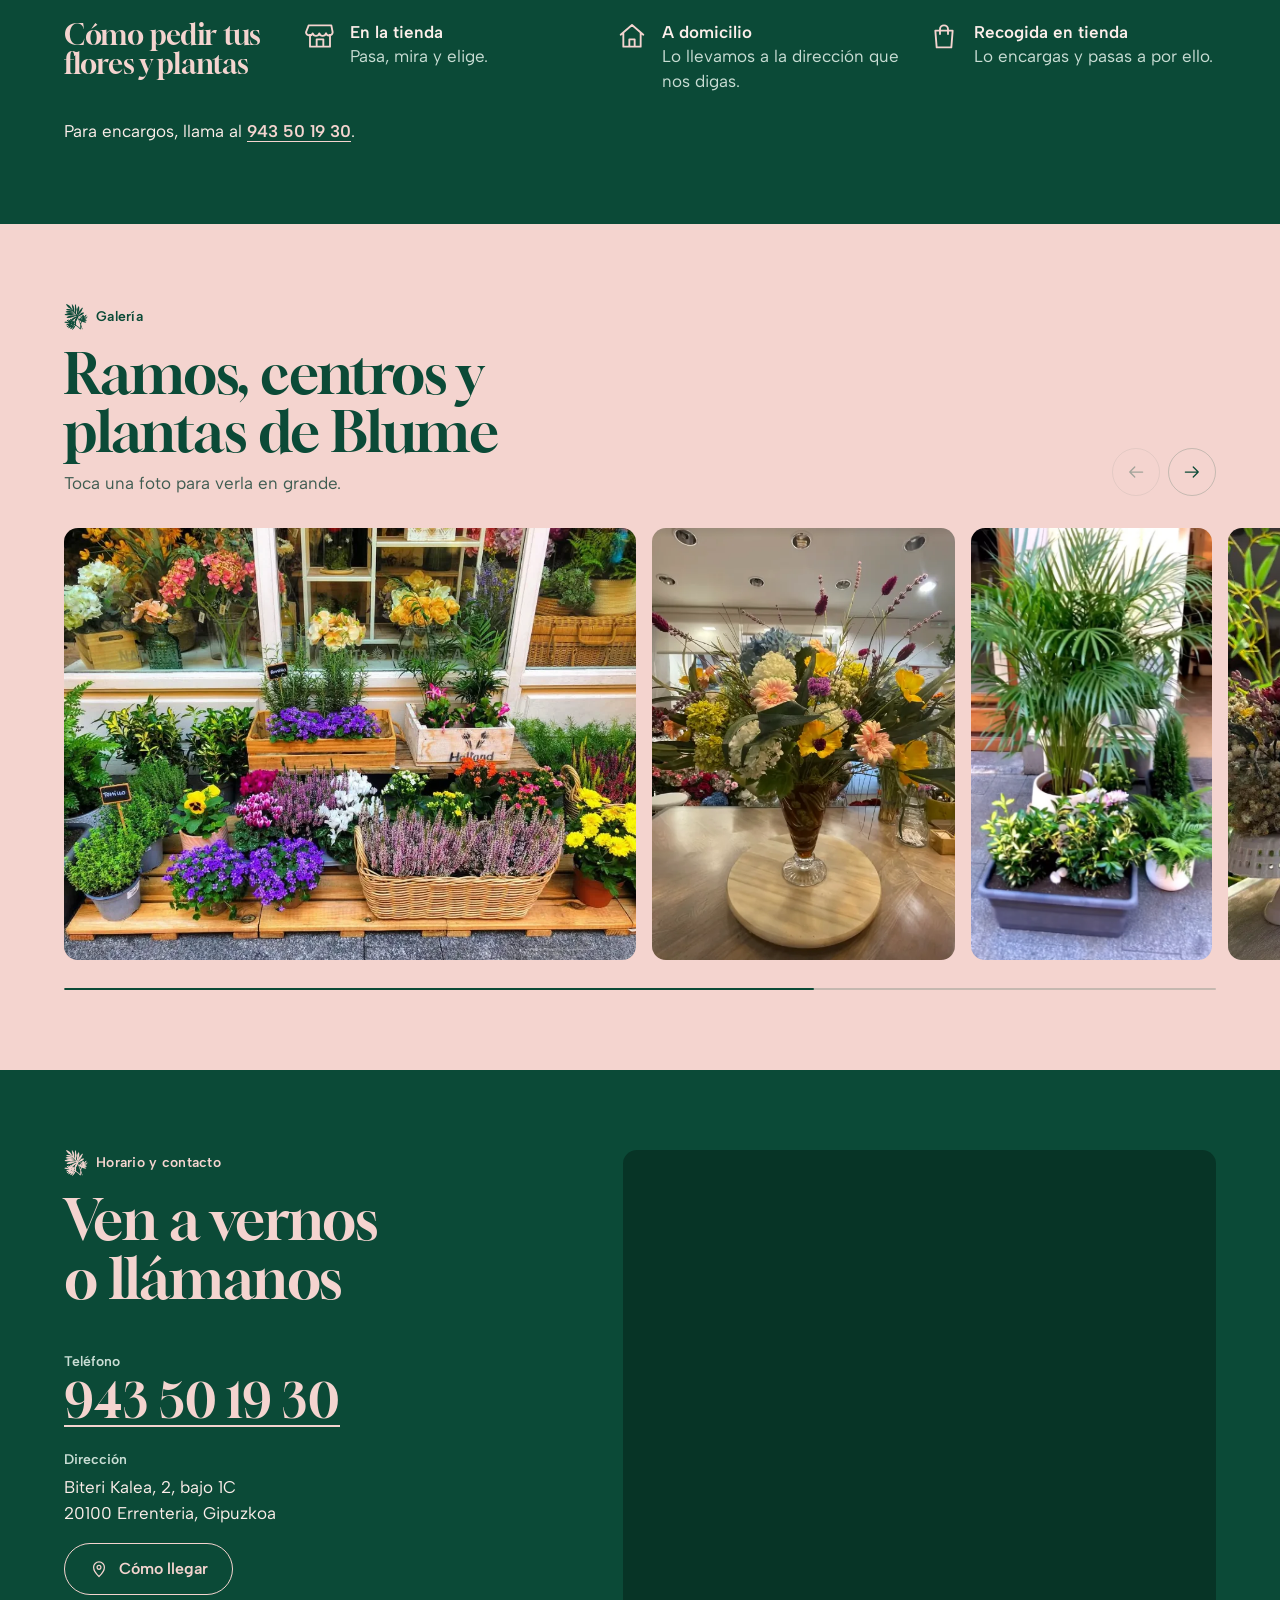
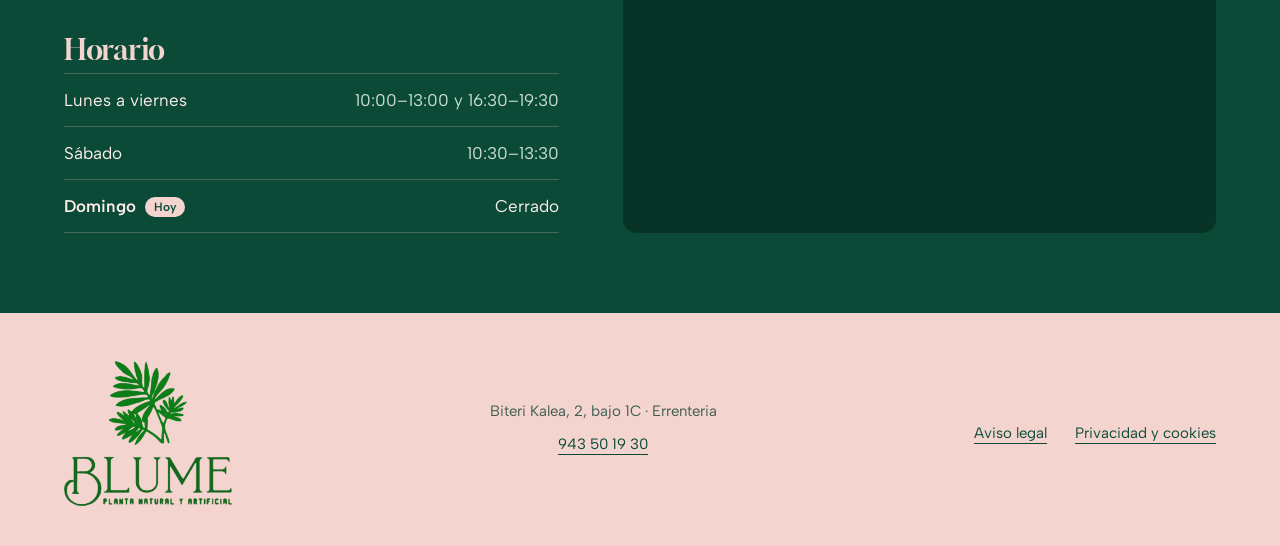
==== commit bf707ccb: "Fondos empezando en rosa y logotipo real de Blume - Alternancia rosa (cabecera y portada) · verde (s" ====
--- a/index.html
+++ b/index.html
@@ -6,8 +6,9 @@
   <meta name="robots" content="noindex, nofollow">
   <title>Blume · Floristería en el centro de Errenteria</title>
   <meta name="description" content="Floristería Blume, en el centro de Errenteria: ramos y centros personalizados de Susana, plantas naturales y artificiales y flor seca y preservada. Compra en tienda, entrega a domicilio o recogida.">
-  <meta name="theme-color" content="#0b4a37">
-  <link rel="icon" href="data:image/svg+xml,%3Csvg xmlns='http://www.w3.org/2000/svg' viewBox='0 0 48 48'%3E%3Crect width='48' height='48' rx='10' fill='%230b4a37'/%3E%3Cpath fill='%23f4d4cf' d='M20.9 26.3Q15.5 22.3 8.3 23.7Q14.3 27.8 20.9 26.3ZM21.3 25.3Q16.7 18.7 8.5 17.5Q13.3 24.2 21.3 25.3ZM22 24.5Q19.6 15.9 11.6 11.7Q14 20.3 22 24.5ZM22.9 24Q23.5 14.4 17.1 7.5Q16.5 16.9 22.9 24ZM24 23.8Q27.8 14.8 24 6Q20.2 14.8 24 23.8ZM25.1 24Q31.5 16.9 30.9 7.5Q24.5 14.4 25.1 24ZM26 24.5Q34 20.3 36.4 11.7Q28.4 15.9 26 24.5ZM26.7 25.3Q34.7 24.2 39.5 17.5Q31.3 18.7 26.7 25.3ZM27.1 26.3Q33.7 27.8 39.7 23.7Q32.5 22.3 27.1 26.3Z'/%3E%3Cpath d='M24 27c0 6-1 11-3 16' stroke='%23f4d4cf' stroke-width='1.6' fill='none' stroke-linecap='round'/%3E%3C/svg%3E">
+  <meta name="theme-color" content="#f4d4cf">
+  <link rel="icon" type="image/png" href="imagenes/icono.png">
+  <link rel="apple-touch-icon" href="imagenes/icono.png">
 
   <!-- Tipografías: Gloock (titulares, serifa de contraste con carácter) y Albert Sans (texto) -->
   <link rel="preconnect" href="https://fonts.googleapis.com">
@@ -21,10 +22,6 @@
 <body>
   <!-- Iconos: se dibujan una vez y se reutilizan con <use> -->
   <svg class="sprite" aria-hidden="true" focusable="false">
-    <symbol id="i-hoja" viewBox="0 0 48 48">
-      <path fill="currentColor" d="M20.9 26.3Q15.5 22.3 8.3 23.7Q14.3 27.8 20.9 26.3ZM21.3 25.3Q16.7 18.7 8.5 17.5Q13.3 24.2 21.3 25.3ZM22 24.5Q19.6 15.9 11.6 11.7Q14 20.3 22 24.5ZM22.9 24Q23.5 14.4 17.1 7.5Q16.5 16.9 22.9 24ZM24 23.8Q27.8 14.8 24 6Q20.2 14.8 24 23.8ZM25.1 24Q31.5 16.9 30.9 7.5Q24.5 14.4 25.1 24ZM26 24.5Q34 20.3 36.4 11.7Q28.4 15.9 26 24.5ZM26.7 25.3Q34.7 24.2 39.5 17.5Q31.3 18.7 26.7 25.3ZM27.1 26.3Q33.7 27.8 39.7 23.7Q32.5 22.3 27.1 26.3Z"/>
-      <path d="M24 27c0 6-1 11-3 16" fill="none" stroke="currentColor" stroke-width="1.6" stroke-linecap="round"/>
-    </symbol>
     <symbol id="i-tel" viewBox="0 0 24 24">
       <path d="M7.4 3.5H5.2A1.7 1.7 0 0 0 3.5 5.3C3.9 13.6 10.4 20.1 18.7 20.5a1.7 1.7 0 0 0 1.8-1.7v-2.2a1.2 1.2 0 0 0-.9-1.2l-3-.8a1.2 1.2 0 0 0-1.2.4l-1.2 1.4a12.6 12.6 0 0 1-5.6-5.6L10 9.6a1.2 1.2 0 0 0 .4-1.2l-.8-3a1.2 1.2 0 0 0-1.2-.9z" fill="none" stroke="currentColor" stroke-width="1.6" stroke-linejoin="round"/>
     </symbol>
@@ -58,8 +55,7 @@
   <header class="cabecera" data-cabecera>
     <div class="cabecera__interior">
       <a class="marca" href="#inicio" aria-label="Blume, volver al inicio">
-        <svg class="marca__hoja" aria-hidden="true"><use href="#i-hoja"/></svg>
-        <span class="marca__nombre">Blume</span>
+        <img class="marca__logo" src="imagenes/logo-horizontal.webp" width="590" height="132" alt="">
       </a>
       <nav class="cabecera__nav" aria-label="Secciones">
         <a href="#servicios">Servicios</a>
@@ -85,7 +81,7 @@
         </figure>
         <div class="portada__texto">
           <p class="antetitulo">
-            <svg class="antetitulo__hoja" aria-hidden="true"><use href="#i-hoja"/></svg>
+            <span class="antetitulo__hoja" aria-hidden="true"></span>
             Floristería · Planta natural y artificial
           </p>
           <h1 id="portada-titulo">Conoce Blume, en el centro de Errenteria</h1>
@@ -109,7 +105,7 @@
       <div class="contenedor">
         <header class="seccion__cabeza">
           <p class="antetitulo">
-            <svg class="antetitulo__hoja" aria-hidden="true"><use href="#i-hoja"/></svg>
+            <span class="antetitulo__hoja" aria-hidden="true"></span>
             Servicios
           </p>
           <h2 id="servicios-titulo">Botánica y diseño floral</h2>
@@ -162,7 +158,7 @@
       <div class="contenedor galeria__cabeza">
         <header class="seccion__cabeza">
           <p class="antetitulo">
-            <svg class="antetitulo__hoja" aria-hidden="true"><use href="#i-hoja"/></svg>
+            <span class="antetitulo__hoja" aria-hidden="true"></span>
             Galería
           </p>
           <h2 id="galeria-titulo">Ramos, centros y plantas de Blume</h2>
@@ -211,7 +207,7 @@
         <div class="contacto__datos">
           <header class="seccion__cabeza">
             <p class="antetitulo">
-              <svg class="antetitulo__hoja" aria-hidden="true"><use href="#i-hoja"/></svg>
+              <span class="antetitulo__hoja" aria-hidden="true"></span>
               Horario y contacto
             </p>
             <h2 id="contacto-titulo">Ven a vernos o llámanos</h2>
@@ -266,19 +262,12 @@
   <!-- ===== Pie ===== -->
   <footer class="pie">
     <div class="contenedor pie__interior">
-      <div class="pie__marca">
-        <svg class="marca__hoja" aria-hidden="true"><use href="#i-hoja"/></svg>
-        <div>
-          <p class="marca__nombre">Blume</p>
-          <p class="pie__lema">Planta natural y artificial</p>
-        </div>
-      </div>
+      <img class="pie__logo" src="imagenes/logo-pie.webp" width="600" height="517" loading="lazy" alt="Blume, planta natural y artificial">
       <p class="pie__datos">Biteri Kalea, 2, bajo 1C · Errenteria<br><a href="tel:+34943501930">943 50 19 30</a></p>
       <nav class="pie__legal" aria-label="Textos legales">
         <a href="legal.html#aviso-legal">Aviso legal</a>
         <a href="legal.html#privacidad">Privacidad y cookies</a>
       </nav>
-      <p class="pendiente">Pendiente: logotipo provisional, falta el archivo original.</p>
     </div>
   </footer>
 
--- a/styles.css
+++ b/styles.css
@@ -10,8 +10,10 @@
                         13. Movimiento
    Mobile-first: estilos base para móvil y min-width para más ancho.
    Identidad a dos colores: el verde del logotipo de Blume, en profundo,
-   y el rosa de las hortensias, alternados por bloques. La maquetación de
-   las secciones es la de la primera versión de la demo.
+   y el rosa de las hortensias, alternados por bloques empezando en rosa.
+   Los botones toman el color contrario a su fondo. El logotipo es el real
+   (imagenes/logo*.webp). La maquetación de las secciones es la de la
+   primera versión de la demo.
    ============================================================= */
 
 
@@ -44,8 +46,8 @@
 @media (min-width: 768px) { :root { --cabecera: 4.5rem; } }
 @media (min-width: 1024px) { :root { --margen: 2.5rem; } }
 
-/* Bloques oscuros: cambian el color del foco */
-.cabecera, .portada, .galeria, .pie, .visor { --foco: var(--rosa); }
+/* Bloques verdes: cambian el color del foco */
+.servicios, .contacto, .visor { --foco: var(--rosa); }
 
 
 /* 2. Base ----------------------------------------------------- */
@@ -118,13 +120,14 @@
   min-height: 2.75rem;
   padding: .5rem 1rem;
   border-radius: 999px;
-  background: var(--rosa);
-  color: var(--verde);
+  background: var(--verde);
+  color: var(--rosa-claro);
   font-weight: 600;
 }
 .saltar:focus { top: .5rem; }
 
-/* Antetítulo de cada sección, con la hoja de palmera del rótulo */
+/* Antetítulo de cada sección, con la palmera del logotipo de Blume. La imagen
+   hace de máscara: toma el color del texto (verde sobre rosa, rosa sobre verde) */
 .antetitulo {
   display: flex;
   align-items: center;
@@ -136,9 +139,16 @@
   line-height: 1.3;
   letter-spacing: .02em;
 }
-.antetitulo__hoja { width: 1.6rem; height: 1.6rem; flex: none; }
-.portada .antetitulo,
-.galeria .antetitulo { color: var(--rosa); }
+.antetitulo__hoja {
+  width: 1.5rem;
+  height: 1.6rem;
+  flex: none;
+  background: currentColor;
+  -webkit-mask: url("imagenes/logo-hoja.webp") center / contain no-repeat;
+          mask: url("imagenes/logo-hoja.webp") center / contain no-repeat;
+}
+.servicios .antetitulo,
+.contacto .antetitulo { color: var(--rosa); }
 
 .solo-escritorio { display: none; }
 @media (min-width: 768px) {
@@ -174,11 +184,12 @@
   transition: background-color .25s, color .25s, border-color .25s, opacity .3s, visibility .3s;
 }
 
-/* La acción principal (llamar) es siempre rosa sobre verde */
+/* La acción principal (llamar) va en verde relleno: la cabecera y la portada
+   son rosas */
 .boton--principal,
-.boton--cabecera { background: var(--rosa); color: var(--verde); }
+.boton--cabecera { background: var(--verde); color: var(--rosa-claro); }
 .boton--principal:hover,
-.boton--cabecera:hover { background: var(--rosa-claro); }
+.boton--cabecera:hover { background: var(--verde-hondo); }
 
 .boton--cabecera {
   min-height: 2.75rem;
@@ -187,9 +198,9 @@
 }
 .boton--cabecera .icono { width: 1.1rem; height: 1.1rem; }
 
-/* Secundario, sobre rosa: contorno verde */
-.boton--secundario { border-color: var(--verde); color: var(--verde); }
-.boton--secundario:hover { background: var(--verde); color: var(--rosa); }
+/* Secundario (contacto, sobre verde): contorno rosa */
+.boton--secundario { border-color: var(--rosa); color: var(--rosa); }
+.boton--secundario:hover { background: var(--rosa); color: var(--verde); }
 
 /* Enlace de texto con flecha que avanza un poco al pasar por encima */
 .enlace-flecha {
@@ -205,21 +216,21 @@
 .enlace-flecha .icono { transition: transform .3s var(--curva); }
 .enlace-flecha:hover .icono { transform: translateX(4px); }
 
-/* Botones redondos de flecha (galería, sobre verde) */
+/* Botones redondos de flecha (galería, sobre rosa) */
 .boton-icono {
   display: inline-grid;
   place-items: center;
   width: 3rem;
   height: 3rem;
   padding: 0;
-  border: 1.5px solid var(--linea-verde);
+  border: 1.5px solid var(--linea-rosa);
   border-radius: 50%;
   background: transparent;
-  color: var(--rosa);
+  color: var(--verde);
   cursor: pointer;
   transition: border-color .25s, background-color .25s, color .25s, opacity .25s;
 }
-.boton-icono:hover:not([aria-disabled="true"]) { border-color: var(--rosa); background: var(--rosa); color: var(--verde); }
+.boton-icono:hover:not([aria-disabled="true"]) { border-color: var(--verde); background: var(--verde); color: var(--rosa); }
 .boton-icono[aria-disabled="true"] { opacity: .35; cursor: default; }
 
 
@@ -229,8 +240,9 @@
   position: sticky;
   top: 0;
   z-index: 50;
-  background: var(--verde);
-  color: var(--rosa-claro);
+  background: var(--rosa);
+  color: var(--tinta);
+  border-bottom: 1px solid var(--linea-rosa);
 }
 
 .cabecera__interior {
@@ -246,22 +258,12 @@
 .marca {
   display: inline-flex;
   align-items: center;
-  gap: .4rem;
   min-height: 2.75rem;
   margin-right: auto;
-  color: var(--rosa);
-  text-decoration: none;
-}
-.marca__hoja { width: 1.75rem; height: 1.75rem; flex: none; }
-.marca__nombre {
-  margin: 0;
-  font-family: var(--f-titulo);
-  font-size: 1.375rem;
-  line-height: 1;
-  letter-spacing: .16em;
-  text-transform: uppercase;
-  padding-top: .08em;
-}
+}
+/* Logotipo de Blume en horizontal (palmera + nombre), como en el vinilo del
+   escaparate; sin el subtítulo, que a este tamaño no se leería */
+.marca__logo { width: auto; height: 2.125rem; }
 
 .cabecera__nav { display: none; }
 
@@ -277,15 +279,14 @@
     align-items: center;
     min-height: 2.75rem;
     padding-inline: .8rem;
-    color: var(--salvia);
+    color: var(--tinta-suave);
     font-size: .9375rem;
     font-weight: 500;
     text-decoration: none;
     transition: color .2s;
   }
-  .cabecera__nav a:hover { color: var(--rosa); }
-  .marca__hoja { width: 2rem; height: 2rem; }
-  .marca__nombre { font-size: 1.5rem; }
+  .cabecera__nav a:hover { color: var(--verde); }
+  .marca__logo { height: 2.5rem; }
 }
 
 /* Con JS: el botón de la cabecera se aparta mientras se ve el de la portada,
@@ -295,7 +296,7 @@
 
 /* 6. Portada: el escaparate de noche --------------------------- */
 
-.portada { background: var(--verde); color: var(--rosa-claro); }
+.portada { background: var(--rosa); color: var(--tinta); }
 
 .portada__interior {
   display: grid;
@@ -317,7 +318,7 @@
 
 .portada h1 {
   max-width: 14ch;
-  color: var(--rosa-claro);
+  color: var(--verde);
   font-size: clamp(2.5rem, 1.6rem + 3.4vw, 4.25rem);
   line-height: 1.02;
 }
@@ -325,7 +326,7 @@
 .portada__entrada {
   max-width: 32rem;
   margin-top: 1rem;
-  color: var(--salvia);
+  color: var(--tinta-suave);
   font-size: 1.125rem;
 }
 
@@ -336,7 +337,7 @@
   gap: .75rem 1.5rem;
   margin-top: 1.75rem;
 }
-.portada .enlace-flecha { color: var(--rosa); }
+.portada .enlace-flecha { color: var(--verde); }
 
 /* Tableta: foto a lo ancho pero recortada en alto */
 @media (min-width: 600px) and (max-width: 959px) {
@@ -362,11 +363,11 @@
 
 /* 7. Secciones comunes ---------------------------------------- */
 
-/* Bloques: verde (portada) · rosa (servicios) · verde (galería) ·
-   rosa (contacto) · verde hondo (pie). Nunca dos iguales seguidos. */
+/* Bloques, empezando en rosa: rosa (portada) · verde (servicios) ·
+   rosa (galería) · verde (contacto) · rosa (pie). Nunca dos iguales seguidos. */
 .seccion { padding-block: 3.5rem; }
-.servicios, .contacto { background: var(--rosa); color: var(--tinta); }
-.galeria { background: var(--verde); color: var(--rosa-claro); }
+.servicios, .contacto { background: var(--verde); color: var(--rosa-claro); }
+.galeria { background: var(--rosa); color: var(--tinta); }
 
 .seccion__cabeza { margin-bottom: 2rem; }
 .seccion h2 {
@@ -374,6 +375,8 @@
   color: var(--verde);
   font-size: clamp(2.25rem, 1.6rem + 2.6vw, 3.5rem);
 }
+.servicios h2,
+.contacto h2 { color: var(--rosa); }
 
 @media (min-width: 768px) {
   .seccion { padding-block: 5rem; }
@@ -396,8 +399,8 @@
 .servicio__foto--seca { object-position: 50% 60%; }
 .servicio__foto--ramos { object-position: 50% 22%; }
 
-.servicio h3 { margin-bottom: .45rem; color: var(--verde); font-size: 1.75rem; }
-.servicio p { max-width: 30rem; color: var(--tinta-suave); }
+.servicio h3 { margin-bottom: .45rem; color: var(--rosa); font-size: 1.75rem; }
+.servicio p { max-width: 30rem; color: var(--salvia); }
 
 @media (min-width: 700px) {
   .servicios__lista { grid-template-columns: repeat(3, minmax(0, 1fr)); gap: 1.5rem; }
@@ -407,21 +410,21 @@
 }
 @media (min-width: 1024px) { .servicios__lista { gap: 2.5rem; } }
 
-/* Cómo te lo llevas: compra en tienda, domicilio o recogida */
+/* Cómo pedir: compra en tienda, domicilio o recogida */
 .entrega {
   display: grid;
   gap: 1.5rem;
   margin-top: 3rem;
   padding-top: 2.25rem;
-  border-top: 1px solid var(--linea-rosa);
-}
-.entrega__titulo { color: var(--verde); font-size: 1.75rem; }
+  border-top: 1px solid var(--linea-verde);
+}
+.entrega__titulo { color: var(--rosa); font-size: 1.75rem; }
 .entrega__opciones { display: grid; gap: 1.25rem; }
-.entrega__opciones li { display: flex; align-items: flex-start; gap: .9rem; color: var(--tinta-suave); line-height: 1.45; }
-.entrega__opciones strong { display: block; color: var(--tinta); font-weight: 600; }
-.entrega__icono { width: 2rem; height: 2rem; flex: none; color: var(--verde); }
+.entrega__opciones li { display: flex; align-items: flex-start; gap: .9rem; color: var(--salvia); line-height: 1.45; }
+.entrega__opciones strong { display: block; color: var(--rosa-claro); font-weight: 600; }
+.entrega__icono { width: 2rem; height: 2rem; flex: none; color: var(--rosa); }
 .entrega__nota a {
-  color: var(--verde);
+  color: var(--rosa);
   font-weight: 600;
   text-decoration-thickness: 1px;
   text-underline-offset: .25em;
@@ -441,8 +444,6 @@
 
 /* 9. Galería -------------------------------------------------- */
 
-.galeria h2 { color: var(--rosa); }
-
 .galeria__cabeza {
   display: flex;
   flex-direction: column;
@@ -450,7 +451,7 @@
   gap: 1.25rem;
 }
 .galeria__cabeza .seccion__cabeza { margin-bottom: 0; }
-.galeria__ayuda { margin-top: .6rem; color: var(--salvia); }
+.galeria__ayuda { margin-top: .6rem; color: var(--tinta-suave); }
 
 .galeria__flechas { display: flex; flex: none; gap: .5rem; }
 .galeria__flechas[hidden] { display: none; }
@@ -493,7 +494,7 @@
   height: 2px;
   margin-top: 1rem;
   border-radius: 2px;
-  background: var(--linea-verde);
+  background: var(--linea-rosa);
   overflow: hidden;
 }
 .galeria__progreso[hidden] { display: none; }
@@ -502,7 +503,7 @@
   inset: 0 auto 0 0;
   width: var(--visible, 30%);
   border-radius: 2px;
-  background: var(--rosa);
+  background: var(--verde);
   transform: translateX(var(--avance, 0%));
 }
 
@@ -519,7 +520,7 @@
 .datos { display: grid; gap: 1.5rem; margin: 0 0 2.5rem; }
 .datos dt {
   margin-bottom: .2rem;
-  color: var(--tinta-suave);
+  color: var(--salvia);
   font-size: .875rem;
   font-weight: 600;
 }
@@ -529,7 +530,7 @@
   display: inline-flex;
   align-items: center;
   min-height: 2.75rem;
-  color: var(--verde);
+  color: var(--rosa);
   font-family: var(--f-titulo);
   font-size: clamp(2.25rem, 1.9rem + 1.6vw, 3rem);
   line-height: 1;
@@ -541,20 +542,20 @@
 
 address { margin-bottom: 1rem; font-style: normal; }
 
-.horario__titulo { margin-bottom: .6rem; color: var(--verde); font-size: 1.75rem; }
+.horario__titulo { margin-bottom: .6rem; color: var(--rosa); font-size: 1.75rem; }
 
 .horario { width: 100%; border-collapse: collapse; font-variant-numeric: tabular-nums; }
 .horario th,
 .horario td {
   padding: .8rem 0;
-  border-bottom: 1px solid var(--linea-rosa);
+  border-bottom: 1px solid var(--linea-verde);
   font-weight: 400;
   text-align: left;
   vertical-align: top;
 }
 .horario tr:first-child th,
-.horario tr:first-child td { border-top: 1px solid var(--linea-rosa); }
-.horario td { padding-left: 1rem; text-align: right; color: var(--tinta-suave); }
+.horario tr:first-child td { border-top: 1px solid var(--linea-verde); }
+.horario td { padding-left: 1rem; text-align: right; color: var(--salvia); }
 
 /* En móvil estrecho, cada tramo del horario en su línea */
 .horario__tramo { display: block; }
@@ -568,14 +569,14 @@
 
 /* El día de hoy (lo marca main.js con la hora de Errenteria) */
 .horario .es-hoy th { font-weight: 600; }
-.horario .es-hoy td { color: var(--tinta); }
+.horario .es-hoy td { color: var(--rosa-claro); }
 .horario__hoy {
   display: inline-block;
   margin-left: .55rem;
   padding: .05rem .55rem;
   border-radius: 999px;
-  background: var(--verde);
-  color: var(--rosa);
+  background: var(--rosa);
+  color: var(--verde);
   font-size: .75rem;
   font-weight: 600;
   vertical-align: .1em;
@@ -587,7 +588,7 @@
   height: 20rem;
   border: 0;
   border-radius: var(--radio);
-  background: var(--rosa-claro);
+  background: var(--verde-hondo);   /* mientras carga el mapa */
 }
 
 @media (min-width: 900px) {
@@ -600,27 +601,23 @@
 
 .pie {
   padding-block: 3rem 2.5rem;
-  background: var(--verde-hondo);
-  color: var(--salvia);
+  background: var(--rosa);
+  color: var(--tinta-suave);
   font-size: .9375rem;
 }
-.pie__interior { display: grid; gap: 1.75rem; }
-
-.pie__marca { display: flex; align-items: center; gap: .6rem; color: var(--rosa); }
-.pie__marca .marca__hoja { width: 2.75rem; height: 2.75rem; }
-.pie__marca .marca__nombre { font-size: 1.75rem; }
-.pie__lema { margin-top: .35rem; font-size: .8125rem; font-weight: 500; }
-
-.pie a { color: var(--rosa-claro); text-decoration-thickness: 1px; text-underline-offset: .3em; }
+.pie__interior { display: grid; gap: 1.5rem; justify-items: start; }
+
+/* Logotipo completo de Blume */
+.pie__logo { width: 10.5rem; height: auto; }
+
+.pie a { color: var(--verde); text-decoration-thickness: 1px; text-underline-offset: .3em; }
 .pie__datos a { display: inline-flex; align-items: center; min-height: 2.75rem; }
 .pie__legal { display: flex; flex-wrap: wrap; gap: 0 1.75rem; }
 .pie__legal a { display: inline-flex; align-items: center; min-height: 2.75rem; }
-.pie .pendiente { color: var(--rosa); }
 
 @media (min-width: 1024px) {
   .pie__interior { grid-template-columns: auto minmax(0, 1fr) auto; align-items: center; column-gap: 4rem; }
   .pie__datos { justify-self: center; text-align: center; }
-  .pie .pendiente { grid-column: 1 / -1; }
 }
 
 /* Página de textos legales (pendiente) */
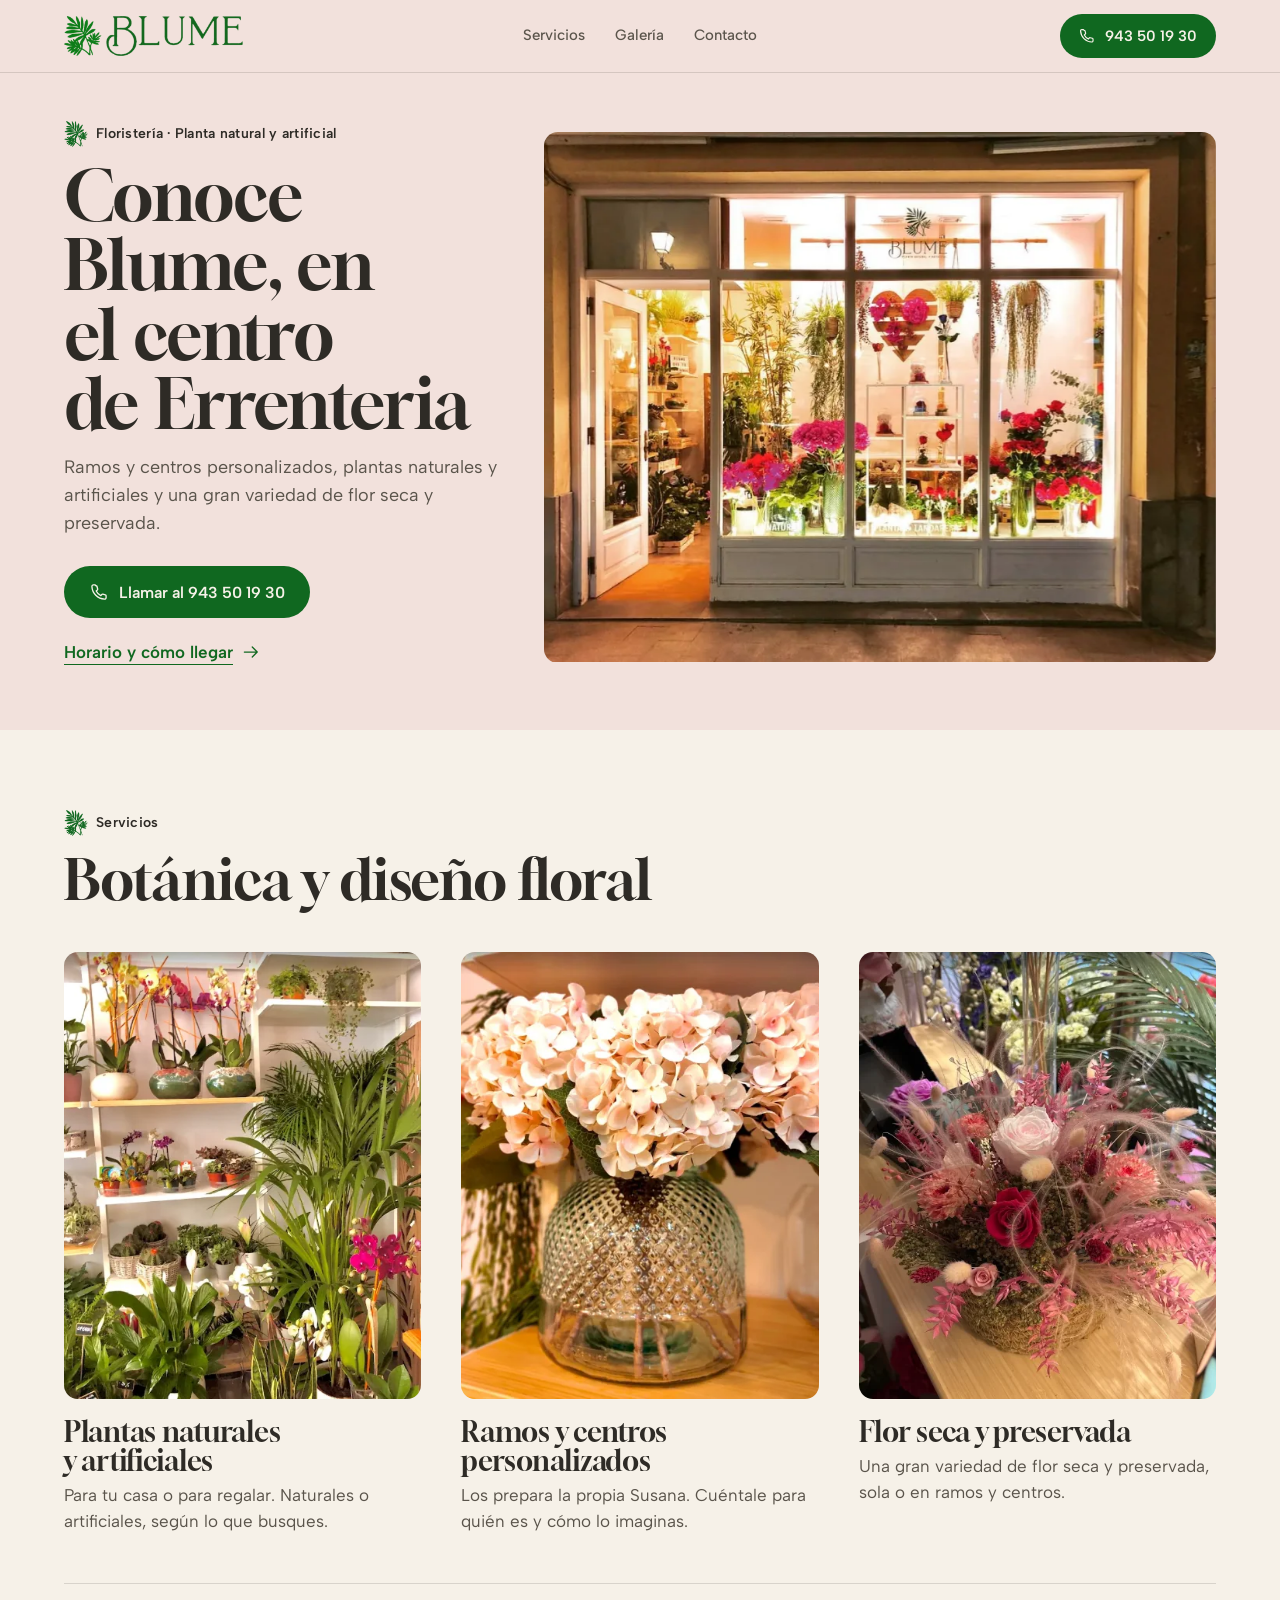
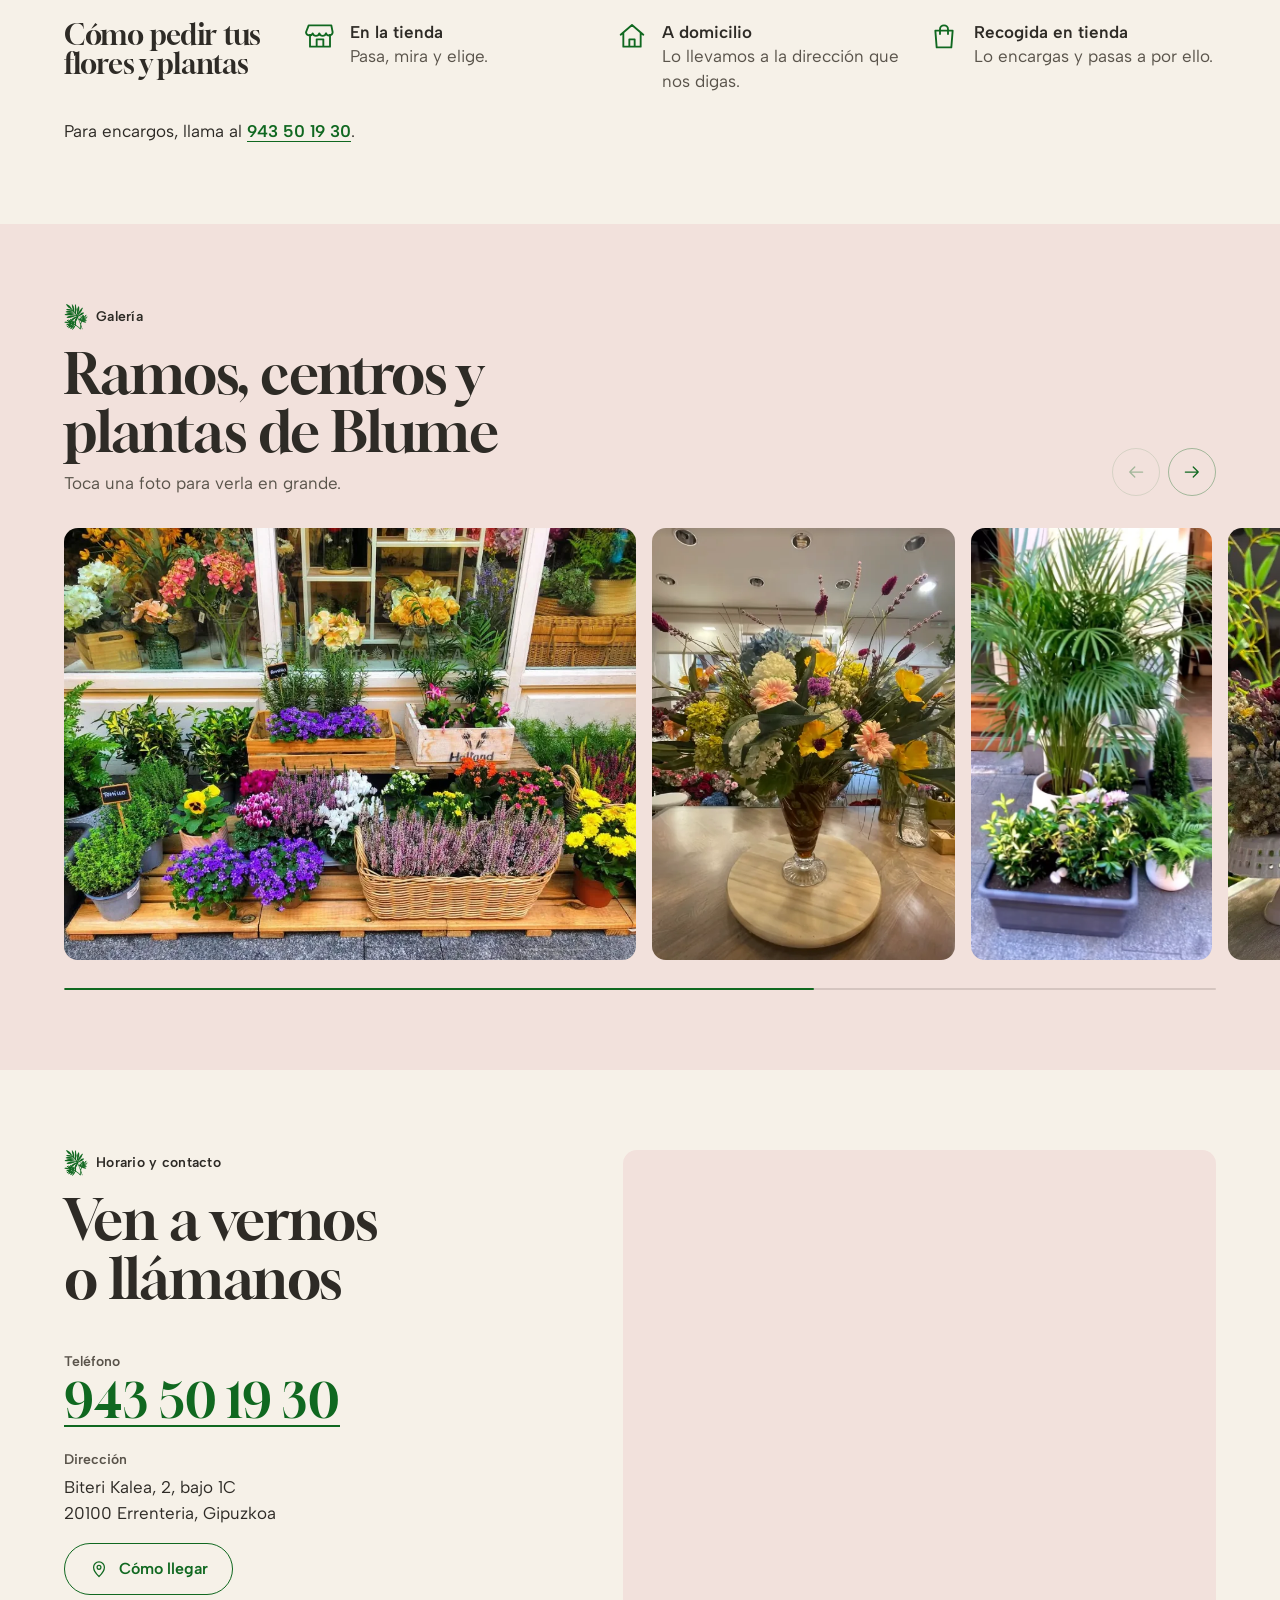
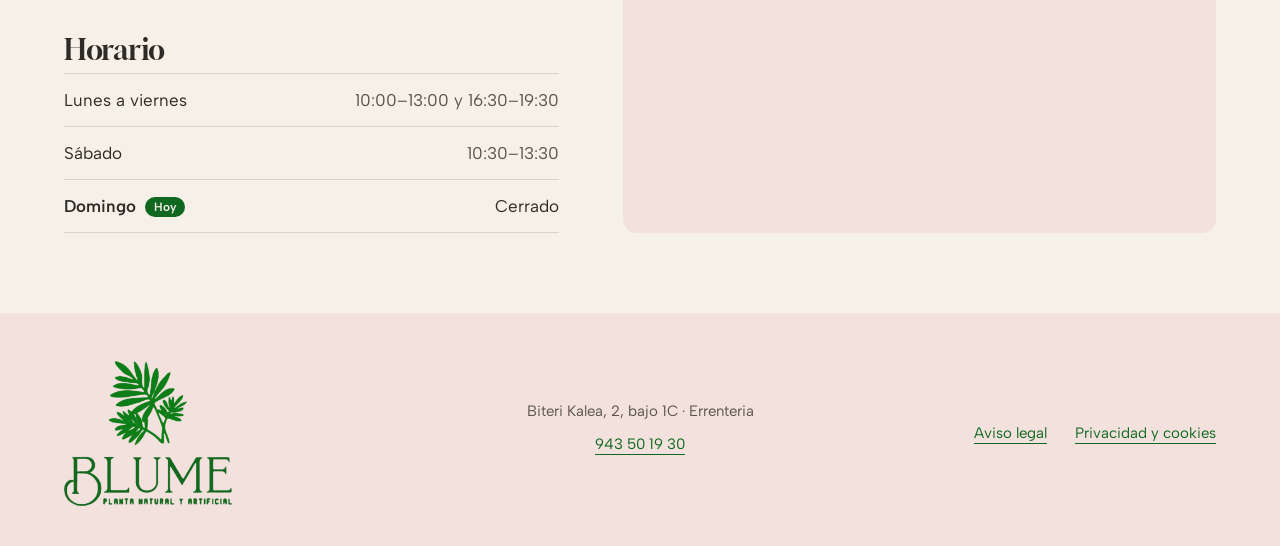
==== commit 6791dafe: "Criterio de color unificado: crema y rosa con el verde del logotipo Cuatro colores: fondos rosa y cr" ====
--- a/index.html
+++ b/index.html
@@ -6,7 +6,7 @@
   <meta name="robots" content="noindex, nofollow">
   <title>Blume · Floristería en el centro de Errenteria</title>
   <meta name="description" content="Floristería Blume, en el centro de Errenteria: ramos y centros personalizados de Susana, plantas naturales y artificiales y flor seca y preservada. Compra en tienda, entrega a domicilio o recogida.">
-  <meta name="theme-color" content="#f4d4cf">
+  <meta name="theme-color" content="#f2e1dc">
   <link rel="icon" type="image/png" href="imagenes/icono.png">
   <link rel="apple-touch-icon" href="imagenes/icono.png">
 
--- a/styles.css
+++ b/styles.css
@@ -9,27 +9,28 @@
    6. Portada           12. Visor de fotos
                         13. Movimiento
    Mobile-first: estilos base para móvil y min-width para más ancho.
-   Identidad a dos colores: el verde del logotipo de Blume, en profundo,
-   y el rosa de las hortensias, alternados por bloques empezando en rosa.
-   Los botones toman el color contrario a su fondo. El logotipo es el real
-   (imagenes/logo*.webp). La maquetación de las secciones es la de la
-   primera versión de la demo.
+
+   Criterio de color (cuatro colores, nada más):
+   - rosa y crema: fondos, alternos y empezando en rosa;
+   - tinta: titulares y texto;
+   - el verde del logotipo de Blume (#106820): único acento, solo en
+     botones, enlaces, teléfono, palmeras e iconos. Nunca en bloques.
+   El logotipo es el real (imagenes/logo*.webp). La maquetación de las
+   secciones es la de la primera versión de la demo.
    ============================================================= */
 
 
 /* 1. Variables ------------------------------------------------ */
 
 :root {
-  --verde: #0b4a37;             /* verde del rótulo, en profundo */
-  --verde-hondo: #073426;       /* pie y visor */
-  --rosa: #f4d4cf;              /* hortensia rosada */
-  --rosa-claro: #fdeeea;        /* texto sobre verde */
-  --tinta: #0a2f24;             /* texto sobre rosa */
-  --tinta-suave: #3f5c51;
-  --salvia: #c9ddd4;            /* texto secundario sobre verde */
-  --linea-rosa: rgb(11 74 55 / .2);
-  --linea-verde: rgb(244 212 207 / .24);
-  --terracota: #9a3f22;         /* marcadores de dato pendiente */
+  --rosa: #f2e1dc;              /* rosa empolvado: cabecera, portada, galería y pie */
+  --crema: #f6f1e8;             /* crema: servicios y contacto */
+  --tinta: #2e2b26;             /* titulares y texto */
+  --tinta-suave: #5a544b;       /* texto secundario */
+  --verde: #106820;             /* el verde del logotipo: acento */
+  --verde-oscuro: #0b4f18;      /* el mismo verde, al pasar por encima */
+  --verde-linea: rgb(16 104 32 / .35);  /* contorno de los botones redondos */
+  --linea: rgb(46 43 38 / .15);         /* líneas finas */
   --foco: var(--verde);
 
   --f-titulo: "Gloock", Georgia, serif;
@@ -45,9 +46,6 @@
 @media (min-width: 600px) { :root { --margen: 1.75rem; } }
 @media (min-width: 768px) { :root { --cabecera: 4.5rem; } }
 @media (min-width: 1024px) { :root { --margen: 2.5rem; } }
-
-/* Bloques verdes: cambian el color del foco */
-.servicios, .contacto, .visor { --foco: var(--rosa); }
 
 
 /* 2. Base ----------------------------------------------------- */
@@ -75,6 +73,7 @@
 
 h1, h2, h3 {
   margin: 0;
+  color: var(--tinta);
   font-family: var(--f-titulo);
   font-weight: 400;
   line-height: 1.04;
@@ -121,19 +120,19 @@
   padding: .5rem 1rem;
   border-radius: 999px;
   background: var(--verde);
-  color: var(--rosa-claro);
+  color: var(--crema);
   font-weight: 600;
 }
 .saltar:focus { top: .5rem; }
 
-/* Antetítulo de cada sección, con la palmera del logotipo de Blume. La imagen
-   hace de máscara: toma el color del texto (verde sobre rosa, rosa sobre verde) */
+/* Antetítulo de cada sección: texto en tinta y la palmera del logotipo en
+   verde (la imagen hace de máscara y se rellena de verde) */
 .antetitulo {
   display: flex;
   align-items: center;
   gap: .5rem;
   margin-bottom: .9rem;
-  color: var(--verde);
+  color: var(--tinta);
   font-size: .875rem;
   font-weight: 600;
   line-height: 1.3;
@@ -143,12 +142,10 @@
   width: 1.5rem;
   height: 1.6rem;
   flex: none;
-  background: currentColor;
+  background: var(--verde);
   -webkit-mask: url("imagenes/logo-hoja.webp") center / contain no-repeat;
           mask: url("imagenes/logo-hoja.webp") center / contain no-repeat;
 }
-.servicios .antetitulo,
-.contacto .antetitulo { color: var(--rosa); }
 
 .solo-escritorio { display: none; }
 @media (min-width: 768px) {
@@ -162,7 +159,7 @@
   padding: .35rem .75rem;
   border: 1px dashed currentColor;
   border-radius: 8px;
-  color: var(--terracota);
+  color: var(--tinta-suave);
   font-size: .875rem;
   line-height: 1.4;
 }
@@ -184,12 +181,11 @@
   transition: background-color .25s, color .25s, border-color .25s, opacity .3s, visibility .3s;
 }
 
-/* La acción principal (llamar) va en verde relleno: la cabecera y la portada
-   son rosas */
+/* La acción principal (llamar): verde del logotipo relleno */
 .boton--principal,
-.boton--cabecera { background: var(--verde); color: var(--rosa-claro); }
+.boton--cabecera { background: var(--verde); color: var(--crema); }
 .boton--principal:hover,
-.boton--cabecera:hover { background: var(--verde-hondo); }
+.boton--cabecera:hover { background: var(--verde-oscuro); }
 
 .boton--cabecera {
   min-height: 2.75rem;
@@ -198,9 +194,9 @@
 }
 .boton--cabecera .icono { width: 1.1rem; height: 1.1rem; }
 
-/* Secundario (contacto, sobre verde): contorno rosa */
-.boton--secundario { border-color: var(--rosa); color: var(--rosa); }
-.boton--secundario:hover { background: var(--rosa); color: var(--verde); }
+/* Secundario: contorno verde */
+.boton--secundario { border-color: var(--verde); color: var(--verde); }
+.boton--secundario:hover { background: var(--verde); color: var(--crema); }
 
 /* Enlace de texto con flecha que avanza un poco al pasar por encima */
 .enlace-flecha {
@@ -208,6 +204,7 @@
   align-items: center;
   gap: .5rem;
   min-height: 2.75rem;
+  color: var(--verde);
   font-weight: 600;
   text-decoration: underline;
   text-decoration-thickness: 1px;
@@ -216,21 +213,21 @@
 .enlace-flecha .icono { transition: transform .3s var(--curva); }
 .enlace-flecha:hover .icono { transform: translateX(4px); }
 
-/* Botones redondos de flecha (galería, sobre rosa) */
+/* Botones redondos de flecha (galería) */
 .boton-icono {
   display: inline-grid;
   place-items: center;
   width: 3rem;
   height: 3rem;
   padding: 0;
-  border: 1.5px solid var(--linea-rosa);
+  border: 1.5px solid var(--verde-linea);
   border-radius: 50%;
   background: transparent;
   color: var(--verde);
   cursor: pointer;
   transition: border-color .25s, background-color .25s, color .25s, opacity .25s;
 }
-.boton-icono:hover:not([aria-disabled="true"]) { border-color: var(--verde); background: var(--verde); color: var(--rosa); }
+.boton-icono:hover:not([aria-disabled="true"]) { border-color: var(--verde); background: var(--verde); color: var(--crema); }
 .boton-icono[aria-disabled="true"] { opacity: .35; cursor: default; }
 
 
@@ -242,7 +239,7 @@
   z-index: 50;
   background: var(--rosa);
   color: var(--tinta);
-  border-bottom: 1px solid var(--linea-rosa);
+  border-bottom: 1px solid var(--linea);
 }
 
 .cabecera__interior {
@@ -296,7 +293,7 @@
 
 /* 6. Portada: el escaparate de noche --------------------------- */
 
-.portada { background: var(--rosa); color: var(--tinta); }
+.portada { background: var(--rosa); }
 
 .portada__interior {
   display: grid;
@@ -318,7 +315,6 @@
 
 .portada h1 {
   max-width: 14ch;
-  color: var(--verde);
   font-size: clamp(2.5rem, 1.6rem + 3.4vw, 4.25rem);
   line-height: 1.02;
 }
@@ -337,7 +333,6 @@
   gap: .75rem 1.5rem;
   margin-top: 1.75rem;
 }
-.portada .enlace-flecha { color: var(--verde); }
 
 /* Tableta: foto a lo ancho pero recortada en alto */
 @media (min-width: 600px) and (max-width: 959px) {
@@ -363,20 +358,17 @@
 
 /* 7. Secciones comunes ---------------------------------------- */
 
-/* Bloques, empezando en rosa: rosa (portada) · verde (servicios) ·
-   rosa (galería) · verde (contacto) · rosa (pie). Nunca dos iguales seguidos. */
+/* Fondos, empezando en rosa: rosa (portada) · crema (servicios) ·
+   rosa (galería) · crema (contacto) · rosa (pie). Nunca dos iguales seguidos. */
 .seccion { padding-block: 3.5rem; }
-.servicios, .contacto { background: var(--verde); color: var(--rosa-claro); }
-.galeria { background: var(--rosa); color: var(--tinta); }
+.servicios, .contacto { background: var(--crema); }
+.galeria { background: var(--rosa); }
 
 .seccion__cabeza { margin-bottom: 2rem; }
 .seccion h2 {
   max-width: 18ch;
-  color: var(--verde);
   font-size: clamp(2.25rem, 1.6rem + 2.6vw, 3.5rem);
 }
-.servicios h2,
-.contacto h2 { color: var(--rosa); }
 
 @media (min-width: 768px) {
   .seccion { padding-block: 5rem; }
@@ -399,8 +391,8 @@
 .servicio__foto--seca { object-position: 50% 60%; }
 .servicio__foto--ramos { object-position: 50% 22%; }
 
-.servicio h3 { margin-bottom: .45rem; color: var(--rosa); font-size: 1.75rem; }
-.servicio p { max-width: 30rem; color: var(--salvia); }
+.servicio h3 { margin-bottom: .45rem; font-size: 1.75rem; }
+.servicio p { max-width: 30rem; color: var(--tinta-suave); }
 
 @media (min-width: 700px) {
   .servicios__lista { grid-template-columns: repeat(3, minmax(0, 1fr)); gap: 1.5rem; }
@@ -416,15 +408,15 @@
   gap: 1.5rem;
   margin-top: 3rem;
   padding-top: 2.25rem;
-  border-top: 1px solid var(--linea-verde);
-}
-.entrega__titulo { color: var(--rosa); font-size: 1.75rem; }
+  border-top: 1px solid var(--linea);
+}
+.entrega__titulo { font-size: 1.75rem; }
 .entrega__opciones { display: grid; gap: 1.25rem; }
-.entrega__opciones li { display: flex; align-items: flex-start; gap: .9rem; color: var(--salvia); line-height: 1.45; }
-.entrega__opciones strong { display: block; color: var(--rosa-claro); font-weight: 600; }
-.entrega__icono { width: 2rem; height: 2rem; flex: none; color: var(--rosa); }
+.entrega__opciones li { display: flex; align-items: flex-start; gap: .9rem; color: var(--tinta-suave); line-height: 1.45; }
+.entrega__opciones strong { display: block; color: var(--tinta); font-weight: 600; }
+.entrega__icono { width: 2rem; height: 2rem; flex: none; color: var(--verde); }
 .entrega__nota a {
-  color: var(--rosa);
+  color: var(--verde);
   font-weight: 600;
   text-decoration-thickness: 1px;
   text-underline-offset: .25em;
@@ -494,7 +486,7 @@
   height: 2px;
   margin-top: 1rem;
   border-radius: 2px;
-  background: var(--linea-rosa);
+  background: var(--linea);
   overflow: hidden;
 }
 .galeria__progreso[hidden] { display: none; }
@@ -520,7 +512,7 @@
 .datos { display: grid; gap: 1.5rem; margin: 0 0 2.5rem; }
 .datos dt {
   margin-bottom: .2rem;
-  color: var(--salvia);
+  color: var(--tinta-suave);
   font-size: .875rem;
   font-weight: 600;
 }
@@ -530,7 +522,7 @@
   display: inline-flex;
   align-items: center;
   min-height: 2.75rem;
-  color: var(--rosa);
+  color: var(--verde);
   font-family: var(--f-titulo);
   font-size: clamp(2.25rem, 1.9rem + 1.6vw, 3rem);
   line-height: 1;
@@ -538,24 +530,24 @@
   text-decoration-thickness: 2px;
   text-underline-offset: .15em;
 }
-.datos__telefono:hover { text-decoration-thickness: 3px; }
+.datos__telefono:hover { color: var(--verde-oscuro); }
 
 address { margin-bottom: 1rem; font-style: normal; }
 
-.horario__titulo { margin-bottom: .6rem; color: var(--rosa); font-size: 1.75rem; }
+.horario__titulo { margin-bottom: .6rem; font-size: 1.75rem; }
 
 .horario { width: 100%; border-collapse: collapse; font-variant-numeric: tabular-nums; }
 .horario th,
 .horario td {
   padding: .8rem 0;
-  border-bottom: 1px solid var(--linea-verde);
+  border-bottom: 1px solid var(--linea);
   font-weight: 400;
   text-align: left;
   vertical-align: top;
 }
 .horario tr:first-child th,
-.horario tr:first-child td { border-top: 1px solid var(--linea-verde); }
-.horario td { padding-left: 1rem; text-align: right; color: var(--salvia); }
+.horario tr:first-child td { border-top: 1px solid var(--linea); }
+.horario td { padding-left: 1rem; text-align: right; color: var(--tinta-suave); }
 
 /* En móvil estrecho, cada tramo del horario en su línea */
 .horario__tramo { display: block; }
@@ -569,14 +561,14 @@
 
 /* El día de hoy (lo marca main.js con la hora de Errenteria) */
 .horario .es-hoy th { font-weight: 600; }
-.horario .es-hoy td { color: var(--rosa-claro); }
+.horario .es-hoy td { color: var(--tinta); }
 .horario__hoy {
   display: inline-block;
   margin-left: .55rem;
   padding: .05rem .55rem;
   border-radius: 999px;
-  background: var(--rosa);
-  color: var(--verde);
+  background: var(--verde);
+  color: var(--crema);
   font-size: .75rem;
   font-weight: 600;
   vertical-align: .1em;
@@ -588,7 +580,7 @@
   height: 20rem;
   border: 0;
   border-radius: var(--radio);
-  background: var(--verde-hondo);   /* mientras carga el mapa */
+  background: var(--rosa);   /* mientras carga el mapa */
 }
 
 @media (min-width: 900px) {
@@ -605,24 +597,34 @@
   color: var(--tinta-suave);
   font-size: .9375rem;
 }
-.pie__interior { display: grid; gap: 1.5rem; justify-items: start; }
+/* Móvil y tableta: una columna, todo centrado */
+.pie__interior { display: grid; gap: 1.25rem; justify-items: center; text-align: center; }
 
 /* Logotipo completo de Blume */
 .pie__logo { width: 10.5rem; height: auto; }
 
 .pie a { color: var(--verde); text-decoration-thickness: 1px; text-underline-offset: .3em; }
 .pie__datos a { display: inline-flex; align-items: center; min-height: 2.75rem; }
-.pie__legal { display: flex; flex-wrap: wrap; gap: 0 1.75rem; }
+.pie__legal { display: flex; flex-wrap: wrap; justify-content: center; gap: 0 1.75rem; }
 .pie__legal a { display: inline-flex; align-items: center; min-height: 2.75rem; }
 
+/* Escritorio: logotipo a la izquierda, datos en el centro y legales a la derecha */
 @media (min-width: 1024px) {
-  .pie__interior { grid-template-columns: auto minmax(0, 1fr) auto; align-items: center; column-gap: 4rem; }
+  .pie__interior {
+    grid-template-columns: minmax(0, 1fr) auto minmax(0, 1fr);
+    align-items: center;
+    justify-items: stretch;
+    column-gap: 4rem;
+    text-align: left;
+  }
+  .pie__logo { justify-self: start; }
   .pie__datos { justify-self: center; text-align: center; }
+  .pie__legal { justify-self: end; justify-content: flex-end; }
 }
 
 /* Página de textos legales (pendiente) */
 .legal { background: var(--rosa); }
-.legal h1 { margin-bottom: 1.5rem; color: var(--verde); font-size: clamp(2.25rem, 1.6rem + 2.6vw, 3.5rem); }
+.legal h1 { margin-bottom: 1.5rem; font-size: clamp(2.25rem, 1.6rem + 2.6vw, 3.5rem); }
 .legal .pendiente { display: inline-block; }
 .legal__bloque { margin-top: 2.5rem; }
 .legal__bloque h2 { margin-bottom: .75rem; font-size: 1.75rem; }
@@ -640,8 +642,8 @@
   padding: 0;
   border: 0;
   overflow: hidden;
-  background: var(--verde-hondo);
-  color: var(--rosa-claro);
+  background: var(--crema);
+  color: var(--tinta);
 }
 .visor::backdrop { background: transparent; }
 
@@ -677,7 +679,7 @@
 
 .visor__pie {
   max-width: 40rem;
-  color: var(--salvia);
+  color: var(--tinta-suave);
   font-size: .9375rem;
   line-height: 1.45;
   text-align: center;
@@ -685,7 +687,7 @@
 .visor__cuenta {
   display: block;
   margin-top: .3rem;
-  color: var(--rosa);
+  color: var(--tinta);
   font-size: .8125rem;
   font-weight: 600;
   font-variant-numeric: tabular-nums;
@@ -698,14 +700,14 @@
   width: 3rem;
   height: 3rem;
   padding: 0;
-  border: 1.5px solid var(--linea-verde);
+  border: 1.5px solid var(--verde-linea);
   border-radius: 50%;
-  background: var(--verde-hondo);
-  color: var(--rosa);
+  background: var(--crema);
+  color: var(--verde);
   cursor: pointer;
   transition: background-color .2s, color .2s, border-color .2s;
 }
-.visor__boton:hover { border-color: var(--rosa); background: var(--rosa); color: var(--verde); }
+.visor__boton:hover { border-color: var(--verde); background: var(--verde); color: var(--crema); }
 .visor__cerrar { top: .75rem; right: var(--margen); }
 .visor__nav { bottom: 1.25rem; }
 .visor__nav--anterior { left: var(--margen); }
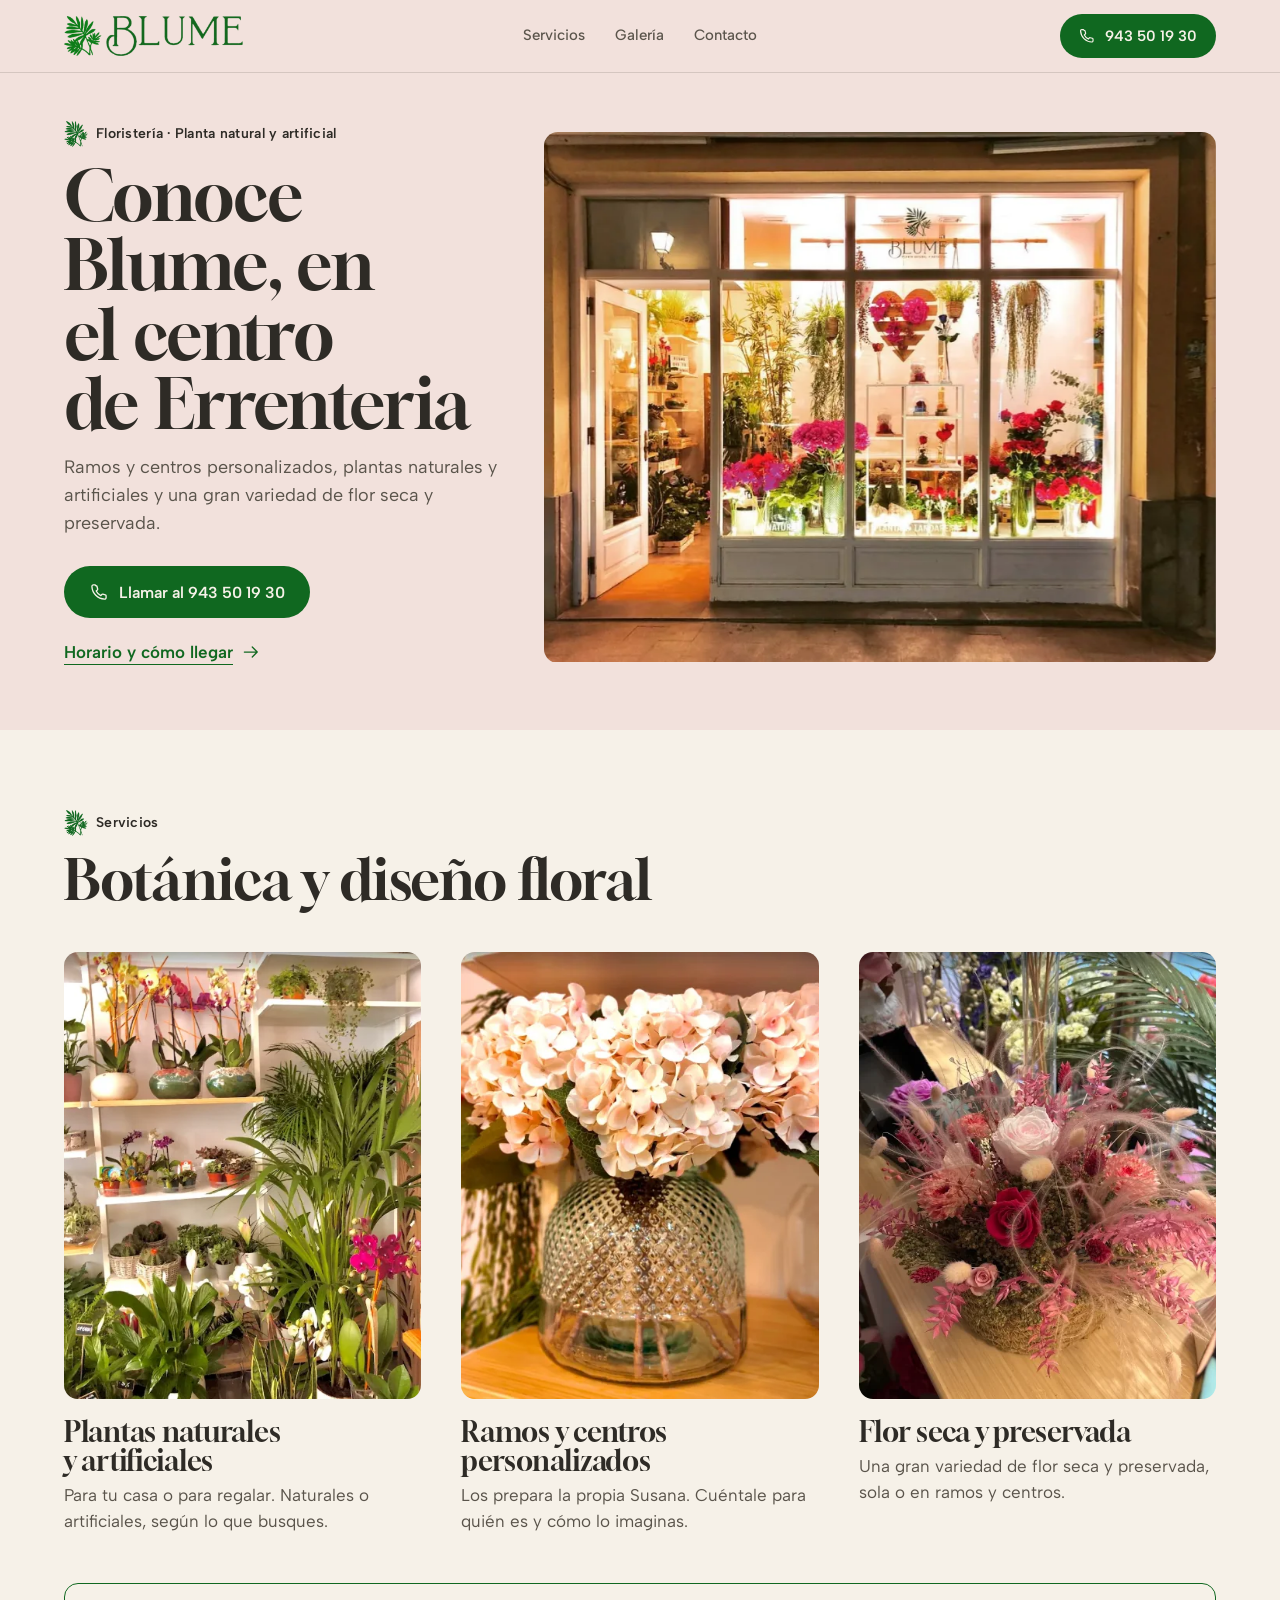
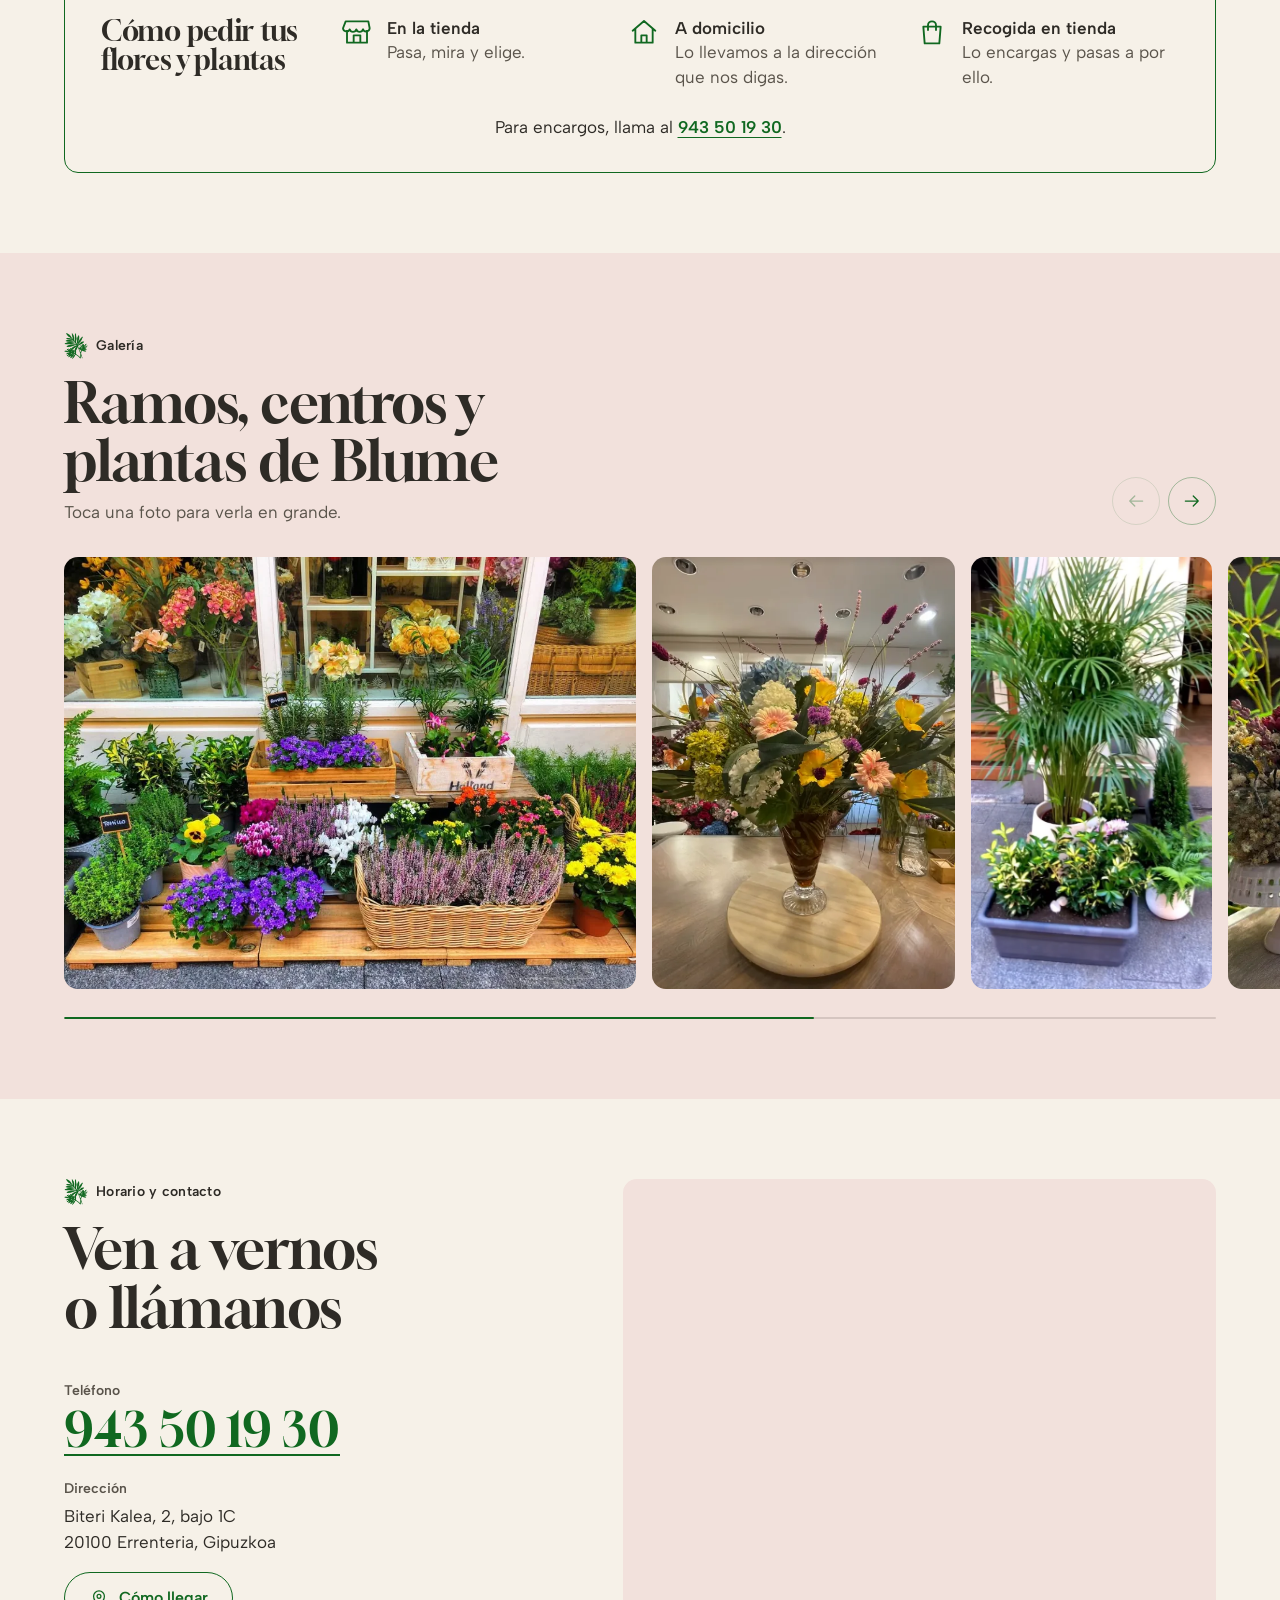
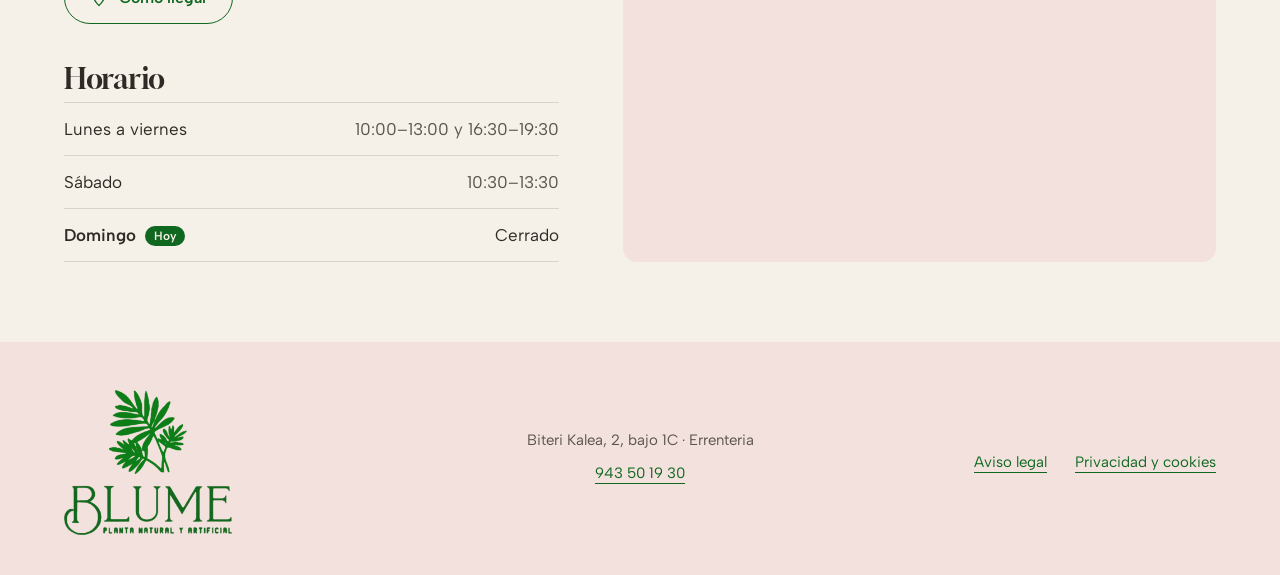
==== commit 5fef798f: "Cierre de la demo: llamada fija, bloque de pedido con borde y galería sin descripciones - El botón d" ====
--- a/index.html
+++ b/index.html
@@ -62,7 +62,7 @@
         <a href="#galeria">Galería</a>
         <a href="#contacto">Contacto</a>
       </nav>
-      <a class="boton boton--cabecera" href="tel:+34943501930" data-llamada-cabecera>
+      <a class="boton boton--cabecera" href="tel:+34943501930">
         <svg class="icono" aria-hidden="true"><use href="#i-tel"/></svg>
         <span class="solo-movil">Llamar</span>
         <span class="solo-escritorio">943 50 19 30</span>
@@ -87,7 +87,7 @@
           <h1 id="portada-titulo">Conoce Blume, en el centro de Errenteria</h1>
           <p class="portada__entrada">Ramos y centros personalizados, plantas naturales y artificiales y una gran variedad de flor seca y preservada.</p>
           <div class="portada__acciones">
-            <a class="boton boton--principal" href="tel:+34943501930" data-llamada-portada>
+            <a class="boton boton--principal" href="tel:+34943501930">
               <svg class="icono" aria-hidden="true"><use href="#i-tel"/></svg>
               Llamar al 943 50 19 30
             </a>
@@ -278,7 +278,7 @@
         <img class="visor__img" src="imagenes/exterior1.webp" width="922" height="696" loading="lazy" alt="" data-visor-img>
       </div>
       <figcaption class="visor__pie" aria-live="polite">
-        <span data-visor-texto></span>
+        <span class="visualmente-oculto" data-visor-texto></span>
         <span class="visor__cuenta" data-visor-cuenta></span>
       </figcaption>
     </figure>
--- a/styles.css
+++ b/styles.css
@@ -178,7 +178,7 @@
   border-radius: 999px;
   font: 600 1rem/1.2 var(--f-texto);
   text-decoration: none;
-  transition: background-color .25s, color .25s, border-color .25s, opacity .3s, visibility .3s;
+  transition: background-color .25s, color .25s, border-color .25s;
 }
 
 /* La acción principal (llamar): verde del logotipo relleno */
@@ -264,8 +264,8 @@
 
 .cabecera__nav { display: none; }
 
-/* Escritorio: marca, menú centrado y llamada; el menú no se mueve cuando
-   el botón de llamar aparece o se aparta */
+/* Escritorio: marca a la izquierda, menú centrado y llamada a la derecha;
+   el botón de llamar se ve siempre, de principio a fin */
 @media (min-width: 768px) {
   .cabecera__interior { display: grid; grid-template-columns: 1fr auto 1fr; gap: .5rem; }
   .marca { justify-self: start; margin-right: 0; }
@@ -286,10 +286,6 @@
   .marca__logo { height: 2.5rem; }
 }
 
-/* Con JS: el botón de la cabecera se aparta mientras se ve el de la portada,
-   para no repetir dos «Llamar» en la misma pantalla */
-.cabecera--portada-visible .boton--cabecera { opacity: 0; visibility: hidden; }
-
 
 /* 6. Portada: el escaparate de noche --------------------------- */
 
@@ -402,13 +398,15 @@
 }
 @media (min-width: 1024px) { .servicios__lista { gap: 2.5rem; } }
 
-/* Cómo pedir: compra en tienda, domicilio o recogida */
+/* Cómo pedir: compra en tienda, domicilio o recogida, enmarcado con un
+   borde fino en el verde del logotipo */
 .entrega {
   display: grid;
   gap: 1.5rem;
   margin-top: 3rem;
-  padding-top: 2.25rem;
-  border-top: 1px solid var(--linea);
+  padding: 1.75rem 1.5rem;
+  border: 1.5px solid var(--verde);
+  border-radius: var(--radio);
 }
 .entrega__titulo { font-size: 1.75rem; }
 .entrega__opciones { display: grid; gap: 1.25rem; }
@@ -424,13 +422,14 @@
 }
 
 @media (min-width: 700px) {
+  .entrega { padding: 2rem 2.25rem; }
   .entrega__opciones { grid-template-columns: repeat(3, minmax(0, 1fr)); gap: 1.5rem; }
 }
 /* Escritorio: título a la izquierda y opciones a la derecha; la nota de
-   encargos, debajo y alineada con el título */
+   encargos, debajo y centrada en la página */
 @media (min-width: 1024px) {
   .entrega { grid-template-columns: 13rem minmax(0, 1fr); column-gap: 2rem; align-items: start; }
-  .entrega__nota { grid-column: 1 / -1; }
+  .entrega__nota { grid-column: 1 / -1; text-align: center; }
 }
 
 
@@ -686,7 +685,6 @@
 }
 .visor__cuenta {
   display: block;
-  margin-top: .3rem;
   color: var(--tinta);
   font-size: .8125rem;
   font-weight: 600;
